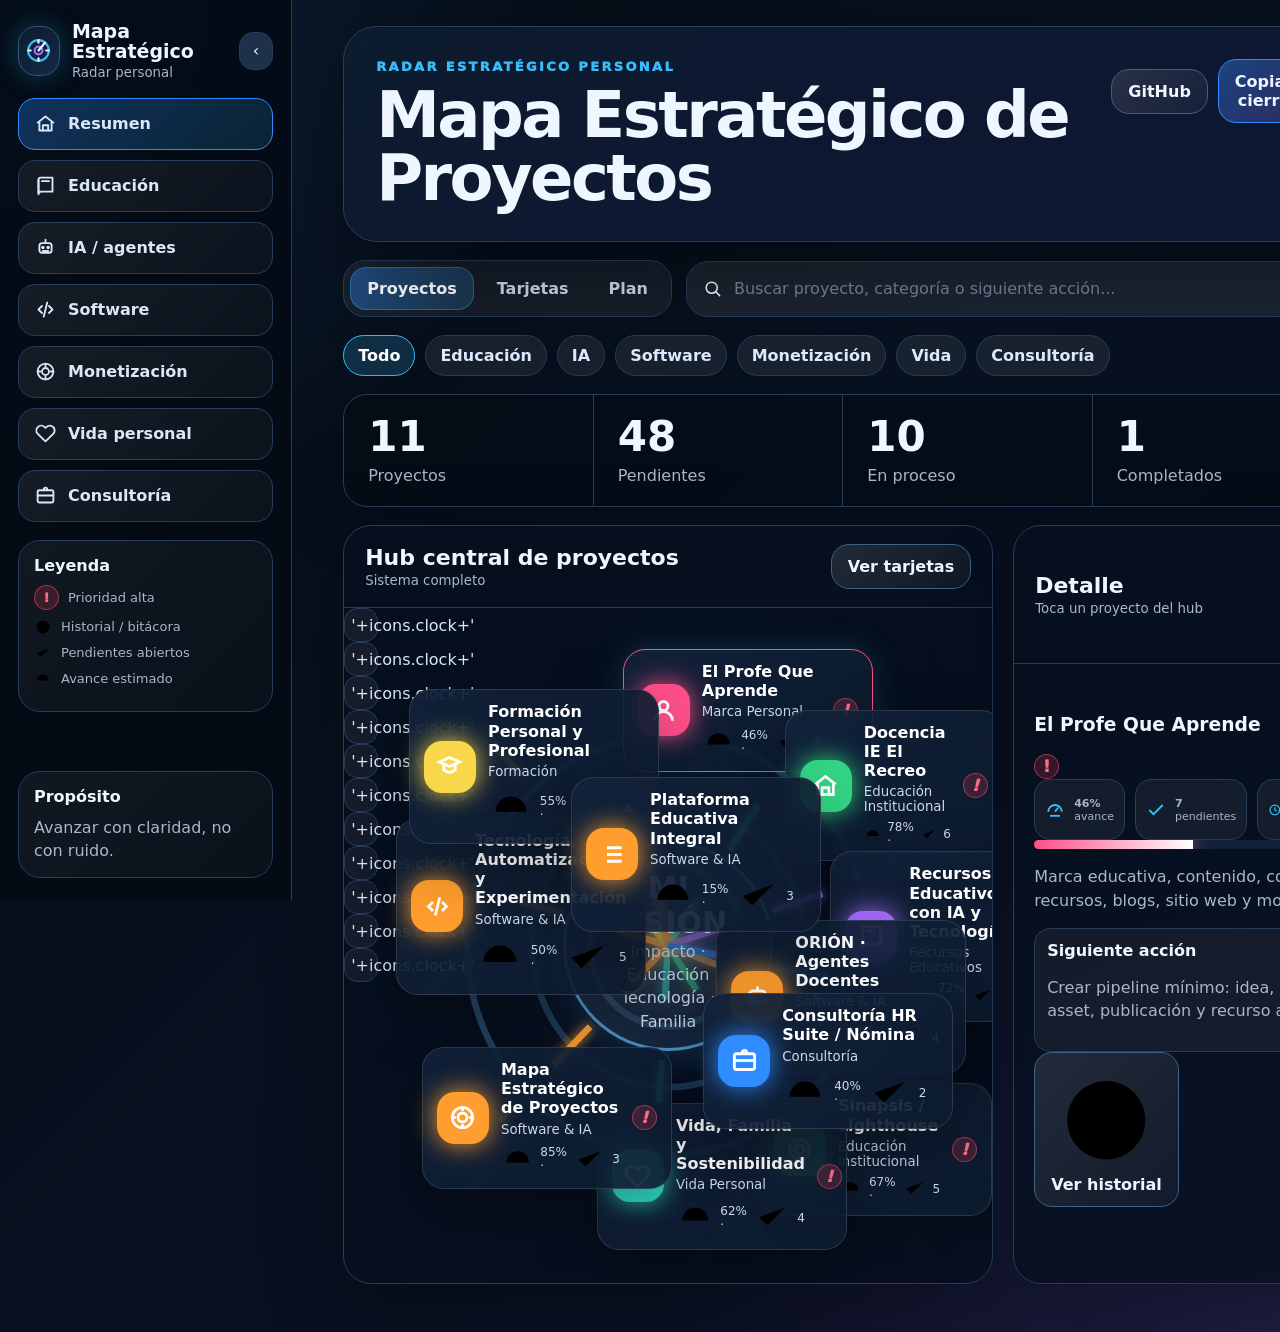
==== docs/index.html @ 9b1c73f7 "Sincronizar vista tablet con modal de proyecto" ====
<!doctype html>
<html lang="es">
<head>
<meta charset="utf-8" />
<meta name="viewport" content="width=device-width, initial-scale=1" />
<meta name="theme-color" content="#07111f" />
<title>Mapa Estratégico de Proyectos</title>
<style>
:root{--bg:#07111f;--panel:#0b1628;--card:#12223a;--card2:#17283f;--line:#263d5c;--line2:#3f6188;--txt:#eef6ff;--muted:#a8b7c9;--soft:#1d314b;--blue:#2f8cff;--cyan:#38bdf8;--green:#32d583;--purple:#a66cff;--pink:#ff4f8b;--orange:#ff9d2e;--yellow:#f8d84a;--teal:#2dd4bf;--red:#ff435f;--shadow:0 24px 80px rgba(0,0,0,.38)}
*{box-sizing:border-box}html{scroll-behavior:smooth}body{margin:0;min-height:100vh;color:var(--txt);font-family:Inter,system-ui,-apple-system,"Segoe UI",Roboto,Arial,sans-serif;background:radial-gradient(circle at top left,rgba(47,140,255,.18),transparent 30%),radial-gradient(circle at bottom right,rgba(166,108,255,.14),transparent 34%),linear-gradient(135deg,#050b13,#07111f 48%,#0a1024)}button,input,a{font:inherit}button{cursor:pointer}svg{display:block}.shell{display:grid;grid-template-columns:292px 1fr;min-height:100vh}.side{position:sticky;top:0;height:100vh;padding:22px 18px;background:rgba(4,12,22,.94);border-right:1px solid var(--line);display:flex;flex-direction:column;gap:18px;transition:.25s;z-index:40}.side.collapsed{width:90px}.brand{display:flex;align-items:center;gap:12px;min-height:56px;text-decoration:none;color:var(--txt)}.logo{width:50px;height:50px;border-radius:18px;display:grid;place-items:center;background:linear-gradient(145deg,#0d1b2f,#152a46);border:1px solid #315677;box-shadow:0 0 26px rgba(56,189,248,.28)}.logo svg{width:31px;height:31px}.brand b{display:block;font-size:19px;line-height:1.05}.brand small{display:block;color:var(--muted);margin-top:3px}.collapse{margin-left:auto;width:38px;height:38px;border:1px solid var(--line);border-radius:14px;background:var(--soft);color:var(--txt)}.side.collapsed .brandText,.side.collapsed .nav span,.side.collapsed .legend,.side.collapsed .purpose{display:none}.side.collapsed .brand{justify-content:center}.side.collapsed .collapse{position:absolute;right:-18px;top:28px}.nav{display:grid;gap:10px}.nav button{height:52px;border:1px solid var(--line);border-radius:17px;background:linear-gradient(135deg,rgba(255,255,255,.07),rgba(255,255,255,.03));color:#d9e7f7;display:flex;align-items:center;gap:12px;padding:0 16px;text-align:left;font-weight:780;transition:.2s}.nav button:hover,.nav button.active{background:linear-gradient(135deg,rgba(47,140,255,.30),rgba(56,189,248,.13));border-color:#2f8cff}.nav svg{width:21px;height:21px;stroke:currentColor;fill:none;stroke-width:2.1;stroke-linecap:round;stroke-linejoin:round}.legend,.purpose{border:1px solid var(--line);border-radius:22px;padding:15px;background:linear-gradient(135deg,rgba(255,255,255,.055),rgba(255,255,255,.025))}.legend h4,.purpose h4{margin:0 0 10px}.legendRow{display:flex;align-items:center;gap:9px;color:var(--muted);font-size:13px;margin:8px 0}.legendRow svg{width:18px;height:18px}.purpose{margin-top:auto}.purpose p{margin:0;color:var(--muted);line-height:1.45}.main{min-width:0;padding:26px clamp(18px,4vw,58px) 48px;display:grid;gap:18px}.topbar{display:none}.hero{display:flex;justify-content:space-between;gap:18px;align-items:flex-start;border:1px solid var(--line);border-radius:34px;padding:32px;background:linear-gradient(135deg,rgba(13,27,47,.96),rgba(14,23,52,.9));box-shadow:var(--shadow);position:relative;overflow:hidden}.hero:before{content:"";position:absolute;inset:0;background-image:radial-gradient(circle,rgba(56,189,248,.18) 1px,transparent 1.5px);background-size:42px 42px;opacity:.16}.hero>*{position:relative}.eyebrow{margin:0 0 10px;color:var(--cyan);letter-spacing:.18em;text-transform:uppercase;font-weight:950;font-size:13px}.hero h1{margin:0;font-size:clamp(34px,5vw,70px);line-height:.98;letter-spacing:-.04em}.heroActions{display:flex;gap:10px;align-items:center}.btn{border:1px solid var(--line2);border-radius:18px;padding:12px 16px;color:var(--txt);background:linear-gradient(135deg,rgba(255,255,255,.11),rgba(255,255,255,.04));text-decoration:none;font-weight:850;transition:.18s}.btn:hover,.chip:hover,.tab:hover{transform:translateY(-1px);filter:brightness(1.08)}.btn.primary{background:linear-gradient(135deg,rgba(47,140,255,.38),rgba(166,108,255,.22));border-color:#2f8cff}.tabs{display:grid;grid-template-columns:auto 1fr;gap:14px;align-items:center}.tabbox{display:flex;gap:6px;padding:6px;background:rgba(255,255,255,.06);border:1px solid var(--line);border-radius:22px;overflow:auto}.tab{white-space:nowrap;border:0;border-radius:16px;padding:12px 17px;color:#c8d7eb;background:transparent;font-weight:850}.tab.active{color:#fff;background:linear-gradient(135deg,rgba(47,140,255,.42),rgba(56,189,248,.15));box-shadow:inset 0 0 0 1px rgba(56,189,248,.35)}.search{display:flex;align-items:center;gap:10px;min-height:56px;padding:0 16px;border:1px solid var(--line);border-radius:22px;background:rgba(255,255,255,.08);min-width:0}.search input{border:0;outline:0;background:transparent;color:var(--txt);width:100%;min-width:0}.search input::placeholder{color:#74849b}.filters{display:flex;flex-wrap:wrap;gap:10px}.chip{border:1px solid var(--line);border-radius:999px;padding:10px 14px;color:#dbeafe;background:rgba(255,255,255,.07);font-weight:820}.chip.active{background:rgba(56,189,248,.18);border-color:#38bdf8;color:#fff}.stats{display:grid;grid-template-columns:repeat(4,minmax(0,1fr));border:1px solid var(--line);border-radius:24px;overflow:hidden;background:rgba(4,12,22,.72);box-shadow:0 20px 60px rgba(0,0,0,.23)}.stat{padding:21px 24px;border-right:1px solid var(--line)}.stat:last-child{border-right:0}.stat b{display:block;font-size:42px;line-height:1;margin-bottom:8px}.stat span{color:var(--muted)}.view{display:none;animation:fadeUp .28s ease both}.view.active{display:block}@keyframes fadeUp{from{opacity:0;transform:translateY(10px)}to{opacity:1;transform:none}}.panel{border:1px solid var(--line);border-radius:28px;background:rgba(7,17,31,.82);box-shadow:0 24px 80px rgba(0,0,0,.28);overflow:hidden}.panelHead{padding:18px 21px;border-bottom:1px solid var(--line);display:flex;align-items:center;justify-content:space-between;gap:12px}.panelHead h2{margin:0;font-size:22px}.panelHead small{color:var(--muted)}.desktopHub{display:grid;grid-template-columns:minmax(650px,1.55fr) minmax(330px,.75fr);gap:20px}.radar{position:relative;min-height:675px;overflow:hidden;background:radial-gradient(circle at 50% 50%,rgba(56,189,248,.13),transparent 20%),radial-gradient(circle at 50% 50%,rgba(166,108,255,.08),transparent 38%)}.orbits{position:absolute;inset:0;width:100%;height:100%;z-index:0}.pulseLine{stroke-dasharray:8 9;animation:lineFlow 7s linear infinite}@keyframes lineFlow{to{stroke-dashoffset:-160}}.centerNode{position:absolute;z-index:2;left:50%;top:50%;transform:translate(-50%,-50%);width:210px;height:210px;border-radius:50%;display:grid;place-items:center;text-align:center;padding:26px;border:3px solid rgba(91,177,234,.8);background:radial-gradient(circle at 35% 24%,rgba(255,255,255,.12),rgba(18,34,58,.96));box-shadow:0 0 40px rgba(56,189,248,.22),inset 0 0 35px rgba(56,189,248,.08);animation:corePulse 3.2s ease-in-out infinite}@keyframes corePulse{50%{box-shadow:0 0 54px rgba(56,189,248,.34),inset 0 0 40px rgba(56,189,248,.13)}}.centerNode b{font-size:30px}.centerNode span{color:#cbd9eb;line-height:1.45}.floatNode{position:absolute;z-index:3;min-width:218px;max-width:250px;border:1px solid rgba(255,255,255,.12);border-radius:22px;padding:12px 14px;background:linear-gradient(135deg,rgba(18,34,58,.95),rgba(13,27,47,.90));box-shadow:0 22px 60px rgba(0,0,0,.26);display:grid;grid-template-columns:52px 1fr auto;align-items:center;gap:12px;color:var(--txt);text-align:left;transition:.22s;animation:floatIn .45s ease both, hoverFloat 5s ease-in-out infinite;animation-delay:var(--d,0s)}@keyframes floatIn{from{opacity:0;transform:translateY(18px) scale(.96)}to{opacity:1;transform:none}}@keyframes hoverFloat{50%{translate:0 -5px}}.floatNode:hover,.floatNode.selected{border-color:var(--c);box-shadow:0 0 34px rgba(56,189,248,.18),0 20px 70px rgba(0,0,0,.34);transform:translateY(-3px)}.nodeIcon{width:52px;height:52px;border-radius:18px;background:var(--c);display:grid;place-items:center;box-shadow:0 0 26px var(--c)}.nodeIcon svg{width:27px;height:27px;stroke:#fff;fill:none;stroke-width:2.5}.floatNode b{font-size:16px;line-height:1.14;color:#fff}.floatNode small{display:block;color:#cbd9eb;margin-top:4px}.nodeStats{display:flex;align-items:center;gap:6px;margin-top:6px;color:#cbd9eb;font-size:12px}.warn{display:inline-grid;place-items:center;width:25px;height:25px;border-radius:999px;background:rgba(255,67,95,.18);border:1px solid rgba(255,67,95,.58);color:#ff6b80;font-weight:950;animation:warnPulse 1.9s ease-in-out infinite}@keyframes warnPulse{50%{box-shadow:0 0 18px rgba(255,67,95,.35)}}.histBtn{width:34px;height:34px;border-radius:13px;border:1px solid var(--line);background:rgba(255,255,255,.06);color:#d9e7f7;display:grid;place-items:center;transition:.18s}.histBtn:hover{border-color:var(--cyan);background:rgba(56,189,248,.14)}.histBtn svg{width:19px;height:19px;stroke:currentColor;fill:none;stroke-width:2.2}.p0{left:43%;top:6%}.p1{left:68%;top:15%}.p2{left:75%;top:36%}.p3{left:64%;bottom:10%}.p4{left:39%;bottom:5%}.p5{left:12%;bottom:14%}.p6{left:8%;top:31%}.p7{left:10%;top:12%}.p8{right:4%;bottom:31%}.p9{left:35%;top:25%}.p10{right:6%;top:57%}.sidePanel{display:grid;gap:12px}.sidePanel .detail{padding:20px}.iconStats{display:grid;grid-template-columns:repeat(3,1fr);gap:10px}.miniStat{border:1px solid var(--line);border-radius:16px;padding:10px;background:rgba(255,255,255,.055);display:flex;align-items:center;gap:9px}.miniStat svg{width:20px;height:20px;stroke:var(--cyan);fill:none;stroke-width:2.2}.miniStat b{display:block}.miniStat span{display:block;color:var(--muted);font-size:11px}.progress{height:9px;background:#102137;border-radius:999px;overflow:hidden}.progress i{display:block;height:100%;background:linear-gradient(90deg,var(--c),#fff);box-shadow:0 0 18px var(--c)}.detail p{color:var(--muted);line-height:1.46}.miniBox{border:1px solid var(--line);border-radius:16px;padding:12px;background:rgba(255,255,255,.05)}.cardsGrid{display:grid;grid-template-columns:repeat(3,minmax(260px,1fr));gap:16px}.projectCard{border:1px solid var(--line);border-radius:24px;background:linear-gradient(145deg,rgba(18,34,58,.96),rgba(11,22,40,.98));box-shadow:0 20px 70px rgba(0,0,0,.25);padding:18px;display:grid;gap:13px;position:relative;overflow:hidden;color:var(--txt);text-align:left;transition:.2s}.projectCard:hover{transform:translateY(-3px)}.projectCard:before{content:"";position:absolute;left:0;top:0;right:0;height:4px;background:var(--c)}.projectCardTop{display:grid;grid-template-columns:48px 1fr auto;align-items:center;gap:12px}.projectCard h3{margin:0;font-size:18px}.projectCard p{margin:0;color:var(--muted);line-height:1.45}.tags{display:flex;flex-wrap:wrap;gap:6px}.tag{font-size:11px;padding:5px 8px;border-radius:999px;background:rgba(255,255,255,.08);border:1px solid var(--line);color:#c8d7eb}.planList{display:grid;gap:12px}.planItem{display:grid;grid-template-columns:auto 1fr auto;gap:12px;align-items:start;border:1px solid var(--line);border-left:5px solid var(--c);border-radius:18px;padding:15px;background:rgba(255,255,255,.05)}.planItem p{margin:4px 0 0;color:var(--muted)}.mobileList{display:none}.modal{position:fixed;inset:0;z-index:90;display:none;align-items:center;justify-content:center;padding:18px;background:rgba(1,6,13,.66);backdrop-filter:blur(10px)}.modal.open{display:flex;animation:fadeUp .18s ease both}.modalCard{width:min(640px,100%);max-height:min(86vh,780px);overflow:auto;border:1px solid var(--line2);border-radius:28px;background:linear-gradient(145deg,#0b1628,#111f35);box-shadow:0 30px 100px rgba(0,0,0,.55);animation:modalIn .22s ease both}@keyframes modalIn{from{opacity:0;transform:translateY(16px) scale(.97)}to{opacity:1;transform:none}}.modalHead{display:grid;grid-template-columns:58px 1fr auto;gap:13px;align-items:center;padding:20px;border-bottom:1px solid var(--line)}.modalIcon{width:58px;height:58px;border-radius:20px;display:grid;place-items:center;background:var(--c);box-shadow:0 0 24px var(--c)}.modalIcon svg{width:31px;height:31px;stroke:#fff;fill:none;stroke-width:2.5}.modalHead h3{margin:0}.close{width:38px;height:38px;border-radius:14px;border:1px solid var(--line);background:rgba(255,255,255,.07);color:#fff}.modalBody{padding:18px 20px;display:grid;gap:14px}.historyList{display:grid;gap:9px}.historyItem{display:grid;grid-template-columns:auto 1fr;gap:10px;align-items:start}.historyDot{width:11px;height:11px;border-radius:99px;background:var(--c);margin-top:6px;box-shadow:0 0 14px var(--c)}.toast{position:fixed;right:18px;bottom:18px;border:1px solid var(--line);border-radius:16px;padding:13px 16px;background:#081525;color:#fff;box-shadow:var(--shadow);opacity:0;transform:translateY(12px);transition:.2s;z-index:100}.toast.show{opacity:1;transform:translateY(0)}
@media(max-width:1180px){.shell{grid-template-columns:1fr}.side{position:fixed;left:0;top:0;bottom:0;width:292px;height:auto;transform:translateX(-104%);box-shadow:var(--shadow)}.side.open{transform:translateX(0)}.side.collapsed{width:292px}.side.collapsed .brandText,.side.collapsed .nav span,.side.collapsed .legend,.side.collapsed .purpose{display:block}.collapse{display:none}.topbar{display:flex;position:sticky;top:0;z-index:35;align-items:center;justify-content:space-between;padding:11px 14px;border-bottom:1px solid var(--line);background:rgba(4,12,22,.95);backdrop-filter:blur(12px)}.menuBtn{width:42px;height:42px;border-radius:14px;border:1px solid var(--line);background:var(--soft);color:#fff}.topbarTitle{display:flex;align-items:center;gap:10px;font-weight:900}.topbar .logo{width:36px;height:36px;border-radius:14px}.topbar .logo svg{width:23px;height:23px}.main{padding:16px}.desktopHub{grid-template-columns:1fr}.radar{min-height:690px}.sidePanel{display:none}.cardsGrid{grid-template-columns:repeat(2,minmax(240px,1fr))}.floatNode{min-width:190px;max-width:218px;padding:11px;grid-template-columns:48px 1fr auto}.nodeIcon{width:48px;height:48px}.p0{left:36%;top:6%}.p1{left:66%;top:11%}.p2{left:70%;top:34%}.p3{left:66%;bottom:12%}.p4{left:40%;bottom:5%}.p5{left:10%;bottom:15%}.p6{left:7%;top:34%}.p7{left:9%;top:13%}.p8{right:4%;bottom:31%}.p9{left:36%;top:24%}.p10{right:6%;top:54%}}
@media(max-width:720px){body{background:#07111f}.main{padding:12px;gap:13px}.hero{padding:16px 17px;border-radius:22px}.hero h1{font-size:31px;line-height:1.02}.eyebrow{font-size:10px}.heroActions .btn:first-child{display:none}.btn{padding:10px 12px;border-radius:14px}.tabs{grid-template-columns:1fr}.tabbox{width:100%;display:grid;grid-template-columns:repeat(3,1fr);gap:5px}.tab{padding:10px 8px;font-size:12px}.tab[data-view="cards"]{display:none}.search{min-height:48px;border-radius:18px}.filters{display:flex;overflow:auto;flex-wrap:nowrap;padding-bottom:2px}.chip{white-space:nowrap;padding:9px 12px;font-size:12px}.stats{grid-template-columns:repeat(4,1fr);border-radius:18px}.stat{padding:13px 9px;text-align:center}.stat b{font-size:27px}.stat span{font-size:10px}.desktopHub{display:block}.radar{display:none}.sidePanel{display:none}.mobileList{display:grid;gap:10px;padding:12px}.panelHead h2{font-size:18px}.panelHead .btn{display:none}.cardsGrid{grid-template-columns:1fr}.projectCard{padding:13px;border-radius:18px}.projectCard.compact{grid-template-columns:42px 1fr auto;display:grid;align-items:center;gap:10px}.projectCard.compact .projectCardTop{display:contents}.projectCard.compact .nodeIcon{width:42px;height:42px;border-radius:15px}.projectCard.compact h3{font-size:14px;line-height:1.15}.projectCard.compact p,.projectCard.compact .tags,.projectCard.compact .progress,.projectCard.compact .extra{display:none}.mobileStats{display:flex;align-items:center;gap:7px;justify-content:flex-end}.mStat{display:inline-flex;align-items:center;gap:3px;border:1px solid var(--line);background:rgba(255,255,255,.06);border-radius:999px;padding:5px 7px;color:#dce9f8;font-size:11px;font-weight:900}.mStat svg{width:14px;height:14px;stroke:currentColor;fill:none;stroke-width:2.4}.projectCard.open{display:block}.projectCard.open .projectCardTop{display:grid;grid-template-columns:42px 1fr auto}.projectCard.open p,.projectCard.open .tags,.projectCard.open .progress,.projectCard.open .extra{display:block}.projectCard.open .tags{display:flex}.projectCard.open .progress{margin:10px 0}.projectCard.open .extra{animation:drop .22s ease both}@keyframes drop{from{opacity:0;transform:translateY(-6px)}to{opacity:1;transform:none}}.modal{align-items:end;padding:0}.modalCard{border-radius:26px 26px 0 0;max-height:86vh}.modalHead{grid-template-columns:48px 1fr auto}.modalIcon{width:48px;height:48px}.iconStats{grid-template-columns:repeat(2,1fr)}}
</style>
</head>
<body>
<div class="shell">
  <aside id="side" class="side">
    <a class="brand" href="./" aria-label="Mapa Estratégico"><span class="logo" id="logo"></span><span class="brandText"><b>Mapa Estratégico</b><small>Radar personal</small></span><button class="collapse" id="collapse" type="button" aria-label="Colapsar menú">‹</button></a>
    <nav class="nav" id="nav"></nav>
    <section class="legend"><h4>Leyenda</h4><div class="legendRow"><span class="warn">!</span><span>Prioridad alta</span></div><div class="legendRow"><span id="lgClock"></span><span>Historial / bitácora</span></div><div class="legendRow"><span id="lgCheck"></span><span>Pendientes abiertos</span></div><div class="legendRow"><span id="lgGauge"></span><span>Avance estimado</span></div></section>
    <section class="purpose"><h4>Propósito</h4><p>Avanzar con claridad, no con ruido.</p></section>
  </aside>
  <div>
    <header class="topbar"><button id="menu" class="menuBtn" type="button">☰</button><div class="topbarTitle"><span class="logo" id="topLogo"></span><span>Mapa Estratégico</span></div><button class="btn" id="copyTop" type="button">Copiar</button></header>
    <main class="main">
      <section class="hero"><div><p class="eyebrow">Radar estratégico personal</p><h1>Mapa Estratégico de Proyectos</h1></div><div class="heroActions"><a class="btn" href="https://github.com/Anfaliz1703/Mapa-Estrategico-de-Proyectos" target="_blank" rel="noopener">GitHub</a><button class="btn primary" id="copy" type="button">Copiar cierre</button></div></section>
      <section class="tabs"><div class="tabbox" id="tabs"><button class="tab active" data-view="hub">Proyectos</button><button class="tab" data-view="cards">Tarjetas</button><button class="tab" data-view="plan">Plan</button></div><label class="search"><span id="searchIcon"></span><input id="q" placeholder="Buscar proyecto, categoría o siguiente acción..." /></label></section>
      <section class="filters" id="filters"></section>
      <section class="stats"><article class="stat"><b id="sTotal">0</b><span>Proyectos</span></article><article class="stat"><b id="sPend">0</b><span>Pendientes</span></article><article class="stat"><b id="sProg">0</b><span>En proceso</span></article><article class="stat"><b id="sDone">1</b><span>Completados</span></article></section>
      <section id="hub" class="view active"><div class="desktopHub"><article class="panel"><div class="panelHead"><div><h2 id="hubTitle">Hub central de proyectos</h2><small>Sistema completo</small></div><button class="btn" data-view="cards" type="button">Ver tarjetas</button></div><div class="radar"><svg class="orbits" viewBox="0 0 100 100" preserveAspectRatio="none" id="lines"></svg><div class="centerNode"><div><b>MI VISIÓN</b><br><span>Impacto · Educación<br>Tecnología · Familia</span></div></div><div id="nodes"></div></div><div class="mobileList" id="mobileList"></div></article><aside class="panel sidePanel"><div class="panelHead"><div><h2>Detalle</h2><small>Toca un proyecto del hub</small></div></div><div class="detail" id="detail"></div></aside></div></section>
      <section id="cards" class="view"><article class="panel"><div class="panelHead"><div><h2 id="cardsTitle">Tarjetas con porcentajes</h2><small>Vista completa de proyectos</small></div></div><div class="mobileList cardsGrid" id="cardsGrid"></div></article></section>
      <section id="plan" class="view"><article class="panel"><div class="panelHead"><div><h2>Plan operativo</h2><small>Siguientes acciones ordenadas por urgencia</small></div><button class="btn" id="copyPlan" type="button">Copiar plan</button></div><div class="detail planList" id="planList"></div></article></section>
    </main>
  </div>
</div>
<div class="modal" id="modal" aria-hidden="true"><article class="modalCard" role="dialog" aria-modal="true"><div class="modalHead"><span class="modalIcon" id="modalIcon"></span><div><h3 id="modalTitle">Proyecto</h3><small id="modalSub" style="color:var(--muted)"></small></div><button class="close" id="closeModal" type="button">×</button></div><div class="modalBody" id="modalBody"></div></article></div>
<div class="toast" id="toast"></div>
<script>
(()=>{"use strict";
const colors={educacion:'#32d583',recursos:'#a66cff',marca:'#ff4f8b',software:'#ff9d2e',formacion:'#f8d84a',vida:'#2dd4bf',consultoria:'#2f8cff'};
const icons={radar:'<svg viewBox="0 0 24 24"><circle cx="12" cy="12" r="8" fill="none" stroke="#38bdf8" stroke-width="1.7"/><circle cx="12" cy="12" r="3" fill="none" stroke="#a66cff" stroke-width="1.7"/><path d="M12 12l5-6M4 12h2m12 0h2M12 4v2m0 12v2" fill="none" stroke="#eef6ff" stroke-width="1.7" stroke-linecap="round"/></svg>',search:'<svg viewBox="0 0 24 24" width="19" height="19"><circle cx="11" cy="11" r="7" fill="none" stroke="currentColor" stroke-width="2"/><path d="M16.5 16.5L21 21" fill="none" stroke="currentColor" stroke-width="2" stroke-linecap="round"/></svg>',clock:'<svg viewBox="0 0 24 24"><circle cx="12" cy="12" r="8.5"/><path d="M12 7v5l3.5 2"/></svg>',check:'<svg viewBox="0 0 24 24"><path d="M20 6L9 17l-5-5"/></svg>',gauge:'<svg viewBox="0 0 24 24"><path d="M4 14a8 8 0 0 1 16 0"/><path d="M12 14l4-5"/><path d="M6 19h12"/></svg>',home:'<svg viewBox="0 0 24 24"><path d="M3 11l9-7 9 7"/><path d="M5 10v10h14V10"/><path d="M9 20v-6h6v6"/></svg>',book:'<svg viewBox="0 0 24 24"><path d="M4 5.5A2.5 2.5 0 0 1 6.5 3H20v16H7a3 3 0 0 0-3 3z"/><path d="M4 5.5v15"/><path d="M8 7h8"/></svg>',user:'<svg viewBox="0 0 24 24"><circle cx="12" cy="8" r="4"/><path d="M4 21a8 8 0 0 1 16 0"/></svg>',code:'<svg viewBox="0 0 24 24"><path d="M8 8l-4 4 4 4"/><path d="M16 8l4 4-4 4"/><path d="M14 4l-4 16"/></svg>',cap:'<svg viewBox="0 0 24 24"><path d="M3 8l9-4 9 4-9 4-9-4z"/><path d="M7 10v5c3 3 7 3 10 0v-5"/></svg>',heart:'<svg viewBox="0 0 24 24"><path d="M20.8 4.6a5.5 5.5 0 0 0-7.8 0L12 5.6l-1-1a5.5 5.5 0 0 0-7.8 7.8L12 21l8.8-8.6a5.5 5.5 0 0 0 0-7.8z"/></svg>',brief:'<svg viewBox="0 0 24 24"><path d="M10 6V5a2 2 0 0 1 2-2h0a2 2 0 0 1 2 2v1"/><rect x="3" y="6" width="18" height="14" rx="2"/><path d="M3 12h18"/></svg>',bot:'<svg viewBox="0 0 24 24"><rect x="5" y="7" width="14" height="11" rx="3"/><path d="M12 7V3"/><circle cx="9" cy="12" r="1"/><circle cx="15" cy="12" r="1"/><path d="M9 16h6"/></svg>',target:'<svg viewBox="0 0 24 24"><circle cx="12" cy="12" r="9"/><circle cx="12" cy="12" r="4"/><path d="M12 3v3m0 12v3m9-9h-3M6 12H3"/></svg>',list:'<svg viewBox="0 0 24 24"><path d="M8 6h13M8 12h13M8 18h13"/><path d="M3 6h.01M3 12h.01M3 18h.01"/></svg>',alert:'<svg viewBox="0 0 24 24"><path d="M12 9v4"/><path d="M12 17h.01"/><path d="M10.3 3.9L2.5 18a2 2 0 0 0 1.7 3h15.6a2 2 0 0 0 1.7-3L13.7 3.9a2 2 0 0 0-3.4 0z"/></svg>'};
const areas={educacion:['Educación Institucional','home','educacion'],recursos:['Recursos Educativos','book','recursos'],marca:['Marca Personal','user','marca'],software:['Software & IA','code','software'],formacion:['Formación','cap','formacion'],vida:['Vida Personal','heart','vida'],consultoria:['Consultoría','brief','consultoria']};
const projects=[
{id:'epqa',n:'El Profe Que Aprende',a:'marca',st:'Activo estratégico',pr:'Alta',pg:46,pe:7,ic:'user',cat:['monetizacion','educacion','contenido'],obj:'Marca educativa, contenido, comunidad, recursos, blogs, sitio web y monetización.',next:'Crear pipeline mínimo: idea, guion, asset, publicación y recurso asociado.',hist:['Se definió como frente rentable a mediano plazo.','Se contempló agente para generar recursos desde formulario.','Quedó enlazado con recursos educativos y ORIÓN.']},
{id:'docencia',n:'Docencia IE El Recreo',a:'educacion',st:'Activo permanente',pr:'Alta',pg:78,pe:6,ic:'home',cat:['educacion','planeacion','feria'],obj:'Planeaciones, notas, asistencias, controles diarios, desempeños, ESTEMBRANDO, CafeTech, CafeSec, feria, malla y actas.',next:'Crear tablero por grado, materia, evidencia pendiente y notas mínimas.',hist:['Se consolidaron obligaciones docentes principales.','Se ubicó ESTEMBRANDO con CafeTech y CafeSec.','Se identificó el cierre de notas como dolor crítico.']},
{id:'recursos',n:'Recursos Educativos con IA y Tecnología',a:'recursos',st:'Activo',pr:'Alta',pg:72,pe:5,ic:'book',cat:['educacion','ia','guias'],obj:'Guías PDF, HTML offline, Cornell, laboratorios virtuales, plantillas, rúbricas y apps de clase.',next:'Separar plantillas maestras, recursos de prueba y recursos listos para publicar.',hist:['Se fusionaron guías y apps de clase en un solo frente.','Se retiraron juegos estudiantiles de este proyecto.','Quedó conectado con Docencia, EPQA y ORIÓN.']},
{id:'sinapsis',n:'Sinapsis / Lighthouse',a:'educacion',st:'En operación',pr:'Alta',pg:67,pe:5,ic:'target',cat:['educacion','programacion','estudiantes'],obj:'Clases infantiles y juveniles, convenio Lighthouse, Scratch, Micro:bit, construcción y juegos estudiantiles.',next:'Formalizar ruta por niveles y separar infantil, juvenil y Lighthouse dentro del tablero.',hist:['Se aclaró que los juegos de Martín, Samantha y Emanuel pertenecen a Sinapsis.','Se ubicó Lighthouse como convenio dentro de Sinapsis.','Se definió necesidad de ruta por niveles.']},
{id:'vida',n:'Vida, Familia y Sostenibilidad',a:'vida',st:'Activo permanente',pr:'Alta',pg:62,pe:4,ic:'heart',cat:['vida-personal','bienestar','familia'],obj:'Sueño, salud, pareja, Matteo, rutinas familiares, entrenamientos, finanzas y límites de carga.',next:'Crear semáforo de sobrecarga que cruce sueño, pendientes y proyectos activos.',hist:['Se reconoció que la sobrecarga afecta sueño y familia.','Se decidió visibilizar vida personal dentro del mapa.']},
{id:'mapa',n:'Mapa Estratégico de Proyectos',a:'software',st:'En construcción',pr:'Alta',pg:85,pe:3,ic:'target',cat:['software','automatizacion','visualizacion'],obj:'Repositorio, dashboard, bitácora diaria, pendientes, decisiones, bloqueos e historial por proyecto.',next:'Conectar porcentajes e historial con los archivos de bitácora reales.',hist:['Se creó repositorio en GitHub.','Se activó GitHub Pages.','Se aprobó vista base con hub y móvil compacto.']},
{id:'orion',n:'ORIÓN · Agentes Docentes',a:'software',st:'Diseño',pr:'Media',pg:28,pe:4,ic:'bot',cat:['ia','agentes','github'],obj:'Sistema de agentes: ORIÓN recibe intención, MERLIN genera recursos y SÉNECA valida calidad y coherencia.',next:'Definir MVP: generar una guía desde formulario y dejarla lista para revisión.',hist:['Se aclaró que ORIÓN apoya Docencia y Recursos.','Se propuso flujo ORIÓN, MERLIN y SÉNECA.']},
{id:'formacion',n:'Formación Personal y Profesional',a:'formacion',st:'Activo',pr:'Media',pg:55,pe:4,ic:'cap',cat:['doctorado','ingles','ia'],obj:'Doctorado, inglés, IA, eventos, convocatorias, portafolio, ingreso, ascenso y certificaciones.',next:'Crear portafolio cronológico de logros, certificados y participaciones.',hist:['Se identificó sobrecarga por estudio nocturno.','Se integró ingreso y ascenso docente.']},
{id:'tecnologia',n:'Tecnología, Automatización y Experimentación',a:'software',st:'Activo',pr:'Media',pg:50,pe:5,ic:'code',cat:['software','ia','pwa'],obj:'GitHub, Vercel, MongoDB, PWA, ChatGPT, agentes, MCP, apps, automatizaciones y hardware personal.',next:'Priorizar la PWA Radar Estratégico como interfaz visual del mapa.',hist:['Se propuso una PWA para notificaciones visuales.','Se ubicó GitHub Pages como vitrina inicial.']},
{id:'plataforma',n:'Plataforma Educativa Integral',a:'software',st:'Idea avanzada',pr:'Media',pg:15,pe:3,ic:'list',cat:['software','educacion','notas'],obj:'Plataforma simple para notas, asistencia, observaciones, convivencia, comités y consulta de familias.',next:'Definir MVP: notas + asistencia + observaciones básicas.',hist:['Se separó como proyecto nuevo.','Se identificó ORIENTA como módulo convivencial.']},
{id:'hr',n:'Consultoría HR Suite / Nómina',a:'consultoria',st:'Ocasional',pr:'Media',pg:40,pe:2,ic:'brief',cat:['consultoria','software'],obj:'Revisión técnica, roadmaps, casos puntuales, validación de archivos, reuniones con Víctor y documentación.',next:'Mantenerlo como frente ocasional con límites estrictos.',hist:['Se definieron límites: reunión máximo 2 horas y tareas de 90 minutos.','Se mantiene como consultoría ocasional.']}
];
let filter='todos',view='hub',query='',selected=projects[0];
const $=s=>document.querySelector(s),$$=s=>[...document.querySelectorAll(s)],byUrg=(a,b)=>(b.pr==='Alta')-(a.pr==='Alta')||b.pe-a.pe||b.pg-a.pg,visible=()=>projects.filter(p=>(filter==='todos'||filter===p.a||p.cat.includes(filter)||(filter==='ia'&&p.cat.includes('ia')))&&JSON.stringify(p).toLowerCase().includes(query));
function icon(name){return icons[name]||icons.target}function areaName(a){return areas[a][0]}function color(p){return colors[p.a]||colors.blue}function toast(t){const el=$('#toast');el.textContent=t;el.classList.add('show');setTimeout(()=>el.classList.remove('show'),1800)}
function init(){['logo','topLogo'].forEach(id=>$('#'+id).innerHTML=icons.radar);$('#searchIcon').innerHTML=icons.search;$('#lgClock').innerHTML=icons.clock;$('#lgCheck').innerHTML=icons.check;$('#lgGauge').innerHTML=icons.gauge;renderNav();renderFilters();bind();render()}
function renderNav(){const items=[['todos','Resumen','home'],['educacion','Educación','book'],['ia','IA / agentes','bot'],['software','Software','code'],['monetizacion','Monetización','target'],['vida','Vida personal','heart'],['consultoria','Consultoría','brief']];$('#nav').innerHTML=items.map(i=>`<button data-filter="${i[0]}" class="${filter===i[0]?'active':''}">${icon(i[2])}<span>${i[1]}</span></button>`).join('')}
function renderFilters(){const items=[['todos','Todo'],['educacion','Educación'],['ia','IA'],['software','Software'],['monetizacion','Monetización'],['vida','Vida'],['consultoria','Consultoría']];$('#filters').innerHTML=items.map(i=>`<button class="chip ${filter===i[0]?'active':''}" data-filter="${i[0]}">${i[1]}</button>`).join('')}
function bind(){document.addEventListener('click',e=>{const f=e.target.closest('[data-filter]');if(f){filter=f.dataset.filter;renderNav();renderFilters();render();$('#side').classList.remove('open')}const v=e.target.closest('[data-view]');if(v){view=v.dataset.view;render()}const n=e.target.closest('[data-open]');if(n){const card=n.closest('.projectCard');if(card&&innerWidth<721){card.classList.toggle('open');return}openProject(projects.find(p=>p.id===n.dataset.open),false)}const h=e.target.closest('[data-history]');if(h){e.stopPropagation();openProject(projects.find(p=>p.id===h.dataset.history),true)}if(e.target.id==='collapse')$('#side').classList.toggle('collapsed');if(e.target.id==='menu')$('#side').classList.add('open');if(e.target.id==='copy'||e.target.id==='copyTop')copyClose();if(e.target.id==='copyPlan')copyPlan();if(e.target.id==='closeModal'||e.target.id==='modal')closeModal();if(e.target.id==='hubTitle'||e.target.id==='cardsTitle'){$$('.projectCard.open').forEach(c=>c.classList.remove('open'))}});$('#q').addEventListener('input',e=>{query=e.target.value.toLowerCase().trim();render()});document.addEventListener('keydown',e=>{if(e.key==='Escape')closeModal()})}
function render(){view=innerWidth<721&&view==='cards'?'hub':view;$$('.tab').forEach(t=>{t.classList.toggle('active',t.dataset.view===view); if(innerWidth<721&&t.dataset.view==='cards')t.style.display='none'});$$('.view').forEach(x=>x.classList.toggle('active',x.id===view));const list=visible().sort(byUrg);stats(list);renderNodes(list);renderCards(list);renderMobile(list);renderPlan(list);renderDetail(selected&&list.includes(selected)?selected:list[0])}
function stats(list){$('#sTotal').textContent=list.length;$('#sPend').textContent=list.reduce((s,p)=>s+p.pe,0);$('#sProg').textContent=list.filter(p=>!['Completado','Ocasional'].includes(p.st)).length;$('#sDone').textContent=1}
function renderNodes(list){const top=list.slice(0,11);const pos=['p0','p1','p2','p3','p4','p5','p6','p7','p8','p9','p10'];$('#nodes').innerHTML=top.map((p,i)=>`<button class="floatNode ${pos[i]} ${selected&&selected.id===p.id?'selected':''}" data-open="${p.id}" style="--c:${color(p)};--d:${i*.04}s"><span class="nodeIcon">${icon(p.ic)}</span><span><b>${p.n}</b><small>${areaName(p.a)}</small><span class="nodeStats">${icons.gauge}${p.pg}% · ${icons.check}${p.pe}</span></span><span>${p.pr==='Alta'?'<i class="warn">!</i>':''}<button class="histBtn" data-history="'+p.id+'" type="button" aria-label="Ver historial">'+icons.clock+'</button></span></button>`).join('');$('#lines').innerHTML='<defs><filter id="glow"><feGaussianBlur stdDeviation=".9" result="b"/><feMerge><feMergeNode in="b"/><feMergeNode in="SourceGraphic"/></feMerge></filter></defs><circle cx="50" cy="50" r="31" fill="none" stroke="#24415f"/><circle cx="50" cy="50" r="21" fill="none" stroke="#203955"/><circle cx="50" cy="50" r="12" fill="none" stroke="#315b81"/>'+top.map((p,i)=>{const pts=[[45,13],[70,20],[78,41],[68,77],[48,84],[24,76],[19,41],[23,20],[79,61],[45,31],[82,56]][i]||[50,50];return `<line class="pulseLine" x1="50" y1="50" x2="${pts[0]}" y2="${pts[1]}" stroke="${color(p)}" filter="url(#glow)"/>`}).join('')}
function renderDetail(p){if(!p)return;selected=p;$('#detail').innerHTML=`<div class="detailTitle"><h3>${p.n}</h3>${p.pr==='Alta'?'<span class="warn">!</span>':''}</div><div class="iconStats"><div class="miniStat">${icons.gauge}<span><b>${p.pg}%</b><span>avance</span></span></div><div class="miniStat">${icons.check}<span><b>${p.pe}</b><span>pendientes</span></span></div><div class="miniStat">${icons.clock}<span><b>${p.st}</b><span>estado</span></span></div></div><div class="progress" style="--c:${color(p)}"><i style="width:${p.pg}%"></i></div><p>${p.obj}</p><div class="miniBox"><b>Siguiente acción</b><p>${p.next}</p></div><button class="btn" data-history="${p.id}" type="button">${icons.clock} Ver historial</button>`}
function card(p,compact=false){return `<article class="projectCard ${compact?'compact':''}" data-open="${p.id}" style="--c:${color(p)}"><div class="projectCardTop"><span class="nodeIcon">${icon(p.ic)}</span><div><h3>${p.n}</h3><p>${p.st}</p></div><div class="mobileStats"><span class="mStat">${icons.gauge}${p.pg}%</span><span class="mStat">${icons.check}${p.pe}</span>${p.pr==='Alta'?'<span class="warn">!</span>':''}<button class="histBtn" data-history="${p.id}" type="button" aria-label="Ver historial">${icons.clock}</button></div></div><div class="progress" style="--c:${color(p)}"><i style="width:${p.pg}%"></i></div><p>${p.obj}</p><div class="extra"><div class="miniBox"><b>Siguiente acción</b><p>${p.next}</p></div></div><div class="tags">${p.cat.slice(0,4).map(t=>`<span class="tag">${t}</span>`).join('')}</div></article>`}
function renderCards(list){$('#cardsGrid').innerHTML=list.length?list.map(p=>card(p,false)).join(''):'<div class="empty">Sin proyectos para este filtro.</div>'}
function renderMobile(list){$('#mobileList').innerHTML=list.length?list.map(p=>card(p,true)).join(''):'<div class="empty">Sin proyectos para este filtro.</div>'}
function renderPlan(list){$('#planList').innerHTML=list.sort(byUrg).map(p=>`<article class="planItem" style="--c:${color(p)}"><span class="nodeIcon">${icon(p.ic)}</span><div><b>${p.n}</b><p>${p.next}</p></div><span class="mStat">${icons.check}${p.pe}</span></article>`).join('')}
function openProject(p,history=false){if(!p)return;selected=p;renderDetail(p);$('#modalIcon').style.setProperty('--c',color(p));$('#modalIcon').innerHTML=icon(p.ic);$('#modalTitle').textContent=p.n;$('#modalSub').textContent=`${areaName(p.a)} · ${p.st}`;$('#modalBody').innerHTML=`<div class="iconStats"><div class="miniStat">${icons.gauge}<span><b>${p.pg}%</b><span>avance</span></span></div><div class="miniStat">${icons.check}<span><b>${p.pe}</b><span>pendientes</span></span></div><div class="miniStat">${p.pr==='Alta'?icons.alert:icons.clock}<span><b>${p.pr}</b><span>prioridad</span></span></div></div><div class="progress" style="--c:${color(p)}"><i style="width:${p.pg}%"></i></div><div class="miniBox"><b>Siguiente acción</b><p>${p.next}</p></div><div class="miniBox"><b>Resumen</b><p>${p.obj}</p></div><div class="miniBox"><b>${icons.clock} Historial</b><div class="historyList">${p.hist.map(x=>`<div class="historyItem"><span class="historyDot" style="--c:${color(p)}"></span><span>${x}</span></div>`).join('')}</div></div>`;$('#modal').classList.add('open');$('#modal').setAttribute('aria-hidden','false')}
function closeModal(){$('#modal').classList.remove('open');$('#modal').setAttribute('aria-hidden','true')}
function copyClose(){navigator.clipboard?.writeText('Jarvis, registra avance del día en el Mapa Estratégico de Proyectos: avances, pendientes, decisiones, bloqueos, siguiente acción e historial por proyecto.');toast('Cierre copiado')}
function copyPlan(){const t=visible().sort(byUrg).map(p=>`- ${p.n}: ${p.next}`).join('\n');navigator.clipboard?.writeText(t);toast('Plan copiado')}
init();})();
</script>
</body>
</html>
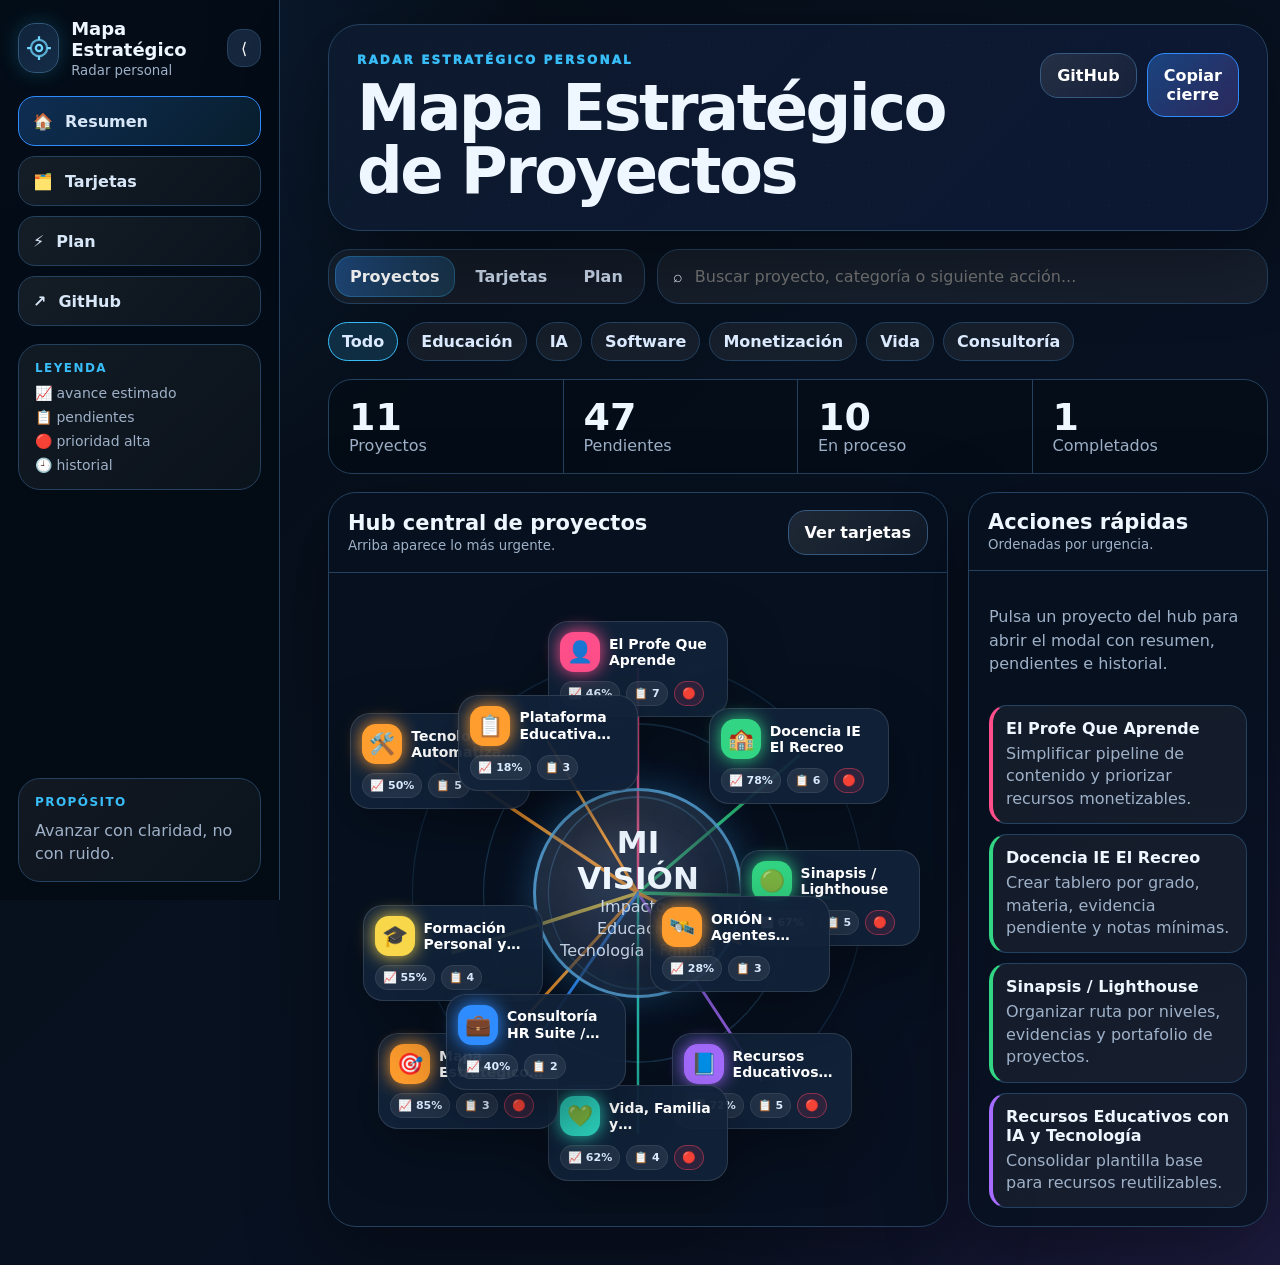
==== commit 649bde0f: "Sync docs tablet hub compact version" ====
--- a/docs/index.html
+++ b/docs/index.html
@@ -1,78 +1,73 @@
 <!doctype html>
-<html lang="es">
+<html lang='es'>
 <head>
-<meta charset="utf-8" />
-<meta name="viewport" content="width=device-width, initial-scale=1" />
-<meta name="theme-color" content="#07111f" />
+<meta charset='utf-8'>
+<meta name='viewport' content='width=device-width,initial-scale=1'>
+<meta name='theme-color' content='#07111f'>
 <title>Mapa Estratégico de Proyectos</title>
 <style>
-:root{--bg:#07111f;--panel:#0b1628;--card:#12223a;--card2:#17283f;--line:#263d5c;--line2:#3f6188;--txt:#eef6ff;--muted:#a8b7c9;--soft:#1d314b;--blue:#2f8cff;--cyan:#38bdf8;--green:#32d583;--purple:#a66cff;--pink:#ff4f8b;--orange:#ff9d2e;--yellow:#f8d84a;--teal:#2dd4bf;--red:#ff435f;--shadow:0 24px 80px rgba(0,0,0,.38)}
-*{box-sizing:border-box}html{scroll-behavior:smooth}body{margin:0;min-height:100vh;color:var(--txt);font-family:Inter,system-ui,-apple-system,"Segoe UI",Roboto,Arial,sans-serif;background:radial-gradient(circle at top left,rgba(47,140,255,.18),transparent 30%),radial-gradient(circle at bottom right,rgba(166,108,255,.14),transparent 34%),linear-gradient(135deg,#050b13,#07111f 48%,#0a1024)}button,input,a{font:inherit}button{cursor:pointer}svg{display:block}.shell{display:grid;grid-template-columns:292px 1fr;min-height:100vh}.side{position:sticky;top:0;height:100vh;padding:22px 18px;background:rgba(4,12,22,.94);border-right:1px solid var(--line);display:flex;flex-direction:column;gap:18px;transition:.25s;z-index:40}.side.collapsed{width:90px}.brand{display:flex;align-items:center;gap:12px;min-height:56px;text-decoration:none;color:var(--txt)}.logo{width:50px;height:50px;border-radius:18px;display:grid;place-items:center;background:linear-gradient(145deg,#0d1b2f,#152a46);border:1px solid #315677;box-shadow:0 0 26px rgba(56,189,248,.28)}.logo svg{width:31px;height:31px}.brand b{display:block;font-size:19px;line-height:1.05}.brand small{display:block;color:var(--muted);margin-top:3px}.collapse{margin-left:auto;width:38px;height:38px;border:1px solid var(--line);border-radius:14px;background:var(--soft);color:var(--txt)}.side.collapsed .brandText,.side.collapsed .nav span,.side.collapsed .legend,.side.collapsed .purpose{display:none}.side.collapsed .brand{justify-content:center}.side.collapsed .collapse{position:absolute;right:-18px;top:28px}.nav{display:grid;gap:10px}.nav button{height:52px;border:1px solid var(--line);border-radius:17px;background:linear-gradient(135deg,rgba(255,255,255,.07),rgba(255,255,255,.03));color:#d9e7f7;display:flex;align-items:center;gap:12px;padding:0 16px;text-align:left;font-weight:780;transition:.2s}.nav button:hover,.nav button.active{background:linear-gradient(135deg,rgba(47,140,255,.30),rgba(56,189,248,.13));border-color:#2f8cff}.nav svg{width:21px;height:21px;stroke:currentColor;fill:none;stroke-width:2.1;stroke-linecap:round;stroke-linejoin:round}.legend,.purpose{border:1px solid var(--line);border-radius:22px;padding:15px;background:linear-gradient(135deg,rgba(255,255,255,.055),rgba(255,255,255,.025))}.legend h4,.purpose h4{margin:0 0 10px}.legendRow{display:flex;align-items:center;gap:9px;color:var(--muted);font-size:13px;margin:8px 0}.legendRow svg{width:18px;height:18px}.purpose{margin-top:auto}.purpose p{margin:0;color:var(--muted);line-height:1.45}.main{min-width:0;padding:26px clamp(18px,4vw,58px) 48px;display:grid;gap:18px}.topbar{display:none}.hero{display:flex;justify-content:space-between;gap:18px;align-items:flex-start;border:1px solid var(--line);border-radius:34px;padding:32px;background:linear-gradient(135deg,rgba(13,27,47,.96),rgba(14,23,52,.9));box-shadow:var(--shadow);position:relative;overflow:hidden}.hero:before{content:"";position:absolute;inset:0;background-image:radial-gradient(circle,rgba(56,189,248,.18) 1px,transparent 1.5px);background-size:42px 42px;opacity:.16}.hero>*{position:relative}.eyebrow{margin:0 0 10px;color:var(--cyan);letter-spacing:.18em;text-transform:uppercase;font-weight:950;font-size:13px}.hero h1{margin:0;font-size:clamp(34px,5vw,70px);line-height:.98;letter-spacing:-.04em}.heroActions{display:flex;gap:10px;align-items:center}.btn{border:1px solid var(--line2);border-radius:18px;padding:12px 16px;color:var(--txt);background:linear-gradient(135deg,rgba(255,255,255,.11),rgba(255,255,255,.04));text-decoration:none;font-weight:850;transition:.18s}.btn:hover,.chip:hover,.tab:hover{transform:translateY(-1px);filter:brightness(1.08)}.btn.primary{background:linear-gradient(135deg,rgba(47,140,255,.38),rgba(166,108,255,.22));border-color:#2f8cff}.tabs{display:grid;grid-template-columns:auto 1fr;gap:14px;align-items:center}.tabbox{display:flex;gap:6px;padding:6px;background:rgba(255,255,255,.06);border:1px solid var(--line);border-radius:22px;overflow:auto}.tab{white-space:nowrap;border:0;border-radius:16px;padding:12px 17px;color:#c8d7eb;background:transparent;font-weight:850}.tab.active{color:#fff;background:linear-gradient(135deg,rgba(47,140,255,.42),rgba(56,189,248,.15));box-shadow:inset 0 0 0 1px rgba(56,189,248,.35)}.search{display:flex;align-items:center;gap:10px;min-height:56px;padding:0 16px;border:1px solid var(--line);border-radius:22px;background:rgba(255,255,255,.08);min-width:0}.search input{border:0;outline:0;background:transparent;color:var(--txt);width:100%;min-width:0}.search input::placeholder{color:#74849b}.filters{display:flex;flex-wrap:wrap;gap:10px}.chip{border:1px solid var(--line);border-radius:999px;padding:10px 14px;color:#dbeafe;background:rgba(255,255,255,.07);font-weight:820}.chip.active{background:rgba(56,189,248,.18);border-color:#38bdf8;color:#fff}.stats{display:grid;grid-template-columns:repeat(4,minmax(0,1fr));border:1px solid var(--line);border-radius:24px;overflow:hidden;background:rgba(4,12,22,.72);box-shadow:0 20px 60px rgba(0,0,0,.23)}.stat{padding:21px 24px;border-right:1px solid var(--line)}.stat:last-child{border-right:0}.stat b{display:block;font-size:42px;line-height:1;margin-bottom:8px}.stat span{color:var(--muted)}.view{display:none;animation:fadeUp .28s ease both}.view.active{display:block}@keyframes fadeUp{from{opacity:0;transform:translateY(10px)}to{opacity:1;transform:none}}.panel{border:1px solid var(--line);border-radius:28px;background:rgba(7,17,31,.82);box-shadow:0 24px 80px rgba(0,0,0,.28);overflow:hidden}.panelHead{padding:18px 21px;border-bottom:1px solid var(--line);display:flex;align-items:center;justify-content:space-between;gap:12px}.panelHead h2{margin:0;font-size:22px}.panelHead small{color:var(--muted)}.desktopHub{display:grid;grid-template-columns:minmax(650px,1.55fr) minmax(330px,.75fr);gap:20px}.radar{position:relative;min-height:675px;overflow:hidden;background:radial-gradient(circle at 50% 50%,rgba(56,189,248,.13),transparent 20%),radial-gradient(circle at 50% 50%,rgba(166,108,255,.08),transparent 38%)}.orbits{position:absolute;inset:0;width:100%;height:100%;z-index:0}.pulseLine{stroke-dasharray:8 9;animation:lineFlow 7s linear infinite}@keyframes lineFlow{to{stroke-dashoffset:-160}}.centerNode{position:absolute;z-index:2;left:50%;top:50%;transform:translate(-50%,-50%);width:210px;height:210px;border-radius:50%;display:grid;place-items:center;text-align:center;padding:26px;border:3px solid rgba(91,177,234,.8);background:radial-gradient(circle at 35% 24%,rgba(255,255,255,.12),rgba(18,34,58,.96));box-shadow:0 0 40px rgba(56,189,248,.22),inset 0 0 35px rgba(56,189,248,.08);animation:corePulse 3.2s ease-in-out infinite}@keyframes corePulse{50%{box-shadow:0 0 54px rgba(56,189,248,.34),inset 0 0 40px rgba(56,189,248,.13)}}.centerNode b{font-size:30px}.centerNode span{color:#cbd9eb;line-height:1.45}.floatNode{position:absolute;z-index:3;min-width:218px;max-width:250px;border:1px solid rgba(255,255,255,.12);border-radius:22px;padding:12px 14px;background:linear-gradient(135deg,rgba(18,34,58,.95),rgba(13,27,47,.90));box-shadow:0 22px 60px rgba(0,0,0,.26);display:grid;grid-template-columns:52px 1fr auto;align-items:center;gap:12px;color:var(--txt);text-align:left;transition:.22s;animation:floatIn .45s ease both, hoverFloat 5s ease-in-out infinite;animation-delay:var(--d,0s)}@keyframes floatIn{from{opacity:0;transform:translateY(18px) scale(.96)}to{opacity:1;transform:none}}@keyframes hoverFloat{50%{translate:0 -5px}}.floatNode:hover,.floatNode.selected{border-color:var(--c);box-shadow:0 0 34px rgba(56,189,248,.18),0 20px 70px rgba(0,0,0,.34);transform:translateY(-3px)}.nodeIcon{width:52px;height:52px;border-radius:18px;background:var(--c);display:grid;place-items:center;box-shadow:0 0 26px var(--c)}.nodeIcon svg{width:27px;height:27px;stroke:#fff;fill:none;stroke-width:2.5}.floatNode b{font-size:16px;line-height:1.14;color:#fff}.floatNode small{display:block;color:#cbd9eb;margin-top:4px}.nodeStats{display:flex;align-items:center;gap:6px;margin-top:6px;color:#cbd9eb;font-size:12px}.warn{display:inline-grid;place-items:center;width:25px;height:25px;border-radius:999px;background:rgba(255,67,95,.18);border:1px solid rgba(255,67,95,.58);color:#ff6b80;font-weight:950;animation:warnPulse 1.9s ease-in-out infinite}@keyframes warnPulse{50%{box-shadow:0 0 18px rgba(255,67,95,.35)}}.histBtn{width:34px;height:34px;border-radius:13px;border:1px solid var(--line);background:rgba(255,255,255,.06);color:#d9e7f7;display:grid;place-items:center;transition:.18s}.histBtn:hover{border-color:var(--cyan);background:rgba(56,189,248,.14)}.histBtn svg{width:19px;height:19px;stroke:currentColor;fill:none;stroke-width:2.2}.p0{left:43%;top:6%}.p1{left:68%;top:15%}.p2{left:75%;top:36%}.p3{left:64%;bottom:10%}.p4{left:39%;bottom:5%}.p5{left:12%;bottom:14%}.p6{left:8%;top:31%}.p7{left:10%;top:12%}.p8{right:4%;bottom:31%}.p9{left:35%;top:25%}.p10{right:6%;top:57%}.sidePanel{display:grid;gap:12px}.sidePanel .detail{padding:20px}.iconStats{display:grid;grid-template-columns:repeat(3,1fr);gap:10px}.miniStat{border:1px solid var(--line);border-radius:16px;padding:10px;background:rgba(255,255,255,.055);display:flex;align-items:center;gap:9px}.miniStat svg{width:20px;height:20px;stroke:var(--cyan);fill:none;stroke-width:2.2}.miniStat b{display:block}.miniStat span{display:block;color:var(--muted);font-size:11px}.progress{height:9px;background:#102137;border-radius:999px;overflow:hidden}.progress i{display:block;height:100%;background:linear-gradient(90deg,var(--c),#fff);box-shadow:0 0 18px var(--c)}.detail p{color:var(--muted);line-height:1.46}.miniBox{border:1px solid var(--line);border-radius:16px;padding:12px;background:rgba(255,255,255,.05)}.cardsGrid{display:grid;grid-template-columns:repeat(3,minmax(260px,1fr));gap:16px}.projectCard{border:1px solid var(--line);border-radius:24px;background:linear-gradient(145deg,rgba(18,34,58,.96),rgba(11,22,40,.98));box-shadow:0 20px 70px rgba(0,0,0,.25);padding:18px;display:grid;gap:13px;position:relative;overflow:hidden;color:var(--txt);text-align:left;transition:.2s}.projectCard:hover{transform:translateY(-3px)}.projectCard:before{content:"";position:absolute;left:0;top:0;right:0;height:4px;background:var(--c)}.projectCardTop{display:grid;grid-template-columns:48px 1fr auto;align-items:center;gap:12px}.projectCard h3{margin:0;font-size:18px}.projectCard p{margin:0;color:var(--muted);line-height:1.45}.tags{display:flex;flex-wrap:wrap;gap:6px}.tag{font-size:11px;padding:5px 8px;border-radius:999px;background:rgba(255,255,255,.08);border:1px solid var(--line);color:#c8d7eb}.planList{display:grid;gap:12px}.planItem{display:grid;grid-template-columns:auto 1fr auto;gap:12px;align-items:start;border:1px solid var(--line);border-left:5px solid var(--c);border-radius:18px;padding:15px;background:rgba(255,255,255,.05)}.planItem p{margin:4px 0 0;color:var(--muted)}.mobileList{display:none}.modal{position:fixed;inset:0;z-index:90;display:none;align-items:center;justify-content:center;padding:18px;background:rgba(1,6,13,.66);backdrop-filter:blur(10px)}.modal.open{display:flex;animation:fadeUp .18s ease both}.modalCard{width:min(640px,100%);max-height:min(86vh,780px);overflow:auto;border:1px solid var(--line2);border-radius:28px;background:linear-gradient(145deg,#0b1628,#111f35);box-shadow:0 30px 100px rgba(0,0,0,.55);animation:modalIn .22s ease both}@keyframes modalIn{from{opacity:0;transform:translateY(16px) scale(.97)}to{opacity:1;transform:none}}.modalHead{display:grid;grid-template-columns:58px 1fr auto;gap:13px;align-items:center;padding:20px;border-bottom:1px solid var(--line)}.modalIcon{width:58px;height:58px;border-radius:20px;display:grid;place-items:center;background:var(--c);box-shadow:0 0 24px var(--c)}.modalIcon svg{width:31px;height:31px;stroke:#fff;fill:none;stroke-width:2.5}.modalHead h3{margin:0}.close{width:38px;height:38px;border-radius:14px;border:1px solid var(--line);background:rgba(255,255,255,.07);color:#fff}.modalBody{padding:18px 20px;display:grid;gap:14px}.historyList{display:grid;gap:9px}.historyItem{display:grid;grid-template-columns:auto 1fr;gap:10px;align-items:start}.historyDot{width:11px;height:11px;border-radius:99px;background:var(--c);margin-top:6px;box-shadow:0 0 14px var(--c)}.toast{position:fixed;right:18px;bottom:18px;border:1px solid var(--line);border-radius:16px;padding:13px 16px;background:#081525;color:#fff;box-shadow:var(--shadow);opacity:0;transform:translateY(12px);transition:.2s;z-index:100}.toast.show{opacity:1;transform:translateY(0)}
-@media(max-width:1180px){.shell{grid-template-columns:1fr}.side{position:fixed;left:0;top:0;bottom:0;width:292px;height:auto;transform:translateX(-104%);box-shadow:var(--shadow)}.side.open{transform:translateX(0)}.side.collapsed{width:292px}.side.collapsed .brandText,.side.collapsed .nav span,.side.collapsed .legend,.side.collapsed .purpose{display:block}.collapse{display:none}.topbar{display:flex;position:sticky;top:0;z-index:35;align-items:center;justify-content:space-between;padding:11px 14px;border-bottom:1px solid var(--line);background:rgba(4,12,22,.95);backdrop-filter:blur(12px)}.menuBtn{width:42px;height:42px;border-radius:14px;border:1px solid var(--line);background:var(--soft);color:#fff}.topbarTitle{display:flex;align-items:center;gap:10px;font-weight:900}.topbar .logo{width:36px;height:36px;border-radius:14px}.topbar .logo svg{width:23px;height:23px}.main{padding:16px}.desktopHub{grid-template-columns:1fr}.radar{min-height:690px}.sidePanel{display:none}.cardsGrid{grid-template-columns:repeat(2,minmax(240px,1fr))}.floatNode{min-width:190px;max-width:218px;padding:11px;grid-template-columns:48px 1fr auto}.nodeIcon{width:48px;height:48px}.p0{left:36%;top:6%}.p1{left:66%;top:11%}.p2{left:70%;top:34%}.p3{left:66%;bottom:12%}.p4{left:40%;bottom:5%}.p5{left:10%;bottom:15%}.p6{left:7%;top:34%}.p7{left:9%;top:13%}.p8{right:4%;bottom:31%}.p9{left:36%;top:24%}.p10{right:6%;top:54%}}
-@media(max-width:720px){body{background:#07111f}.main{padding:12px;gap:13px}.hero{padding:16px 17px;border-radius:22px}.hero h1{font-size:31px;line-height:1.02}.eyebrow{font-size:10px}.heroActions .btn:first-child{display:none}.btn{padding:10px 12px;border-radius:14px}.tabs{grid-template-columns:1fr}.tabbox{width:100%;display:grid;grid-template-columns:repeat(3,1fr);gap:5px}.tab{padding:10px 8px;font-size:12px}.tab[data-view="cards"]{display:none}.search{min-height:48px;border-radius:18px}.filters{display:flex;overflow:auto;flex-wrap:nowrap;padding-bottom:2px}.chip{white-space:nowrap;padding:9px 12px;font-size:12px}.stats{grid-template-columns:repeat(4,1fr);border-radius:18px}.stat{padding:13px 9px;text-align:center}.stat b{font-size:27px}.stat span{font-size:10px}.desktopHub{display:block}.radar{display:none}.sidePanel{display:none}.mobileList{display:grid;gap:10px;padding:12px}.panelHead h2{font-size:18px}.panelHead .btn{display:none}.cardsGrid{grid-template-columns:1fr}.projectCard{padding:13px;border-radius:18px}.projectCard.compact{grid-template-columns:42px 1fr auto;display:grid;align-items:center;gap:10px}.projectCard.compact .projectCardTop{display:contents}.projectCard.compact .nodeIcon{width:42px;height:42px;border-radius:15px}.projectCard.compact h3{font-size:14px;line-height:1.15}.projectCard.compact p,.projectCard.compact .tags,.projectCard.compact .progress,.projectCard.compact .extra{display:none}.mobileStats{display:flex;align-items:center;gap:7px;justify-content:flex-end}.mStat{display:inline-flex;align-items:center;gap:3px;border:1px solid var(--line);background:rgba(255,255,255,.06);border-radius:999px;padding:5px 7px;color:#dce9f8;font-size:11px;font-weight:900}.mStat svg{width:14px;height:14px;stroke:currentColor;fill:none;stroke-width:2.4}.projectCard.open{display:block}.projectCard.open .projectCardTop{display:grid;grid-template-columns:42px 1fr auto}.projectCard.open p,.projectCard.open .tags,.projectCard.open .progress,.projectCard.open .extra{display:block}.projectCard.open .tags{display:flex}.projectCard.open .progress{margin:10px 0}.projectCard.open .extra{animation:drop .22s ease both}@keyframes drop{from{opacity:0;transform:translateY(-6px)}to{opacity:1;transform:none}}.modal{align-items:end;padding:0}.modalCard{border-radius:26px 26px 0 0;max-height:86vh}.modalHead{grid-template-columns:48px 1fr auto}.modalIcon{width:48px;height:48px}.iconStats{grid-template-columns:repeat(2,1fr)}}
+:root{--bg:#07111f;--panel:#0d1b2f;--panel2:#12233b;--line:#24415f;--txt:#eef6ff;--muted:#9fb1c8;--blue:#2f8cff;--cyan:#38bdf8;--green:#32d583;--purple:#a66cff;--pink:#ff4f8b;--orange:#ff9d2e;--yellow:#f8d84a;--teal:#2dd4bf;--red:#ff435f;--shadow:0 24px 80px rgba(0,0,0,.36)}
+*{box-sizing:border-box}body{margin:0;min-height:100vh;background:radial-gradient(circle at top left,rgba(47,140,255,.18),transparent 30%),radial-gradient(circle at bottom right,rgba(166,108,255,.12),transparent 34%),linear-gradient(135deg,#050b13,#07111f 45%,#0a1024);font-family:Inter,system-ui,-apple-system,Segoe UI,Roboto,Arial,sans-serif;color:var(--txt)}button,input,a{font:inherit}button{cursor:pointer}.shell{display:grid;grid-template-columns:280px 1fr;min-height:100vh}.side{position:sticky;top:0;height:100vh;padding:18px;background:rgba(4,12,22,.94);border-right:1px solid var(--line);display:flex;flex-direction:column;gap:18px;transition:.25s}.side.collapsed{width:88px}.side.collapsed .label,.side.collapsed .brandText,.side.collapsed .legend,.side.collapsed .purpose{display:none}.brand{display:flex;align-items:center;gap:12px;color:var(--txt);text-decoration:none;min-height:56px}.logo{width:50px;height:50px;border-radius:17px;display:grid;place-items:center;background:linear-gradient(145deg,#10233a,#152d48);border:1px solid #315677;box-shadow:0 0 20px rgba(56,189,248,.22)}.logo svg{width:30px;height:30px}.brand b{display:block;font-size:18px}.brand small{display:block;color:var(--muted);margin-top:3px}.collapseBtn{margin-left:auto;width:38px;height:38px;border-radius:14px;border:1px solid var(--line);background:#16263c;color:#fff}.nav{display:grid;gap:10px}.nav button{height:50px;border:1px solid var(--line);border-radius:17px;background:linear-gradient(135deg,rgba(255,255,255,.07),rgba(255,255,255,.03));color:#d8e7f8;display:flex;align-items:center;gap:12px;padding:0 14px;font-weight:800;text-align:left}.nav button.active,.nav button:hover{border-color:var(--blue);background:linear-gradient(135deg,rgba(47,140,255,.26),rgba(56,189,248,.1))}.legend,.purpose{border:1px solid var(--line);border-radius:22px;padding:16px;background:linear-gradient(135deg,rgba(255,255,255,.06),rgba(255,255,255,.03))}.legend h4,.purpose h4{margin:0 0 10px;color:var(--cyan);font-size:12px;letter-spacing:.12em;text-transform:uppercase}.legend ul{list-style:none;margin:0;padding:0;display:grid;gap:8px;color:var(--muted);font-size:14px}.purpose{margin-top:auto}.purpose p{margin:0;color:var(--muted);line-height:1.45}.main{padding:24px clamp(16px,4vw,48px) 38px;display:grid;gap:18px;min-width:0}.topbar{display:none}.hero{border:1px solid var(--line);border-radius:32px;padding:28px;background:linear-gradient(135deg,rgba(13,27,47,.96),rgba(13,24,52,.92));box-shadow:var(--shadow);display:flex;justify-content:space-between;gap:20px;position:relative;overflow:hidden}.hero:before{content:'';position:absolute;inset:0;background-image:radial-gradient(circle,rgba(56,189,248,.16) 1px,transparent 1.4px);background-size:40px 40px;opacity:.18}.hero>*{position:relative}.eyebrow{margin:0 0 10px;color:var(--cyan);font-size:12px;font-weight:950;letter-spacing:.18em;text-transform:uppercase}.hero h1{margin:0;font-size:clamp(34px,5vw,66px);line-height:.98;letter-spacing:-.04em}.btn{border:1px solid #35597f;border-radius:18px;padding:12px 16px;background:linear-gradient(135deg,rgba(255,255,255,.1),rgba(255,255,255,.04));color:#fff;text-decoration:none;font-weight:850}.btn.primary{border-color:var(--blue);background:linear-gradient(135deg,rgba(47,140,255,.38),rgba(166,108,255,.2))}.heroActions{display:flex;gap:10px;align-items:flex-start}.tabs{display:grid;grid-template-columns:auto 1fr;gap:12px}.tabbox{display:flex;gap:6px;padding:6px;border:1px solid var(--line);border-radius:22px;background:rgba(255,255,255,.05);overflow:auto}.tab{border:0;border-radius:16px;padding:11px 15px;background:transparent;color:#c8d7eb;font-weight:850;white-space:nowrap}.tab.active{color:#fff;background:linear-gradient(135deg,rgba(47,140,255,.38),rgba(56,189,248,.14));box-shadow:inset 0 0 0 1px rgba(56,189,248,.28)}.search{display:flex;align-items:center;gap:10px;min-height:52px;padding:0 15px;border:1px solid var(--line);border-radius:22px;background:rgba(255,255,255,.06)}.search input{border:0;background:transparent;outline:0;color:#fff;width:100%;min-width:0}.filters{display:flex;flex-wrap:wrap;gap:9px}.chip{border:1px solid var(--line);border-radius:999px;padding:9px 13px;color:#dbeafe;background:rgba(255,255,255,.06);font-weight:820}.chip.active{background:rgba(56,189,248,.17);border-color:var(--cyan)}.stats{display:grid;grid-template-columns:repeat(4,minmax(0,1fr));border:1px solid var(--line);border-radius:24px;overflow:hidden;background:rgba(4,12,22,.72)}.stat{padding:18px 20px;border-right:1px solid var(--line)}.stat:last-child{border-right:0}.stat b{display:block;font-size:38px;line-height:1}.stat span{color:var(--muted)}.view{display:none}.view.active{display:block}.panel{border:1px solid var(--line);border-radius:28px;background:rgba(7,17,31,.82);box-shadow:var(--shadow);overflow:hidden}.panelHead{padding:17px 19px;border-bottom:1px solid var(--line);display:flex;justify-content:space-between;gap:12px;align-items:center}.panelHead h2{margin:0;font-size:21px}.panelHead small{color:var(--muted)}.desktopHub{display:grid;grid-template-columns:minmax(620px,1.55fr) minmax(300px,.7fr);gap:20px}.radar{position:relative;min-height:640px;overflow:hidden;background:radial-gradient(circle at 50% 50%,rgba(56,189,248,.13),transparent 20%),radial-gradient(circle at 50% 50%,rgba(166,108,255,.08),transparent 36%)}.orbits{position:absolute;inset:0;width:100%;height:100%}.centerNode{position:absolute;left:50%;top:50%;transform:translate(-50%,-50%);width:210px;height:210px;border-radius:50%;display:grid;place-items:center;text-align:center;padding:24px;background:radial-gradient(circle at 35% 25%,rgba(255,255,255,.13),rgba(18,34,58,.95));border:3px solid rgba(91,177,234,.78);box-shadow:0 0 42px rgba(56,189,248,.25),inset 0 0 34px rgba(56,189,248,.08);z-index:2;animation:pulse 4s ease-in-out infinite}.centerNode b{font-size:31px}.centerNode span{display:block;color:#cbd9eb;line-height:1.38}.node{position:absolute;z-index:3;width:180px;min-height:92px;border:1px solid rgba(255,255,255,.12);border-radius:20px;padding:10px 11px;background:rgba(18,34,58,.94);box-shadow:0 18px 60px rgba(0,0,0,.3);transition:.2s;cursor:pointer;text-align:left;color:#fff}.node:hover{transform:translate(-50%,-50%) translateY(-4px) scale(1.025)!important;box-shadow:0 0 34px color-mix(in srgb,var(--c),transparent 35%)}.nodeHead{display:flex;align-items:center;gap:9px}.nodeIcon{width:40px;height:40px;flex:0 0 40px;border-radius:14px;display:grid;place-items:center;background:var(--c);box-shadow:0 0 18px var(--c);font-size:21px}.nodeName{font-size:14px;font-weight:900;line-height:1.15;color:#fff;display:-webkit-box;-webkit-line-clamp:2;-webkit-box-orient:vertical;overflow:hidden}.miniStats{display:flex;gap:6px;flex-wrap:wrap;margin-top:9px}.miniStat{font-size:11px;font-weight:900;padding:5px 7px;border-radius:999px;background:rgba(255,255,255,.08);border:1px solid rgba(255,255,255,.08);color:#dcecff}.miniStat.alert{background:rgba(255,67,95,.13);border-color:rgba(255,67,95,.45);color:#ffd9df;animation:blink 2.3s ease-in-out infinite}.sidePanel{padding:18px 20px;display:grid;gap:14px}.hint{color:var(--muted);line-height:1.45}.quickAction,.planList{display:grid;gap:10px}.qa,.planItem{border:1px solid var(--line);border-left:4px solid var(--c);border-radius:18px;padding:13px;background:rgba(255,255,255,.05)}.qa b,.planItem b{display:block}.qa p,.planItem p{margin:5px 0 0;color:var(--muted);line-height:1.4}.cardsGrid{display:grid;grid-template-columns:repeat(2,minmax(280px,1fr));gap:16px;padding:16px}.projectCard{border:1px solid var(--line);border-radius:24px;background:linear-gradient(145deg,rgba(18,34,58,.96),rgba(11,22,40,.98));padding:15px;display:grid;gap:11px;position:relative;overflow:hidden}.projectCard:before{content:'';position:absolute;left:0;right:0;top:0;height:4px;background:var(--c)}.cardTop{display:flex;justify-content:space-between;gap:10px;align-items:flex-start}.cardMain{display:flex;gap:11px;align-items:center;min-width:0}.cardIcon{width:44px;height:44px;flex:0 0 44px;border-radius:14px;display:grid;place-items:center;background:var(--c);box-shadow:0 0 18px var(--c);font-size:22px}.cardTitle{font-weight:900;line-height:1.16;display:-webkit-box;-webkit-line-clamp:2;-webkit-box-orient:vertical;overflow:hidden}.tiny{color:var(--muted);font-size:13px}.cardBtns{display:flex;gap:8px;align-items:center}.historyBtn,.mHistory{width:36px;height:36px;flex:0 0 36px;border-radius:12px;border:1px solid var(--line);background:rgba(255,255,255,.08);display:grid;place-items:center;color:#fff;font-size:18px}.historyBtn:hover,.mHistory:hover{border-color:var(--cyan);background:rgba(56,189,248,.16)}.bad,.sbadge,.mPill{border:1px solid var(--line);background:rgba(255,255,255,.07);border-radius:999px;padding:6px 8px;font-size:12px;font-weight:900}.bad{border-color:rgba(255,67,95,.45);background:rgba(255,67,95,.12);color:#ffd9df}.cardStats{display:flex;flex-wrap:wrap;gap:8px}.progress{height:9px;border-radius:999px;background:#102137;overflow:hidden}.progress i{display:block;height:100%;background:linear-gradient(90deg,var(--c),#fff);box-shadow:0 0 18px var(--c)}.cardDesc,.cardMore{display:none;color:var(--muted);line-height:1.45}.projectCard.open .cardDesc,.projectCard.open .cardMore{display:block}.tag{font-size:11px;padding:5px 8px;border-radius:999px;background:rgba(255,255,255,.08);border:1px solid var(--line);color:#d7e7fb}.cardTags{display:flex;flex-wrap:wrap;gap:6px}.mobileList{display:none}.mCard{border:1px solid var(--line);border-radius:21px;background:linear-gradient(145deg,rgba(18,34,58,.96),rgba(11,22,40,.98));overflow:hidden}.mHead{display:flex;align-items:center;gap:10px;padding:12px;cursor:pointer}.mIcon{width:43px;height:43px;border-radius:14px;display:grid;place-items:center;background:var(--c);box-shadow:0 0 18px var(--c);font-size:21px}.mHeadText{flex:1;min-width:0}.mHeadText b{display:block;white-space:nowrap;overflow:hidden;text-overflow:ellipsis}.mHeadText small{display:block;color:var(--muted);font-size:12px}.mStats{display:flex;gap:5px;flex-wrap:wrap;justify-content:flex-end}.mBody{max-height:0;overflow:hidden;transition:max-height .28s ease,padding .28s ease;background:rgba(255,255,255,.03)}.mCard.open .mBody{max-height:360px;padding:0 12px 12px}.mRow{display:flex;flex-wrap:wrap;gap:7px;margin-bottom:10px}.mPill.red{background:rgba(255,67,95,.13);border-color:rgba(255,67,95,.45);color:#ffd9df}.modalWrap{position:fixed;inset:0;display:none;align-items:center;justify-content:center;padding:18px;background:rgba(3,8,15,.62);backdrop-filter:blur(6px);z-index:90}.modalWrap.open{display:flex;animation:fade .18s ease}.modal{width:min(760px,100%);border:1px solid var(--line);border-radius:28px;background:linear-gradient(145deg,rgba(11,22,40,.98),rgba(18,34,58,.96));box-shadow:var(--shadow);overflow:hidden}.modalHead{padding:18px 20px;border-bottom:1px solid var(--line);display:flex;justify-content:space-between;gap:12px;align-items:center}.modalTitle{display:flex;gap:12px;align-items:center}.bigIcon{width:52px;height:52px;border-radius:16px;display:grid;place-items:center;background:var(--c);box-shadow:0 0 18px var(--c);font-size:24px}.modal h3{margin:0}.closeBtn{width:40px;height:40px;border:1px solid var(--line);border-radius:14px;background:rgba(255,255,255,.08);color:#fff}.modalBody{padding:20px;display:grid;gap:15px}.modalStats{display:flex;flex-wrap:wrap;gap:9px}.p{border:1px solid var(--line);border-radius:999px;background:rgba(255,255,255,.07);padding:8px 10px;font-weight:850}.p.red{background:rgba(255,67,95,.12);border-color:rgba(255,67,95,.42)}.split{display:grid;grid-template-columns:1fr 1fr;gap:14px}.box{border:1px solid var(--line);border-radius:18px;padding:14px;background:rgba(255,255,255,.04)}.box h4{margin:0 0 10px}.box p{margin:0;color:var(--muted);line-height:1.5}.timeline{display:grid;gap:10px}.tItem{border-left:3px solid var(--c);padding-left:12px}.tItem p{margin:3px 0 0;color:var(--muted)}.toast{position:fixed;right:18px;bottom:18px;border:1px solid var(--line);border-radius:16px;padding:13px 16px;background:#081525;color:#fff;box-shadow:var(--shadow);opacity:0;transform:translateY(12px);transition:.2s;z-index:100}.toast.show{opacity:1;transform:translateY(0)}
+@keyframes pulse{50%{box-shadow:0 0 54px rgba(56,189,248,.36),inset 0 0 42px rgba(56,189,248,.1)}}@keyframes blink{50%{box-shadow:0 0 18px rgba(255,67,95,.55)}}@keyframes fade{from{opacity:0}to{opacity:1}}
+@media(max-width:1180px){.shell{grid-template-columns:1fr}.side{position:fixed;left:0;top:0;bottom:0;z-index:80;width:280px;height:auto;transform:translateX(-102%);box-shadow:var(--shadow)}.side.open{transform:translateX(0)}.collapseBtn{display:none}.topbar{display:flex;position:sticky;top:0;z-index:70;align-items:center;justify-content:space-between;padding:10px 12px;border-bottom:1px solid var(--line);background:rgba(4,12,22,.94);backdrop-filter:blur(10px)}.topbar .logo{width:38px;height:38px;border-radius:14px}.topbar .logo svg{width:22px;height:22px}.menuBtn{width:42px;height:42px;border:1px solid var(--line);border-radius:14px;background:#16263c;color:#fff}.main{padding:14px}.desktopHub{grid-template-columns:1fr}.sidePanel{display:none}.radar{min-height:620px}.node{width:150px;min-height:82px;padding:9px}.nodeIcon{width:34px;height:34px;flex-basis:34px;border-radius:12px;font-size:18px}.nodeName{font-size:12px}.miniStats{gap:4px;margin-top:7px}.miniStat{font-size:10px;padding:4px 5px}.centerNode{width:165px;height:165px;padding:18px}.centerNode b{font-size:24px}.centerNode span{font-size:13px}.cardsGrid{grid-template-columns:repeat(2,minmax(250px,1fr))}.split{grid-template-columns:1fr}}
+@media(max-width:720px){.hero{padding:17px;border-radius:22px}.heroActions{display:none}.hero h1{font-size:33px}.tabs{grid-template-columns:1fr}.stats{grid-template-columns:repeat(2,minmax(0,1fr))}.stat{border-bottom:1px solid var(--line)}.stat:nth-child(2){border-right:0}.desktopHub{display:none}.mobileList{display:grid;gap:14px}.cardsGrid{grid-template-columns:1fr}.tab[data-view=cards]{display:none}.projectCard{padding:13px}.filters{overflow:auto;flex-wrap:nowrap;padding-bottom:2px}.chip{white-space:nowrap}.main{padding:12px}.search{min-height:48px}.modalBody{padding:15px}.modalHead{padding:15px}}
 </style>
 </head>
 <body>
-<div class="shell">
-  <aside id="side" class="side">
-    <a class="brand" href="./" aria-label="Mapa Estratégico"><span class="logo" id="logo"></span><span class="brandText"><b>Mapa Estratégico</b><small>Radar personal</small></span><button class="collapse" id="collapse" type="button" aria-label="Colapsar menú">‹</button></a>
-    <nav class="nav" id="nav"></nav>
-    <section class="legend"><h4>Leyenda</h4><div class="legendRow"><span class="warn">!</span><span>Prioridad alta</span></div><div class="legendRow"><span id="lgClock"></span><span>Historial / bitácora</span></div><div class="legendRow"><span id="lgCheck"></span><span>Pendientes abiertos</span></div><div class="legendRow"><span id="lgGauge"></span><span>Avance estimado</span></div></section>
-    <section class="purpose"><h4>Propósito</h4><p>Avanzar con claridad, no con ruido.</p></section>
+<div class='shell'>
+  <aside class='side' id='side'>
+    <a class='brand' href='#'><span class='logo'><svg viewBox='0 0 24 24' fill='none' stroke='#72d7ff' stroke-width='1.8'><circle cx='12' cy='12' r='2.5'/><circle cx='12' cy='12' r='6.5' opacity='.75'/><path d='M2.5 12h3M18.5 12h3M12 2.5v3M12 18.5v3'/></svg></span><span class='brandText'><b>Mapa Estratégico</b><small>Radar personal</small></span><button class='collapseBtn' id='collapseBtn'>⟨</button></a>
+    <nav class='nav' id='nav'></nav>
+    <section class='legend'><h4>Leyenda</h4><ul><li><b>📈</b> avance estimado</li><li><b>📋</b> pendientes</li><li><b>🔴</b> prioridad alta</li><li><b>🕘</b> historial</li></ul></section>
+    <section class='purpose'><h4>Propósito</h4><p>Avanzar con claridad, no con ruido.</p></section>
   </aside>
-  <div>
-    <header class="topbar"><button id="menu" class="menuBtn" type="button">☰</button><div class="topbarTitle"><span class="logo" id="topLogo"></span><span>Mapa Estratégico</span></div><button class="btn" id="copyTop" type="button">Copiar</button></header>
-    <main class="main">
-      <section class="hero"><div><p class="eyebrow">Radar estratégico personal</p><h1>Mapa Estratégico de Proyectos</h1></div><div class="heroActions"><a class="btn" href="https://github.com/Anfaliz1703/Mapa-Estrategico-de-Proyectos" target="_blank" rel="noopener">GitHub</a><button class="btn primary" id="copy" type="button">Copiar cierre</button></div></section>
-      <section class="tabs"><div class="tabbox" id="tabs"><button class="tab active" data-view="hub">Proyectos</button><button class="tab" data-view="cards">Tarjetas</button><button class="tab" data-view="plan">Plan</button></div><label class="search"><span id="searchIcon"></span><input id="q" placeholder="Buscar proyecto, categoría o siguiente acción..." /></label></section>
-      <section class="filters" id="filters"></section>
-      <section class="stats"><article class="stat"><b id="sTotal">0</b><span>Proyectos</span></article><article class="stat"><b id="sPend">0</b><span>Pendientes</span></article><article class="stat"><b id="sProg">0</b><span>En proceso</span></article><article class="stat"><b id="sDone">1</b><span>Completados</span></article></section>
-      <section id="hub" class="view active"><div class="desktopHub"><article class="panel"><div class="panelHead"><div><h2 id="hubTitle">Hub central de proyectos</h2><small>Sistema completo</small></div><button class="btn" data-view="cards" type="button">Ver tarjetas</button></div><div class="radar"><svg class="orbits" viewBox="0 0 100 100" preserveAspectRatio="none" id="lines"></svg><div class="centerNode"><div><b>MI VISIÓN</b><br><span>Impacto · Educación<br>Tecnología · Familia</span></div></div><div id="nodes"></div></div><div class="mobileList" id="mobileList"></div></article><aside class="panel sidePanel"><div class="panelHead"><div><h2>Detalle</h2><small>Toca un proyecto del hub</small></div></div><div class="detail" id="detail"></div></aside></div></section>
-      <section id="cards" class="view"><article class="panel"><div class="panelHead"><div><h2 id="cardsTitle">Tarjetas con porcentajes</h2><small>Vista completa de proyectos</small></div></div><div class="mobileList cardsGrid" id="cardsGrid"></div></article></section>
-      <section id="plan" class="view"><article class="panel"><div class="panelHead"><div><h2>Plan operativo</h2><small>Siguientes acciones ordenadas por urgencia</small></div><button class="btn" id="copyPlan" type="button">Copiar plan</button></div><div class="detail planList" id="planList"></div></article></section>
-    </main>
-  </div>
+  <main class='main'>
+    <header class='topbar'><button class='menuBtn' id='menuBtn'>☰</button><div class='brand'><span class='logo'><svg viewBox='0 0 24 24' fill='none' stroke='#72d7ff' stroke-width='1.8'><circle cx='12' cy='12' r='2.5'/><circle cx='12' cy='12' r='6.5' opacity='.75'/><path d='M2.5 12h3M18.5 12h3M12 2.5v3M12 18.5v3'/></svg></span><span class='brandText'><b>Mapa Estratégico</b></span></div><button class='btn' id='copyTop'>Copiar</button></header>
+    <section class='hero'><div><p class='eyebrow'>Radar estratégico personal</p><h1>Mapa Estratégico de Proyectos</h1></div><div class='heroActions'><a class='btn' href='https://github.com/Anfaliz1703/Mapa-Estrategico-de-Proyectos' target='_blank'>GitHub</a><button class='btn primary' id='copyClose'>Copiar cierre</button></div></section>
+    <section class='tabs'><div class='tabbox'><button class='tab active' data-view='hub'>Proyectos</button><button class='tab' data-view='cards'>Tarjetas</button><button class='tab' data-view='plan'>Plan</button></div><label class='search'>⌕ <input id='q' placeholder='Buscar proyecto, categoría o siguiente acción...'></label></section>
+    <section class='filters' id='filters'></section>
+    <section class='stats'><article class='stat'><b id='stProjects'>0</b><span>Proyectos</span></article><article class='stat'><b id='stPend'>0</b><span>Pendientes</span></article><article class='stat'><b id='stDoing'>0</b><span>En proceso</span></article><article class='stat'><b id='stDone'>0</b><span>Completados</span></article></section>
+    <section class='view active' id='view-hub'><div class='desktopHub'><article class='panel'><div class='panelHead'><div><h2>Hub central de proyectos</h2><small>Arriba aparece lo más urgente.</small></div><button class='btn' data-switch='cards'>Ver tarjetas</button></div><div class='radar'><svg class='orbits' viewBox='0 0 1000 700' preserveAspectRatio='none'><ellipse cx='500' cy='350' rx='145' ry='105' fill='none' stroke='rgba(91,177,234,.35)' stroke-width='2'/><ellipse cx='500' cy='350' rx='250' ry='185' fill='none' stroke='rgba(91,177,234,.22)' stroke-width='2'/><ellipse cx='500' cy='350' rx='365' ry='255' fill='none' stroke='rgba(91,177,234,.15)' stroke-width='2'/><g id='lines'></g></svg><div class='centerNode'><div><b>MI VISIÓN</b><span>Impacto · Educación<br>Tecnología · Familia</span></div></div><div id='hubNodes'></div></div></article><aside class='panel'><div class='panelHead'><div><h2>Acciones rápidas</h2><small>Ordenadas por urgencia.</small></div></div><div class='sidePanel'><p class='hint'>Pulsa un proyecto del hub para abrir el modal con resumen, pendientes e historial.</p><div id='quickActions' class='quickAction'></div></div></aside></div><div class='mobileList'><div class='panel'><div class='panelHead' id='mobileReset'><div><h2>Proyectos</h2><small>Toca el título para recoger todos.</small></div><span class='btn'>Reset</span></div><div id='mobileProjects' style='padding:14px;display:grid;gap:12px'></div></div></div></section>
+    <section class='view' id='view-cards'><div class='panel'><div class='panelHead'><div><h2 id='cardsTitle'>Tarjetas con porcentajes</h2><small>Toca una tarjeta para ver más.</small></div></div><div id='cardsGrid' class='cardsGrid'></div></div></section>
+    <section class='view' id='view-plan'><div class='panel'><div class='panelHead'><div><h2>Plan operativo</h2><small>Próximos movimientos recomendados.</small></div></div><div id='planList' class='planList' style='padding:16px'></div></div></section>
+  </main>
 </div>
-<div class="modal" id="modal" aria-hidden="true"><article class="modalCard" role="dialog" aria-modal="true"><div class="modalHead"><span class="modalIcon" id="modalIcon"></span><div><h3 id="modalTitle">Proyecto</h3><small id="modalSub" style="color:var(--muted)"></small></div><button class="close" id="closeModal" type="button">×</button></div><div class="modalBody" id="modalBody"></div></article></div>
-<div class="toast" id="toast"></div>
+<div class='modalWrap' id='modalWrap'><div class='modal'><div class='modalHead'><div class='modalTitle'><div class='bigIcon' id='mBigIcon'>📁</div><div><h3 id='mTitle'>Proyecto</h3><small id='mSub' style='color:var(--muted)'></small></div></div><button class='closeBtn' id='closeModal'>✕</button></div><div class='modalBody'><div class='modalStats' id='mStats'></div><div class='split'><div class='box'><h4>Resumen</h4><p id='mSummary'></p></div><div class='box'><h4>Siguiente acción</h4><p id='mNext'></p></div></div><div class='split'><div class='box'><h4>Etiquetas</h4><div id='mTags' class='cardTags'></div></div><div class='box'><h4>Historial</h4><div id='mTimeline' class='timeline'></div></div></div></div></div></div>
+<div class='toast' id='toast'></div>
 <script>
-(()=>{"use strict";
-const colors={educacion:'#32d583',recursos:'#a66cff',marca:'#ff4f8b',software:'#ff9d2e',formacion:'#f8d84a',vida:'#2dd4bf',consultoria:'#2f8cff'};
-const icons={radar:'<svg viewBox="0 0 24 24"><circle cx="12" cy="12" r="8" fill="none" stroke="#38bdf8" stroke-width="1.7"/><circle cx="12" cy="12" r="3" fill="none" stroke="#a66cff" stroke-width="1.7"/><path d="M12 12l5-6M4 12h2m12 0h2M12 4v2m0 12v2" fill="none" stroke="#eef6ff" stroke-width="1.7" stroke-linecap="round"/></svg>',search:'<svg viewBox="0 0 24 24" width="19" height="19"><circle cx="11" cy="11" r="7" fill="none" stroke="currentColor" stroke-width="2"/><path d="M16.5 16.5L21 21" fill="none" stroke="currentColor" stroke-width="2" stroke-linecap="round"/></svg>',clock:'<svg viewBox="0 0 24 24"><circle cx="12" cy="12" r="8.5"/><path d="M12 7v5l3.5 2"/></svg>',check:'<svg viewBox="0 0 24 24"><path d="M20 6L9 17l-5-5"/></svg>',gauge:'<svg viewBox="0 0 24 24"><path d="M4 14a8 8 0 0 1 16 0"/><path d="M12 14l4-5"/><path d="M6 19h12"/></svg>',home:'<svg viewBox="0 0 24 24"><path d="M3 11l9-7 9 7"/><path d="M5 10v10h14V10"/><path d="M9 20v-6h6v6"/></svg>',book:'<svg viewBox="0 0 24 24"><path d="M4 5.5A2.5 2.5 0 0 1 6.5 3H20v16H7a3 3 0 0 0-3 3z"/><path d="M4 5.5v15"/><path d="M8 7h8"/></svg>',user:'<svg viewBox="0 0 24 24"><circle cx="12" cy="8" r="4"/><path d="M4 21a8 8 0 0 1 16 0"/></svg>',code:'<svg viewBox="0 0 24 24"><path d="M8 8l-4 4 4 4"/><path d="M16 8l4 4-4 4"/><path d="M14 4l-4 16"/></svg>',cap:'<svg viewBox="0 0 24 24"><path d="M3 8l9-4 9 4-9 4-9-4z"/><path d="M7 10v5c3 3 7 3 10 0v-5"/></svg>',heart:'<svg viewBox="0 0 24 24"><path d="M20.8 4.6a5.5 5.5 0 0 0-7.8 0L12 5.6l-1-1a5.5 5.5 0 0 0-7.8 7.8L12 21l8.8-8.6a5.5 5.5 0 0 0 0-7.8z"/></svg>',brief:'<svg viewBox="0 0 24 24"><path d="M10 6V5a2 2 0 0 1 2-2h0a2 2 0 0 1 2 2v1"/><rect x="3" y="6" width="18" height="14" rx="2"/><path d="M3 12h18"/></svg>',bot:'<svg viewBox="0 0 24 24"><rect x="5" y="7" width="14" height="11" rx="3"/><path d="M12 7V3"/><circle cx="9" cy="12" r="1"/><circle cx="15" cy="12" r="1"/><path d="M9 16h6"/></svg>',target:'<svg viewBox="0 0 24 24"><circle cx="12" cy="12" r="9"/><circle cx="12" cy="12" r="4"/><path d="M12 3v3m0 12v3m9-9h-3M6 12H3"/></svg>',list:'<svg viewBox="0 0 24 24"><path d="M8 6h13M8 12h13M8 18h13"/><path d="M3 6h.01M3 12h.01M3 18h.01"/></svg>',alert:'<svg viewBox="0 0 24 24"><path d="M12 9v4"/><path d="M12 17h.01"/><path d="M10.3 3.9L2.5 18a2 2 0 0 0 1.7 3h15.6a2 2 0 0 0 1.7-3L13.7 3.9a2 2 0 0 0-3.4 0z"/></svg>'};
-const areas={educacion:['Educación Institucional','home','educacion'],recursos:['Recursos Educativos','book','recursos'],marca:['Marca Personal','user','marca'],software:['Software & IA','code','software'],formacion:['Formación','cap','formacion'],vida:['Vida Personal','heart','vida'],consultoria:['Consultoría','brief','consultoria']};
-const projects=[
-{id:'epqa',n:'El Profe Que Aprende',a:'marca',st:'Activo estratégico',pr:'Alta',pg:46,pe:7,ic:'user',cat:['monetizacion','educacion','contenido'],obj:'Marca educativa, contenido, comunidad, recursos, blogs, sitio web y monetización.',next:'Crear pipeline mínimo: idea, guion, asset, publicación y recurso asociado.',hist:['Se definió como frente rentable a mediano plazo.','Se contempló agente para generar recursos desde formulario.','Quedó enlazado con recursos educativos y ORIÓN.']},
-{id:'docencia',n:'Docencia IE El Recreo',a:'educacion',st:'Activo permanente',pr:'Alta',pg:78,pe:6,ic:'home',cat:['educacion','planeacion','feria'],obj:'Planeaciones, notas, asistencias, controles diarios, desempeños, ESTEMBRANDO, CafeTech, CafeSec, feria, malla y actas.',next:'Crear tablero por grado, materia, evidencia pendiente y notas mínimas.',hist:['Se consolidaron obligaciones docentes principales.','Se ubicó ESTEMBRANDO con CafeTech y CafeSec.','Se identificó el cierre de notas como dolor crítico.']},
-{id:'recursos',n:'Recursos Educativos con IA y Tecnología',a:'recursos',st:'Activo',pr:'Alta',pg:72,pe:5,ic:'book',cat:['educacion','ia','guias'],obj:'Guías PDF, HTML offline, Cornell, laboratorios virtuales, plantillas, rúbricas y apps de clase.',next:'Separar plantillas maestras, recursos de prueba y recursos listos para publicar.',hist:['Se fusionaron guías y apps de clase en un solo frente.','Se retiraron juegos estudiantiles de este proyecto.','Quedó conectado con Docencia, EPQA y ORIÓN.']},
-{id:'sinapsis',n:'Sinapsis / Lighthouse',a:'educacion',st:'En operación',pr:'Alta',pg:67,pe:5,ic:'target',cat:['educacion','programacion','estudiantes'],obj:'Clases infantiles y juveniles, convenio Lighthouse, Scratch, Micro:bit, construcción y juegos estudiantiles.',next:'Formalizar ruta por niveles y separar infantil, juvenil y Lighthouse dentro del tablero.',hist:['Se aclaró que los juegos de Martín, Samantha y Emanuel pertenecen a Sinapsis.','Se ubicó Lighthouse como convenio dentro de Sinapsis.','Se definió necesidad de ruta por niveles.']},
-{id:'vida',n:'Vida, Familia y Sostenibilidad',a:'vida',st:'Activo permanente',pr:'Alta',pg:62,pe:4,ic:'heart',cat:['vida-personal','bienestar','familia'],obj:'Sueño, salud, pareja, Matteo, rutinas familiares, entrenamientos, finanzas y límites de carga.',next:'Crear semáforo de sobrecarga que cruce sueño, pendientes y proyectos activos.',hist:['Se reconoció que la sobrecarga afecta sueño y familia.','Se decidió visibilizar vida personal dentro del mapa.']},
-{id:'mapa',n:'Mapa Estratégico de Proyectos',a:'software',st:'En construcción',pr:'Alta',pg:85,pe:3,ic:'target',cat:['software','automatizacion','visualizacion'],obj:'Repositorio, dashboard, bitácora diaria, pendientes, decisiones, bloqueos e historial por proyecto.',next:'Conectar porcentajes e historial con los archivos de bitácora reales.',hist:['Se creó repositorio en GitHub.','Se activó GitHub Pages.','Se aprobó vista base con hub y móvil compacto.']},
-{id:'orion',n:'ORIÓN · Agentes Docentes',a:'software',st:'Diseño',pr:'Media',pg:28,pe:4,ic:'bot',cat:['ia','agentes','github'],obj:'Sistema de agentes: ORIÓN recibe intención, MERLIN genera recursos y SÉNECA valida calidad y coherencia.',next:'Definir MVP: generar una guía desde formulario y dejarla lista para revisión.',hist:['Se aclaró que ORIÓN apoya Docencia y Recursos.','Se propuso flujo ORIÓN, MERLIN y SÉNECA.']},
-{id:'formacion',n:'Formación Personal y Profesional',a:'formacion',st:'Activo',pr:'Media',pg:55,pe:4,ic:'cap',cat:['doctorado','ingles','ia'],obj:'Doctorado, inglés, IA, eventos, convocatorias, portafolio, ingreso, ascenso y certificaciones.',next:'Crear portafolio cronológico de logros, certificados y participaciones.',hist:['Se identificó sobrecarga por estudio nocturno.','Se integró ingreso y ascenso docente.']},
-{id:'tecnologia',n:'Tecnología, Automatización y Experimentación',a:'software',st:'Activo',pr:'Media',pg:50,pe:5,ic:'code',cat:['software','ia','pwa'],obj:'GitHub, Vercel, MongoDB, PWA, ChatGPT, agentes, MCP, apps, automatizaciones y hardware personal.',next:'Priorizar la PWA Radar Estratégico como interfaz visual del mapa.',hist:['Se propuso una PWA para notificaciones visuales.','Se ubicó GitHub Pages como vitrina inicial.']},
-{id:'plataforma',n:'Plataforma Educativa Integral',a:'software',st:'Idea avanzada',pr:'Media',pg:15,pe:3,ic:'list',cat:['software','educacion','notas'],obj:'Plataforma simple para notas, asistencia, observaciones, convivencia, comités y consulta de familias.',next:'Definir MVP: notas + asistencia + observaciones básicas.',hist:['Se separó como proyecto nuevo.','Se identificó ORIENTA como módulo convivencial.']},
-{id:'hr',n:'Consultoría HR Suite / Nómina',a:'consultoria',st:'Ocasional',pr:'Media',pg:40,pe:2,ic:'brief',cat:['consultoria','software'],obj:'Revisión técnica, roadmaps, casos puntuales, validación de archivos, reuniones con Víctor y documentación.',next:'Mantenerlo como frente ocasional con límites estrictos.',hist:['Se definieron límites: reunión máximo 2 horas y tareas de 90 minutos.','Se mantiene como consultoría ocasional.']}
+(()=>{'use strict';
+const root=getComputedStyle(document.documentElement);const c=n=>root.getPropertyValue(n).trim();
+const P=[
+{id:'doc',name:'Docencia IE El Recreo',area:'Educación institucional',cat:['educacion','institucional','planeacion','feria'],priority:'alta',progress:78,pending:6,status:'Activo permanente',summary:'Planeaciones, notas, asistencias, controles diarios, desempeños, ESTEMBRANDO, CafeTech, CafeSec, feria, malla y actas.',next:'Crear tablero por grado, materia, evidencia pendiente y notas mínimas.',color:c('--green'),emoji:'🏫',history:[['02 Sep','Se refinó la estructura del proyecto docente.'],['03 Sep','Se priorizó tablero de notas y evidencias.']]},
+{id:'rec',name:'Recursos Educativos con IA y Tecnología',area:'Recursos educativos',cat:['educacion','ia','recursos','guias'],priority:'alta',progress:72,pending:5,status:'Activo',summary:'Guías PDF, HTML offline, Cornell, laboratorios virtuales, plantillas, rúbricas y apps de clase.',next:'Consolidar plantilla base para recursos reutilizables.',color:c('--purple'),emoji:'📘',history:[['29 Ago','Se unificaron guías y apps.'],['03 Sep','Se conectó con marca personal.']]},
+{id:'orion',name:'ORIÓN · Agentes Docentes',area:'Software & IA',cat:['ia','software'],priority:'media',progress:28,pending:3,status:'Diseño',summary:'Sistema de agentes donde ORIÓN recibe intención, MERLIN genera recursos y SÉNECA valida calidad.',next:'Definir flujo exacto de agentes y archivos implicados.',color:c('--orange'),emoji:'🛰️',history:[['20 Ago','Se pausó hasta definir malla.'],['03 Sep','Se reubicó como soporte a recursos/colegio.']]},
+{id:'epqa',name:'El Profe Que Aprende',area:'Marca personal',cat:['monetizacion','educacion'],priority:'alta',progress:46,pending:7,status:'Activo estratégico',summary:'Marca educativa, contenido, comunidad, recursos, blogs, sitio web y monetización.',next:'Simplificar pipeline de contenido y priorizar recursos monetizables.',color:c('--pink'),emoji:'👤',history:[['28 Ago','Se definió paquete de guion, cover, post y assets.'],['03 Sep','Se confirmó como frente rentable a mediano plazo.']]},
+{id:'sin',name:'Sinapsis / Lighthouse',area:'Educación institucional',cat:['educacion','emprendimiento'],priority:'alta',progress:67,pending:5,status:'En operación',summary:'Clases infantiles y juveniles de programación; convenio Lighthouse; juegos de estudiantes.',next:'Organizar ruta por niveles, evidencias y portafolio de proyectos.',color:c('--green'),emoji:'🟢',history:[['26 Ago','Iteraciones de juegos de estudiantes.'],['03 Sep','Se confirmó que juegos estudiantiles pertenecen aquí.']]},
+{id:'plat',name:'Plataforma Educativa Integral',area:'Software & IA',cat:['software','educacion'],priority:'media',progress:18,pending:3,status:'Idea avanzada',summary:'Plataforma de notas, observaciones, convivencia, comités y consulta para familias.',next:'Definir arquitectura por módulos y experiencia de usuario simple.',color:c('--orange'),emoji:'📋',history:[['01 Sep','Se planteó como proyecto aparte.'],['03 Sep','Se vinculó con ORIENTA y gestión institucional.']]},
+{id:'form',name:'Formación Personal y Profesional',area:'Formación',cat:['formacion'],priority:'media',progress:55,pending:4,status:'Formación',summary:'Doctorado, inglés, IA, eventos, convocatorias, ingreso y ascenso.',next:'Establecer tablero de evidencias y plan semanal realista.',color:c('--yellow'),emoji:'🎓',history:[['01 Sep','Se consolidó inglés, doctorado y eventos.'],['03 Sep','Se reconoció riesgo de sobrecarga.']]},
+{id:'vida',name:'Vida, Familia y Sostenibilidad',area:'Vida personal',cat:['vida-personal'],priority:'alta',progress:62,pending:4,status:'Vida personal',summary:'Sueño, salud, pareja, Matteo, rutinas familiares y límites de carga.',next:'Definir indicadores simples de bienestar y descanso.',color:c('--teal'),emoji:'💚',history:[['28 Ago','Se registró afectación del sueño.'],['03 Sep','Se puso como eje transversal.']]},
+{id:'tec',name:'Tecnología, Automatización y Experimentación',area:'Software & IA',cat:['software','ia'],priority:'media',progress:50,pending:5,status:'Software & IA',summary:'GitHub, Vercel, PWA, hardware personal, automatizaciones y prototipos.',next:'Priorizar herramientas útiles y compras/configuraciones claves.',color:c('--orange'),emoji:'🛠️',history:[['31 Ago','Consultas de RAM, iPhone y accesorios.'],['03 Sep','Se ligó a la PWA del radar.']]},
+{id:'hr',name:'Consultoría HR Suite / Nómina',area:'Consultoría',cat:['consultoria','software'],priority:'media',progress:40,pending:2,status:'Consultoría',summary:'Revisión técnica, roadmaps, archivos críticos y tareas acotadas.',next:'Mantener límite de reuniones y tareas derivadas.',color:c('--blue'),emoji:'💼',history:[['07 Jul','Se documentó roadmap técnico de nómina.'],['03 Sep','Se mantuvo como frente externo con límites.']]},
+{id:'mapa',name:'Mapa Estratégico de Proyectos',area:'Software & IA',cat:['software','ia'],priority:'alta',progress:85,pending:3,status:'En construcción',summary:'Radar visual, dashboard, GitHub Pages, bitácoras, cierres diarios y relaciones entre proyectos.',next:'Alimentar el historial real y vincular porcentajes a datos vivos.',color:c('--orange'),emoji:'🎯',history:[['02 Sep','Repositorio creado y primera vista funcional.'],['03 Sep','Se iteró diseño desktop, tablet y móvil.']]}
 ];
-let filter='todos',view='hub',query='',selected=projects[0];
-const $=s=>document.querySelector(s),$$=s=>[...document.querySelectorAll(s)],byUrg=(a,b)=>(b.pr==='Alta')-(a.pr==='Alta')||b.pe-a.pe||b.pg-a.pg,visible=()=>projects.filter(p=>(filter==='todos'||filter===p.a||p.cat.includes(filter)||(filter==='ia'&&p.cat.includes('ia')))&&JSON.stringify(p).toLowerCase().includes(query));
-function icon(name){return icons[name]||icons.target}function areaName(a){return areas[a][0]}function color(p){return colors[p.a]||colors.blue}function toast(t){const el=$('#toast');el.textContent=t;el.classList.add('show');setTimeout(()=>el.classList.remove('show'),1800)}
-function init(){['logo','topLogo'].forEach(id=>$('#'+id).innerHTML=icons.radar);$('#searchIcon').innerHTML=icons.search;$('#lgClock').innerHTML=icons.clock;$('#lgCheck').innerHTML=icons.check;$('#lgGauge').innerHTML=icons.gauge;renderNav();renderFilters();bind();render()}
-function renderNav(){const items=[['todos','Resumen','home'],['educacion','Educación','book'],['ia','IA / agentes','bot'],['software','Software','code'],['monetizacion','Monetización','target'],['vida','Vida personal','heart'],['consultoria','Consultoría','brief']];$('#nav').innerHTML=items.map(i=>`<button data-filter="${i[0]}" class="${filter===i[0]?'active':''}">${icon(i[2])}<span>${i[1]}</span></button>`).join('')}
-function renderFilters(){const items=[['todos','Todo'],['educacion','Educación'],['ia','IA'],['software','Software'],['monetizacion','Monetización'],['vida','Vida'],['consultoria','Consultoría']];$('#filters').innerHTML=items.map(i=>`<button class="chip ${filter===i[0]?'active':''}" data-filter="${i[0]}">${i[1]}</button>`).join('')}
-function bind(){document.addEventListener('click',e=>{const f=e.target.closest('[data-filter]');if(f){filter=f.dataset.filter;renderNav();renderFilters();render();$('#side').classList.remove('open')}const v=e.target.closest('[data-view]');if(v){view=v.dataset.view;render()}const n=e.target.closest('[data-open]');if(n){const card=n.closest('.projectCard');if(card&&innerWidth<721){card.classList.toggle('open');return}openProject(projects.find(p=>p.id===n.dataset.open),false)}const h=e.target.closest('[data-history]');if(h){e.stopPropagation();openProject(projects.find(p=>p.id===h.dataset.history),true)}if(e.target.id==='collapse')$('#side').classList.toggle('collapsed');if(e.target.id==='menu')$('#side').classList.add('open');if(e.target.id==='copy'||e.target.id==='copyTop')copyClose();if(e.target.id==='copyPlan')copyPlan();if(e.target.id==='closeModal'||e.target.id==='modal')closeModal();if(e.target.id==='hubTitle'||e.target.id==='cardsTitle'){$$('.projectCard.open').forEach(c=>c.classList.remove('open'))}});$('#q').addEventListener('input',e=>{query=e.target.value.toLowerCase().trim();render()});document.addEventListener('keydown',e=>{if(e.key==='Escape')closeModal()})}
-function render(){view=innerWidth<721&&view==='cards'?'hub':view;$$('.tab').forEach(t=>{t.classList.toggle('active',t.dataset.view===view); if(innerWidth<721&&t.dataset.view==='cards')t.style.display='none'});$$('.view').forEach(x=>x.classList.toggle('active',x.id===view));const list=visible().sort(byUrg);stats(list);renderNodes(list);renderCards(list);renderMobile(list);renderPlan(list);renderDetail(selected&&list.includes(selected)?selected:list[0])}
-function stats(list){$('#sTotal').textContent=list.length;$('#sPend').textContent=list.reduce((s,p)=>s+p.pe,0);$('#sProg').textContent=list.filter(p=>!['Completado','Ocasional'].includes(p.st)).length;$('#sDone').textContent=1}
-function renderNodes(list){const top=list.slice(0,11);const pos=['p0','p1','p2','p3','p4','p5','p6','p7','p8','p9','p10'];$('#nodes').innerHTML=top.map((p,i)=>`<button class="floatNode ${pos[i]} ${selected&&selected.id===p.id?'selected':''}" data-open="${p.id}" style="--c:${color(p)};--d:${i*.04}s"><span class="nodeIcon">${icon(p.ic)}</span><span><b>${p.n}</b><small>${areaName(p.a)}</small><span class="nodeStats">${icons.gauge}${p.pg}% · ${icons.check}${p.pe}</span></span><span>${p.pr==='Alta'?'<i class="warn">!</i>':''}<button class="histBtn" data-history="'+p.id+'" type="button" aria-label="Ver historial">'+icons.clock+'</button></span></button>`).join('');$('#lines').innerHTML='<defs><filter id="glow"><feGaussianBlur stdDeviation=".9" result="b"/><feMerge><feMergeNode in="b"/><feMergeNode in="SourceGraphic"/></feMerge></filter></defs><circle cx="50" cy="50" r="31" fill="none" stroke="#24415f"/><circle cx="50" cy="50" r="21" fill="none" stroke="#203955"/><circle cx="50" cy="50" r="12" fill="none" stroke="#315b81"/>'+top.map((p,i)=>{const pts=[[45,13],[70,20],[78,41],[68,77],[48,84],[24,76],[19,41],[23,20],[79,61],[45,31],[82,56]][i]||[50,50];return `<line class="pulseLine" x1="50" y1="50" x2="${pts[0]}" y2="${pts[1]}" stroke="${color(p)}" filter="url(#glow)"/>`}).join('')}
-function renderDetail(p){if(!p)return;selected=p;$('#detail').innerHTML=`<div class="detailTitle"><h3>${p.n}</h3>${p.pr==='Alta'?'<span class="warn">!</span>':''}</div><div class="iconStats"><div class="miniStat">${icons.gauge}<span><b>${p.pg}%</b><span>avance</span></span></div><div class="miniStat">${icons.check}<span><b>${p.pe}</b><span>pendientes</span></span></div><div class="miniStat">${icons.clock}<span><b>${p.st}</b><span>estado</span></span></div></div><div class="progress" style="--c:${color(p)}"><i style="width:${p.pg}%"></i></div><p>${p.obj}</p><div class="miniBox"><b>Siguiente acción</b><p>${p.next}</p></div><button class="btn" data-history="${p.id}" type="button">${icons.clock} Ver historial</button>`}
-function card(p,compact=false){return `<article class="projectCard ${compact?'compact':''}" data-open="${p.id}" style="--c:${color(p)}"><div class="projectCardTop"><span class="nodeIcon">${icon(p.ic)}</span><div><h3>${p.n}</h3><p>${p.st}</p></div><div class="mobileStats"><span class="mStat">${icons.gauge}${p.pg}%</span><span class="mStat">${icons.check}${p.pe}</span>${p.pr==='Alta'?'<span class="warn">!</span>':''}<button class="histBtn" data-history="${p.id}" type="button" aria-label="Ver historial">${icons.clock}</button></div></div><div class="progress" style="--c:${color(p)}"><i style="width:${p.pg}%"></i></div><p>${p.obj}</p><div class="extra"><div class="miniBox"><b>Siguiente acción</b><p>${p.next}</p></div></div><div class="tags">${p.cat.slice(0,4).map(t=>`<span class="tag">${t}</span>`).join('')}</div></article>`}
-function renderCards(list){$('#cardsGrid').innerHTML=list.length?list.map(p=>card(p,false)).join(''):'<div class="empty">Sin proyectos para este filtro.</div>'}
-function renderMobile(list){$('#mobileList').innerHTML=list.length?list.map(p=>card(p,true)).join(''):'<div class="empty">Sin proyectos para este filtro.</div>'}
-function renderPlan(list){$('#planList').innerHTML=list.sort(byUrg).map(p=>`<article class="planItem" style="--c:${color(p)}"><span class="nodeIcon">${icon(p.ic)}</span><div><b>${p.n}</b><p>${p.next}</p></div><span class="mStat">${icons.check}${p.pe}</span></article>`).join('')}
-function openProject(p,history=false){if(!p)return;selected=p;renderDetail(p);$('#modalIcon').style.setProperty('--c',color(p));$('#modalIcon').innerHTML=icon(p.ic);$('#modalTitle').textContent=p.n;$('#modalSub').textContent=`${areaName(p.a)} · ${p.st}`;$('#modalBody').innerHTML=`<div class="iconStats"><div class="miniStat">${icons.gauge}<span><b>${p.pg}%</b><span>avance</span></span></div><div class="miniStat">${icons.check}<span><b>${p.pe}</b><span>pendientes</span></span></div><div class="miniStat">${p.pr==='Alta'?icons.alert:icons.clock}<span><b>${p.pr}</b><span>prioridad</span></span></div></div><div class="progress" style="--c:${color(p)}"><i style="width:${p.pg}%"></i></div><div class="miniBox"><b>Siguiente acción</b><p>${p.next}</p></div><div class="miniBox"><b>Resumen</b><p>${p.obj}</p></div><div class="miniBox"><b>${icons.clock} Historial</b><div class="historyList">${p.hist.map(x=>`<div class="historyItem"><span class="historyDot" style="--c:${color(p)}"></span><span>${x}</span></div>`).join('')}</div></div>`;$('#modal').classList.add('open');$('#modal').setAttribute('aria-hidden','false')}
-function closeModal(){$('#modal').classList.remove('open');$('#modal').setAttribute('aria-hidden','true')}
-function copyClose(){navigator.clipboard?.writeText('Jarvis, registra avance del día en el Mapa Estratégico de Proyectos: avances, pendientes, decisiones, bloqueos, siguiente acción e historial por proyecto.');toast('Cierre copiado')}
-function copyPlan(){const t=visible().sort(byUrg).map(p=>`- ${p.n}: ${p.next}`).join('\n');navigator.clipboard?.writeText(t);toast('Plan copiado')}
-init();})();
+P.sort((a,b)=>((b.priority==='alta')-(a.priority==='alta'))||b.pending-a.pending||a.progress-b.progress);
+const cats=[['todos','Todo'],['educacion','Educación'],['ia','IA'],['software','Software'],['monetizacion','Monetización'],['vida-personal','Vida'],['consultoria','Consultoría']];const navs=[['hub','🏠','Resumen'],['cards','🗂️','Tarjetas'],['plan','⚡','Plan'],['github','↗','GitHub']];const state={view:'hub',filter:'todos',query:'',selected:null};const $=s=>document.querySelector(s),$$=s=>document.querySelectorAll(s);
+function current(){const q=state.query.toLowerCase().trim();return P.filter(p=>(state.filter==='todos'||p.cat.includes(state.filter))&&(!q||[p.name,p.area,p.summary,p.next,...p.cat].join(' ').toLowerCase().includes(q)))}
+function nav(){let n=$('#nav');n.innerHTML='';navs.forEach(([v,e,l])=>{let b=document.createElement('button');b.className=state.view===v?'active':'';b.innerHTML=`<span class='ic'>${e}</span><span class='label'>${l}</span>`;b.onclick=()=>v==='github'?window.open('https://github.com/Anfaliz1703/Mapa-Estrategico-de-Proyectos','_blank'):switchView(v);n.appendChild(b)})}
+function filters(){let f=$('#filters');f.innerHTML='';cats.forEach(([v,l])=>{let b=document.createElement('button');b.className='chip'+(state.filter===v?' active':'');b.textContent=l;b.onclick=()=>{state.filter=v;render()};f.appendChild(b)})}
+function stats(){let a=current();$('#stProjects').textContent=a.length;$('#stPend').textContent=a.reduce((s,p)=>s+p.pending,0);$('#stDoing').textContent=Math.max(0,a.filter(p=>p.progress<90).length-1);$('#stDone').textContent=a.filter(p=>p.progress>=90).length+1}
+function hub(){let wrap=$('#hubNodes'),lines=$('#lines');wrap.innerHTML='';lines.innerHTML='';let pos=[[500,105],[760,200],[810,355],[700,555],[500,612],[225,555],[180,205],[200,415],[355,185],[665,405],[335,512]];current().slice(0,11).forEach((p,i)=>{let [x,y]=pos[i];let ln=document.createElementNS('http://www.w3.org/2000/svg','line');ln.setAttribute('x1','500');ln.setAttribute('y1','350');ln.setAttribute('x2',x);ln.setAttribute('y2',y);ln.setAttribute('stroke',p.color);ln.setAttribute('stroke-width','4');ln.setAttribute('stroke-linecap','round');ln.setAttribute('opacity','.9');lines.appendChild(ln);let d=document.createElement('button');d.className='node';d.style.cssText=`--c:${p.color};left:${x/10}%;top:${y/7}%;transform:translate(-50%,-50%)`;d.innerHTML=`<div class='nodeHead'><div class='nodeIcon'>${p.emoji}</div><div class='nodeName'>${p.name}</div></div><div class='miniStats'><span class='miniStat'>📈 ${p.progress}%</span><span class='miniStat'>📋 ${p.pending}</span>${p.priority==='alta'?`<span class='miniStat alert'>🔴</span>`:''}</div>`;d.onclick=()=>openProject(p.id);wrap.appendChild(d)})}
+function quick(){let q=$('#quickActions');q.innerHTML='';current().slice(0,4).forEach(p=>{let d=document.createElement('div');d.className='qa';d.style.setProperty('--c',p.color);d.innerHTML=`<b>${p.name}</b><p>${p.next}</p>`;q.appendChild(d)})}
+function cards(){let g=$('#cardsGrid');g.innerHTML='';current().forEach(p=>{let a=document.createElement('article');a.className='projectCard';a.style.setProperty('--c',p.color);a.innerHTML=`<div class='cardTop'><div class='cardMain'><div class='cardIcon'>${p.emoji}</div><div><div class='cardTitle'>${p.name}</div><div class='tiny'>${p.status}</div></div></div><div class='cardBtns'><button class='historyBtn' title='Historial'>🕘</button>${p.priority==='alta'?`<span class='bad'>🔴</span>`:''}</div></div><div class='cardStats'><span class='sbadge'>📈 ${p.progress}%</span><span class='sbadge'>📋 ${p.pending}</span></div><div class='progress'><i style='width:${p.progress}%'></i></div><div class='cardDesc'>${p.summary}</div><div class='cardMore'><p style='color:var(--muted);margin:0 0 10px'>➡️ ${p.next}</p><div class='cardTags'>${p.cat.map(t=>`<span class='tag'>${t}</span>`).join('')}</div></div>`;a.querySelector('.historyBtn').onclick=e=>{e.stopPropagation();openHistory(p.id)};a.onclick=()=>a.classList.toggle('open');g.appendChild(a)})}
+function mobile(){let m=$('#mobileProjects');m.innerHTML='';current().forEach(p=>{let el=document.createElement('article');el.className='mCard';el.style.setProperty('--c',p.color);el.innerHTML=`<div class='mHead'><div class='mIcon'>${p.emoji}</div><div class='mHeadText'><b>${p.name}</b><small>${p.status}</small></div><div class='mStats'><span class='mPill'>📈 ${p.progress}%</span><span class='mPill'>📋 ${p.pending}</span>${p.priority==='alta'?`<span class='mPill red'>🔴</span>`:''}</div><button class='mHistory'>🕘</button></div><div class='mBody'><div class='mRow'><span class='mPill'>${p.area}</span><span class='mPill'>➡️ Acción</span></div><div style='color:var(--muted);line-height:1.45'>${p.next}</div></div>`;el.querySelector('.mHistory').onclick=e=>{e.stopPropagation();openHistory(p.id)};el.querySelector('.mHead').onclick=()=>el.classList.toggle('open');m.appendChild(el)})}
+function plan(){let l=$('#planList');l.innerHTML='';current().slice(0,6).forEach((p,i)=>{let d=document.createElement('div');d.className='planItem';d.style.setProperty('--c',p.color);d.innerHTML=`<b>${i+1}. ${p.name}</b><p>${p.next}</p>`;l.appendChild(d)})}
+function modal(p,hist){$('#mBigIcon').textContent=p.emoji;$('#mBigIcon').style.setProperty('--c',p.color);$('#mTitle').textContent=p.name;$('#mSub').textContent=`${p.area} · ${p.status}`;$('#mStats').innerHTML=`<span class='p'>📈 ${p.progress}%</span><span class='p'>📋 ${p.pending}</span>${p.priority==='alta'?`<span class='p red'>🔴 Prioridad alta</span>`:''}<span class='p'>🕘 ${p.history.length} hitos</span>`;$('#mSummary').textContent=hist?'Historial del proyecto seleccionado.':p.summary;$('#mNext').textContent=p.next;$('#mTags').innerHTML=p.cat.map(t=>`<span class='tag'>${t}</span>`).join('');$('#mTimeline').innerHTML=p.history.map(([f,t])=>`<div class='tItem'><b>${f}</b><p>${t}</p></div>`).join('');$('#mTimeline').style.setProperty('--c',p.color);$('#modalWrap').classList.add('open')}
+function openProject(id){modal(P.find(p=>p.id===id),false)}function openHistory(id){modal(P.find(p=>p.id===id),true)}
+function switchView(v){state.view=v;$$('.tab').forEach(t=>t.classList.toggle('active',t.dataset.view===v));['hub','cards','plan'].forEach(k=>$('#view-'+k).classList.toggle('active',k===v));nav()}
+function copyClose(){navigator.clipboard.writeText(current().slice(0,5).map(p=>`• ${p.name}: ${p.progress}% · ${p.pending} pendientes · ${p.next}`).join('\n')).then(()=>toast('Cierre copiado'))}
+function toast(t){let el=$('#toast');el.textContent=t;el.classList.add('show');setTimeout(()=>el.classList.remove('show'),1700)}function render(){filters();stats();hub();quick();cards();mobile();plan();nav()}
+$('#q').oninput=e=>{state.query=e.target.value;render()};$$('.tab').forEach(t=>t.onclick=()=>switchView(t.dataset.view));document.body.onclick=e=>{let s=e.target.closest('[data-switch]');if(s)switchView(s.dataset.switch)};$('#mobileReset').onclick=()=>$$('.mCard').forEach(c=>c.classList.remove('open'));$('#copyClose').onclick=copyClose;$('#copyTop').onclick=copyClose;$('#closeModal').onclick=()=>$('#modalWrap').classList.remove('open');$('#modalWrap').onclick=e=>{if(e.target.id==='modalWrap')$('#modalWrap').classList.remove('open')};$('#menuBtn').onclick=()=>$('#side').classList.toggle('open');$('#collapseBtn').onclick=()=>$('#side').classList.toggle('collapsed');render();
+})();
 </script>
 </body>
 </html>
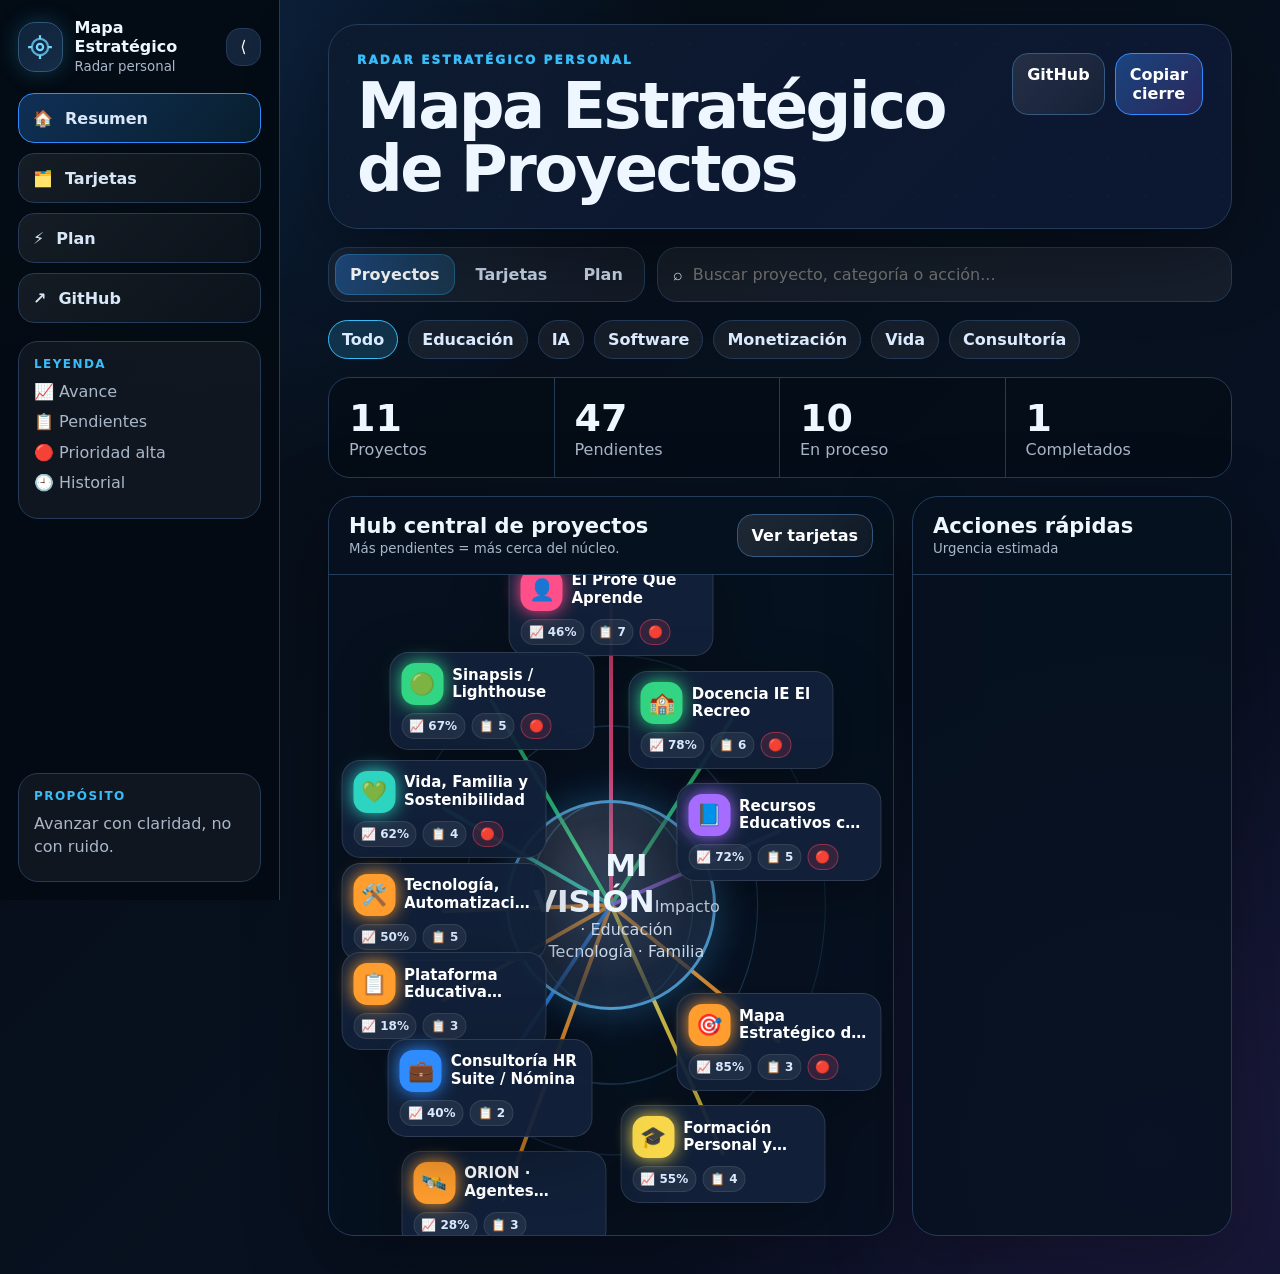
==== commit a55d032e: "Sincroniza layout hub sin solapamientos en docs" ====
--- a/docs/index.html
+++ b/docs/index.html
@@ -1,73 +1,42 @@
 <!doctype html>
-<html lang='es'>
+<html lang="es">
 <head>
-<meta charset='utf-8'>
-<meta name='viewport' content='width=device-width,initial-scale=1'>
-<meta name='theme-color' content='#07111f'>
+<meta charset="utf-8"><meta name="viewport" content="width=device-width,initial-scale=1"><meta name="theme-color" content="#06111f">
 <title>Mapa Estratégico de Proyectos</title>
 <style>
-:root{--bg:#07111f;--panel:#0d1b2f;--panel2:#12233b;--line:#24415f;--txt:#eef6ff;--muted:#9fb1c8;--blue:#2f8cff;--cyan:#38bdf8;--green:#32d583;--purple:#a66cff;--pink:#ff4f8b;--orange:#ff9d2e;--yellow:#f8d84a;--teal:#2dd4bf;--red:#ff435f;--shadow:0 24px 80px rgba(0,0,0,.36)}
-*{box-sizing:border-box}body{margin:0;min-height:100vh;background:radial-gradient(circle at top left,rgba(47,140,255,.18),transparent 30%),radial-gradient(circle at bottom right,rgba(166,108,255,.12),transparent 34%),linear-gradient(135deg,#050b13,#07111f 45%,#0a1024);font-family:Inter,system-ui,-apple-system,Segoe UI,Roboto,Arial,sans-serif;color:var(--txt)}button,input,a{font:inherit}button{cursor:pointer}.shell{display:grid;grid-template-columns:280px 1fr;min-height:100vh}.side{position:sticky;top:0;height:100vh;padding:18px;background:rgba(4,12,22,.94);border-right:1px solid var(--line);display:flex;flex-direction:column;gap:18px;transition:.25s}.side.collapsed{width:88px}.side.collapsed .label,.side.collapsed .brandText,.side.collapsed .legend,.side.collapsed .purpose{display:none}.brand{display:flex;align-items:center;gap:12px;color:var(--txt);text-decoration:none;min-height:56px}.logo{width:50px;height:50px;border-radius:17px;display:grid;place-items:center;background:linear-gradient(145deg,#10233a,#152d48);border:1px solid #315677;box-shadow:0 0 20px rgba(56,189,248,.22)}.logo svg{width:30px;height:30px}.brand b{display:block;font-size:18px}.brand small{display:block;color:var(--muted);margin-top:3px}.collapseBtn{margin-left:auto;width:38px;height:38px;border-radius:14px;border:1px solid var(--line);background:#16263c;color:#fff}.nav{display:grid;gap:10px}.nav button{height:50px;border:1px solid var(--line);border-radius:17px;background:linear-gradient(135deg,rgba(255,255,255,.07),rgba(255,255,255,.03));color:#d8e7f8;display:flex;align-items:center;gap:12px;padding:0 14px;font-weight:800;text-align:left}.nav button.active,.nav button:hover{border-color:var(--blue);background:linear-gradient(135deg,rgba(47,140,255,.26),rgba(56,189,248,.1))}.legend,.purpose{border:1px solid var(--line);border-radius:22px;padding:16px;background:linear-gradient(135deg,rgba(255,255,255,.06),rgba(255,255,255,.03))}.legend h4,.purpose h4{margin:0 0 10px;color:var(--cyan);font-size:12px;letter-spacing:.12em;text-transform:uppercase}.legend ul{list-style:none;margin:0;padding:0;display:grid;gap:8px;color:var(--muted);font-size:14px}.purpose{margin-top:auto}.purpose p{margin:0;color:var(--muted);line-height:1.45}.main{padding:24px clamp(16px,4vw,48px) 38px;display:grid;gap:18px;min-width:0}.topbar{display:none}.hero{border:1px solid var(--line);border-radius:32px;padding:28px;background:linear-gradient(135deg,rgba(13,27,47,.96),rgba(13,24,52,.92));box-shadow:var(--shadow);display:flex;justify-content:space-between;gap:20px;position:relative;overflow:hidden}.hero:before{content:'';position:absolute;inset:0;background-image:radial-gradient(circle,rgba(56,189,248,.16) 1px,transparent 1.4px);background-size:40px 40px;opacity:.18}.hero>*{position:relative}.eyebrow{margin:0 0 10px;color:var(--cyan);font-size:12px;font-weight:950;letter-spacing:.18em;text-transform:uppercase}.hero h1{margin:0;font-size:clamp(34px,5vw,66px);line-height:.98;letter-spacing:-.04em}.btn{border:1px solid #35597f;border-radius:18px;padding:12px 16px;background:linear-gradient(135deg,rgba(255,255,255,.1),rgba(255,255,255,.04));color:#fff;text-decoration:none;font-weight:850}.btn.primary{border-color:var(--blue);background:linear-gradient(135deg,rgba(47,140,255,.38),rgba(166,108,255,.2))}.heroActions{display:flex;gap:10px;align-items:flex-start}.tabs{display:grid;grid-template-columns:auto 1fr;gap:12px}.tabbox{display:flex;gap:6px;padding:6px;border:1px solid var(--line);border-radius:22px;background:rgba(255,255,255,.05);overflow:auto}.tab{border:0;border-radius:16px;padding:11px 15px;background:transparent;color:#c8d7eb;font-weight:850;white-space:nowrap}.tab.active{color:#fff;background:linear-gradient(135deg,rgba(47,140,255,.38),rgba(56,189,248,.14));box-shadow:inset 0 0 0 1px rgba(56,189,248,.28)}.search{display:flex;align-items:center;gap:10px;min-height:52px;padding:0 15px;border:1px solid var(--line);border-radius:22px;background:rgba(255,255,255,.06)}.search input{border:0;background:transparent;outline:0;color:#fff;width:100%;min-width:0}.filters{display:flex;flex-wrap:wrap;gap:9px}.chip{border:1px solid var(--line);border-radius:999px;padding:9px 13px;color:#dbeafe;background:rgba(255,255,255,.06);font-weight:820}.chip.active{background:rgba(56,189,248,.17);border-color:var(--cyan)}.stats{display:grid;grid-template-columns:repeat(4,minmax(0,1fr));border:1px solid var(--line);border-radius:24px;overflow:hidden;background:rgba(4,12,22,.72)}.stat{padding:18px 20px;border-right:1px solid var(--line)}.stat:last-child{border-right:0}.stat b{display:block;font-size:38px;line-height:1}.stat span{color:var(--muted)}.view{display:none}.view.active{display:block}.panel{border:1px solid var(--line);border-radius:28px;background:rgba(7,17,31,.82);box-shadow:var(--shadow);overflow:hidden}.panelHead{padding:17px 19px;border-bottom:1px solid var(--line);display:flex;justify-content:space-between;gap:12px;align-items:center}.panelHead h2{margin:0;font-size:21px}.panelHead small{color:var(--muted)}.desktopHub{display:grid;grid-template-columns:minmax(620px,1.55fr) minmax(300px,.7fr);gap:20px}.radar{position:relative;min-height:640px;overflow:hidden;background:radial-gradient(circle at 50% 50%,rgba(56,189,248,.13),transparent 20%),radial-gradient(circle at 50% 50%,rgba(166,108,255,.08),transparent 36%)}.orbits{position:absolute;inset:0;width:100%;height:100%}.centerNode{position:absolute;left:50%;top:50%;transform:translate(-50%,-50%);width:210px;height:210px;border-radius:50%;display:grid;place-items:center;text-align:center;padding:24px;background:radial-gradient(circle at 35% 25%,rgba(255,255,255,.13),rgba(18,34,58,.95));border:3px solid rgba(91,177,234,.78);box-shadow:0 0 42px rgba(56,189,248,.25),inset 0 0 34px rgba(56,189,248,.08);z-index:2;animation:pulse 4s ease-in-out infinite}.centerNode b{font-size:31px}.centerNode span{display:block;color:#cbd9eb;line-height:1.38}.node{position:absolute;z-index:3;width:180px;min-height:92px;border:1px solid rgba(255,255,255,.12);border-radius:20px;padding:10px 11px;background:rgba(18,34,58,.94);box-shadow:0 18px 60px rgba(0,0,0,.3);transition:.2s;cursor:pointer;text-align:left;color:#fff}.node:hover{transform:translate(-50%,-50%) translateY(-4px) scale(1.025)!important;box-shadow:0 0 34px color-mix(in srgb,var(--c),transparent 35%)}.nodeHead{display:flex;align-items:center;gap:9px}.nodeIcon{width:40px;height:40px;flex:0 0 40px;border-radius:14px;display:grid;place-items:center;background:var(--c);box-shadow:0 0 18px var(--c);font-size:21px}.nodeName{font-size:14px;font-weight:900;line-height:1.15;color:#fff;display:-webkit-box;-webkit-line-clamp:2;-webkit-box-orient:vertical;overflow:hidden}.miniStats{display:flex;gap:6px;flex-wrap:wrap;margin-top:9px}.miniStat{font-size:11px;font-weight:900;padding:5px 7px;border-radius:999px;background:rgba(255,255,255,.08);border:1px solid rgba(255,255,255,.08);color:#dcecff}.miniStat.alert{background:rgba(255,67,95,.13);border-color:rgba(255,67,95,.45);color:#ffd9df;animation:blink 2.3s ease-in-out infinite}.sidePanel{padding:18px 20px;display:grid;gap:14px}.hint{color:var(--muted);line-height:1.45}.quickAction,.planList{display:grid;gap:10px}.qa,.planItem{border:1px solid var(--line);border-left:4px solid var(--c);border-radius:18px;padding:13px;background:rgba(255,255,255,.05)}.qa b,.planItem b{display:block}.qa p,.planItem p{margin:5px 0 0;color:var(--muted);line-height:1.4}.cardsGrid{display:grid;grid-template-columns:repeat(2,minmax(280px,1fr));gap:16px;padding:16px}.projectCard{border:1px solid var(--line);border-radius:24px;background:linear-gradient(145deg,rgba(18,34,58,.96),rgba(11,22,40,.98));padding:15px;display:grid;gap:11px;position:relative;overflow:hidden}.projectCard:before{content:'';position:absolute;left:0;right:0;top:0;height:4px;background:var(--c)}.cardTop{display:flex;justify-content:space-between;gap:10px;align-items:flex-start}.cardMain{display:flex;gap:11px;align-items:center;min-width:0}.cardIcon{width:44px;height:44px;flex:0 0 44px;border-radius:14px;display:grid;place-items:center;background:var(--c);box-shadow:0 0 18px var(--c);font-size:22px}.cardTitle{font-weight:900;line-height:1.16;display:-webkit-box;-webkit-line-clamp:2;-webkit-box-orient:vertical;overflow:hidden}.tiny{color:var(--muted);font-size:13px}.cardBtns{display:flex;gap:8px;align-items:center}.historyBtn,.mHistory{width:36px;height:36px;flex:0 0 36px;border-radius:12px;border:1px solid var(--line);background:rgba(255,255,255,.08);display:grid;place-items:center;color:#fff;font-size:18px}.historyBtn:hover,.mHistory:hover{border-color:var(--cyan);background:rgba(56,189,248,.16)}.bad,.sbadge,.mPill{border:1px solid var(--line);background:rgba(255,255,255,.07);border-radius:999px;padding:6px 8px;font-size:12px;font-weight:900}.bad{border-color:rgba(255,67,95,.45);background:rgba(255,67,95,.12);color:#ffd9df}.cardStats{display:flex;flex-wrap:wrap;gap:8px}.progress{height:9px;border-radius:999px;background:#102137;overflow:hidden}.progress i{display:block;height:100%;background:linear-gradient(90deg,var(--c),#fff);box-shadow:0 0 18px var(--c)}.cardDesc,.cardMore{display:none;color:var(--muted);line-height:1.45}.projectCard.open .cardDesc,.projectCard.open .cardMore{display:block}.tag{font-size:11px;padding:5px 8px;border-radius:999px;background:rgba(255,255,255,.08);border:1px solid var(--line);color:#d7e7fb}.cardTags{display:flex;flex-wrap:wrap;gap:6px}.mobileList{display:none}.mCard{border:1px solid var(--line);border-radius:21px;background:linear-gradient(145deg,rgba(18,34,58,.96),rgba(11,22,40,.98));overflow:hidden}.mHead{display:flex;align-items:center;gap:10px;padding:12px;cursor:pointer}.mIcon{width:43px;height:43px;border-radius:14px;display:grid;place-items:center;background:var(--c);box-shadow:0 0 18px var(--c);font-size:21px}.mHeadText{flex:1;min-width:0}.mHeadText b{display:block;white-space:nowrap;overflow:hidden;text-overflow:ellipsis}.mHeadText small{display:block;color:var(--muted);font-size:12px}.mStats{display:flex;gap:5px;flex-wrap:wrap;justify-content:flex-end}.mBody{max-height:0;overflow:hidden;transition:max-height .28s ease,padding .28s ease;background:rgba(255,255,255,.03)}.mCard.open .mBody{max-height:360px;padding:0 12px 12px}.mRow{display:flex;flex-wrap:wrap;gap:7px;margin-bottom:10px}.mPill.red{background:rgba(255,67,95,.13);border-color:rgba(255,67,95,.45);color:#ffd9df}.modalWrap{position:fixed;inset:0;display:none;align-items:center;justify-content:center;padding:18px;background:rgba(3,8,15,.62);backdrop-filter:blur(6px);z-index:90}.modalWrap.open{display:flex;animation:fade .18s ease}.modal{width:min(760px,100%);border:1px solid var(--line);border-radius:28px;background:linear-gradient(145deg,rgba(11,22,40,.98),rgba(18,34,58,.96));box-shadow:var(--shadow);overflow:hidden}.modalHead{padding:18px 20px;border-bottom:1px solid var(--line);display:flex;justify-content:space-between;gap:12px;align-items:center}.modalTitle{display:flex;gap:12px;align-items:center}.bigIcon{width:52px;height:52px;border-radius:16px;display:grid;place-items:center;background:var(--c);box-shadow:0 0 18px var(--c);font-size:24px}.modal h3{margin:0}.closeBtn{width:40px;height:40px;border:1px solid var(--line);border-radius:14px;background:rgba(255,255,255,.08);color:#fff}.modalBody{padding:20px;display:grid;gap:15px}.modalStats{display:flex;flex-wrap:wrap;gap:9px}.p{border:1px solid var(--line);border-radius:999px;background:rgba(255,255,255,.07);padding:8px 10px;font-weight:850}.p.red{background:rgba(255,67,95,.12);border-color:rgba(255,67,95,.42)}.split{display:grid;grid-template-columns:1fr 1fr;gap:14px}.box{border:1px solid var(--line);border-radius:18px;padding:14px;background:rgba(255,255,255,.04)}.box h4{margin:0 0 10px}.box p{margin:0;color:var(--muted);line-height:1.5}.timeline{display:grid;gap:10px}.tItem{border-left:3px solid var(--c);padding-left:12px}.tItem p{margin:3px 0 0;color:var(--muted)}.toast{position:fixed;right:18px;bottom:18px;border:1px solid var(--line);border-radius:16px;padding:13px 16px;background:#081525;color:#fff;box-shadow:var(--shadow);opacity:0;transform:translateY(12px);transition:.2s;z-index:100}.toast.show{opacity:1;transform:translateY(0)}
-@keyframes pulse{50%{box-shadow:0 0 54px rgba(56,189,248,.36),inset 0 0 42px rgba(56,189,248,.1)}}@keyframes blink{50%{box-shadow:0 0 18px rgba(255,67,95,.55)}}@keyframes fade{from{opacity:0}to{opacity:1}}
-@media(max-width:1180px){.shell{grid-template-columns:1fr}.side{position:fixed;left:0;top:0;bottom:0;z-index:80;width:280px;height:auto;transform:translateX(-102%);box-shadow:var(--shadow)}.side.open{transform:translateX(0)}.collapseBtn{display:none}.topbar{display:flex;position:sticky;top:0;z-index:70;align-items:center;justify-content:space-between;padding:10px 12px;border-bottom:1px solid var(--line);background:rgba(4,12,22,.94);backdrop-filter:blur(10px)}.topbar .logo{width:38px;height:38px;border-radius:14px}.topbar .logo svg{width:22px;height:22px}.menuBtn{width:42px;height:42px;border:1px solid var(--line);border-radius:14px;background:#16263c;color:#fff}.main{padding:14px}.desktopHub{grid-template-columns:1fr}.sidePanel{display:none}.radar{min-height:620px}.node{width:150px;min-height:82px;padding:9px}.nodeIcon{width:34px;height:34px;flex-basis:34px;border-radius:12px;font-size:18px}.nodeName{font-size:12px}.miniStats{gap:4px;margin-top:7px}.miniStat{font-size:10px;padding:4px 5px}.centerNode{width:165px;height:165px;padding:18px}.centerNode b{font-size:24px}.centerNode span{font-size:13px}.cardsGrid{grid-template-columns:repeat(2,minmax(250px,1fr))}.split{grid-template-columns:1fr}}
-@media(max-width:720px){.hero{padding:17px;border-radius:22px}.heroActions{display:none}.hero h1{font-size:33px}.tabs{grid-template-columns:1fr}.stats{grid-template-columns:repeat(2,minmax(0,1fr))}.stat{border-bottom:1px solid var(--line)}.stat:nth-child(2){border-right:0}.desktopHub{display:none}.mobileList{display:grid;gap:14px}.cardsGrid{grid-template-columns:1fr}.tab[data-view=cards]{display:none}.projectCard{padding:13px}.filters{overflow:auto;flex-wrap:nowrap;padding-bottom:2px}.chip{white-space:nowrap}.main{padding:12px}.search{min-height:48px}.modalBody{padding:15px}.modalHead{padding:15px}}
+:root{--bg:#06111f;--panel:#0b182a;--card:#12233b;--line:#243b59;--txt:#eef6ff;--muted:#a9b7c9;--blue:#2f8cff;--cyan:#38bdf8;--green:#32d583;--purple:#a66cff;--pink:#ff4f8b;--orange:#ff9d2e;--yellow:#f8d84a;--teal:#2dd4bf;--red:#ff435f;--shadow:0 24px 80px rgba(0,0,0,.35)}*{box-sizing:border-box}body{margin:0;font-family:Inter,system-ui,-apple-system,"Segoe UI",Roboto,Arial,sans-serif;background:radial-gradient(circle at 15% 0,rgba(47,140,255,.18),transparent 30%),radial-gradient(circle at 90% 90%,rgba(166,108,255,.13),transparent 32%),linear-gradient(135deg,#050b13,#07111f 55%,#090e24);color:var(--txt)}button,input,a{font:inherit}button{cursor:pointer}.shell{display:grid;grid-template-columns:280px minmax(0,1fr);min-height:100vh}.side{position:sticky;top:0;height:100vh;padding:18px;background:rgba(4,11,20,.95);border-right:1px solid var(--line);display:flex;flex-direction:column;gap:18px;transition:.24s}.side.collapsed{width:88px}.side.collapsed .txt,.side.collapsed .legend,.side.collapsed .purpose{display:none}.brand{display:flex;align-items:center;gap:12px;color:var(--txt);text-decoration:none}.logo{width:50px;height:50px;border-radius:17px;display:grid;place-items:center;background:linear-gradient(145deg,#10233a,#152d48);border:1px solid #315677;box-shadow:0 0 22px rgba(56,189,248,.25)}.logo svg{width:30px;height:30px}.brand b{display:block}.brand small{color:var(--muted)}.collapse{margin-left:auto;width:38px;height:38px;border-radius:14px;border:1px solid var(--line);background:#14243a;color:#fff}.nav{display:grid;gap:10px}.nav button{height:50px;border:1px solid var(--line);border-radius:16px;background:linear-gradient(135deg,rgba(255,255,255,.07),rgba(255,255,255,.03));color:#d8e7f8;display:flex;align-items:center;gap:12px;padding:0 14px;font-weight:800}.nav button.active,.nav button:hover{border-color:#2f8cff;background:linear-gradient(135deg,rgba(47,140,255,.28),rgba(56,189,248,.11))}.legend,.purpose{border:1px solid var(--line);border-radius:20px;padding:15px;background:rgba(255,255,255,.05)}.legend h4,.purpose h4{margin:0 0 10px;color:var(--cyan);font-size:12px;text-transform:uppercase;letter-spacing:.12em}.legend p,.purpose p{margin:0 0 8px;color:var(--muted);line-height:1.4}.purpose{margin-top:auto}.main{padding:24px clamp(14px,4vw,48px) 38px;display:grid;gap:18px;min-width:0}.top{display:none}.hero{display:flex;align-items:flex-start;justify-content:space-between;gap:18px;border:1px solid var(--line);border-radius:30px;padding:28px;background:linear-gradient(135deg,rgba(13,27,47,.97),rgba(13,24,52,.92));box-shadow:var(--shadow);position:relative;overflow:hidden}.hero:before{content:"";position:absolute;inset:0;background-image:radial-gradient(circle,rgba(56,189,248,.18) 1px,transparent 1.5px);background-size:38px 38px;opacity:.16}.hero>*{position:relative}.eyebrow{margin:0 0 8px;color:var(--cyan);font-size:12px;font-weight:950;letter-spacing:.18em;text-transform:uppercase}.hero h1{margin:0;font-size:clamp(34px,5vw,64px);line-height:.98;letter-spacing:-.04em}.actions{display:flex;gap:10px}.btn{border:1px solid #35597f;border-radius:16px;padding:11px 14px;background:linear-gradient(135deg,rgba(255,255,255,.1),rgba(255,255,255,.04));color:#fff;text-decoration:none;font-weight:850}.btn.primary{background:linear-gradient(135deg,rgba(47,140,255,.38),rgba(166,108,255,.2));border-color:#2f8cff}.tabs{display:grid;grid-template-columns:auto 1fr;gap:12px}.tabbox{display:flex;gap:6px;padding:6px;border:1px solid var(--line);border-radius:20px;background:rgba(255,255,255,.05);overflow:auto}.tab{border:0;border-radius:14px;padding:11px 15px;background:transparent;color:#c8d7eb;font-weight:850;white-space:nowrap}.tab.active{color:#fff;background:linear-gradient(135deg,rgba(47,140,255,.38),rgba(56,189,248,.14));box-shadow:inset 0 0 0 1px rgba(56,189,248,.3)}.search{display:flex;align-items:center;gap:8px;padding:0 15px;border:1px solid var(--line);border-radius:20px;background:rgba(255,255,255,.06)}.search input{border:0;outline:0;background:transparent;color:#fff;width:100%;min-height:50px}.filters{display:flex;flex-wrap:wrap;gap:10px}.chip{border:1px solid var(--line);border-radius:999px;padding:9px 13px;background:rgba(255,255,255,.06);color:#dbeafe;font-weight:820}.chip.active{border-color:#38bdf8;background:rgba(56,189,248,.18)}.stats{display:grid;grid-template-columns:repeat(4,1fr);border:1px solid var(--line);border-radius:22px;overflow:hidden;background:rgba(4,12,22,.72)}.stat{padding:18px 20px;border-right:1px solid var(--line)}.stat:last-child{border-right:0}.stat b{display:block;font-size:38px}.stat span{color:var(--muted)}.view{display:none}.view.active{display:block}.hubWrap{display:grid;grid-template-columns:minmax(0,1fr) 320px;gap:18px}.panel{border:1px solid var(--line);border-radius:26px;background:rgba(7,17,31,.84);box-shadow:var(--shadow);overflow:hidden}.head{padding:17px 20px;border-bottom:1px solid var(--line);display:flex;align-items:center;justify-content:space-between;gap:12px}.head h2{margin:0;font-size:21px}.head small{color:var(--muted)}.radar{position:relative;height:660px;min-height:620px;overflow:hidden;background:radial-gradient(circle at 50% 50%,rgba(56,189,248,.13),transparent 20%),radial-gradient(circle at 50% 50%,rgba(166,108,255,.08),transparent 37%)}.orbits,.wires{position:absolute;inset:0;width:100%;height:100%;pointer-events:none}.centerNode{position:absolute;left:50%;top:50%;transform:translate(-50%,-50%);width:210px;height:210px;border-radius:50%;display:grid;place-items:center;text-align:center;padding:24px;background:radial-gradient(circle at 35% 24%,rgba(255,255,255,.14),rgba(18,34,58,.96));border:3px solid rgba(91,177,234,.8);box-shadow:0 0 42px rgba(56,189,248,.28),inset 0 0 35px rgba(56,189,248,.08);animation:pulse 4s ease-in-out infinite;z-index:2}.centerNode b{font-size:31px}.centerNode span{color:#cbd9eb;line-height:1.4}.node{position:absolute;z-index:3;width:clamp(145px,17vw,205px);min-height:72px;border:1px solid rgba(255,255,255,.12);border-radius:19px;padding:10px 11px;background:rgba(18,34,58,.95);box-shadow:0 18px 60px rgba(0,0,0,.3);transition:left .35s ease,top .35s ease,transform .2s ease,box-shadow .2s ease;text-align:left;color:#fff}.node:hover{transform:translate(-50%,-50%) translateY(-5px) scale(1.02)!important;box-shadow:0 0 34px color-mix(in srgb,var(--c),transparent 35%)}.node.selected{outline:2px solid color-mix(in srgb,var(--c),white 10%)}.nodeTop{display:flex;gap:9px;align-items:center}.nodeI{flex:0 0 42px;width:42px;height:42px;border-radius:14px;display:grid;place-items:center;background:var(--c);box-shadow:0 0 18px var(--c);font-size:21px}.nodeName{display:-webkit-box;-webkit-line-clamp:2;-webkit-box-orient:vertical;overflow:hidden;font-size:15px;font-weight:900;line-height:1.15;word-break:normal}.nodeStats{display:flex;gap:6px;flex-wrap:wrap;margin-top:8px}.pill{font-size:12px;font-weight:850;border:1px solid rgba(255,255,255,.09);border-radius:999px;padding:5px 7px;background:rgba(255,255,255,.07);color:#dbeafe}.pill.red{background:rgba(255,67,95,.14);border-color:rgba(255,67,95,.45);color:#ffd9df}.quick{padding:17px;display:grid;gap:10px}.qa{border:1px solid var(--line);border-left:4px solid var(--c);border-radius:16px;padding:12px;background:rgba(255,255,255,.05)}.qa b{display:block}.qa p{margin:5px 0 0;color:var(--muted);font-size:14px}.cards{display:grid;grid-template-columns:repeat(2,minmax(260px,1fr));gap:15px;padding:15px}.card{border:1px solid var(--line);border-radius:22px;padding:14px;background:linear-gradient(145deg,rgba(18,34,58,.96),rgba(11,22,40,.98));position:relative;overflow:hidden}.card:before{content:"";position:absolute;top:0;left:0;right:0;height:4px;background:var(--c)}.cardTop{display:flex;align-items:center;justify-content:space-between;gap:10px}.cardMain{display:flex;gap:10px;align-items:center}.cardI{width:44px;height:44px;border-radius:14px;display:grid;place-items:center;background:var(--c);box-shadow:0 0 17px var(--c);font-size:21px}.cardName{display:-webkit-box;-webkit-line-clamp:2;-webkit-box-orient:vertical;overflow:hidden;font-weight:900}.tiny{color:var(--muted);font-size:13px}.hist{width:35px;height:35px;border:1px solid var(--line);border-radius:12px;background:rgba(255,255,255,.08);color:#fff}.hist:hover{border-color:#38bdf8;background:rgba(56,189,248,.16)}.bar{height:9px;border-radius:999px;background:#102137;overflow:hidden;margin-top:10px}.bar i{display:block;height:100%;background:linear-gradient(90deg,var(--c),#fff);box-shadow:0 0 18px var(--c)}.more{display:none;margin-top:10px;color:var(--muted);line-height:1.45}.card.open .more{display:block}.tagbox{display:flex;flex-wrap:wrap;gap:6px;margin-top:8px}.tag{font-size:11px;border:1px solid var(--line);border-radius:999px;padding:5px 8px;background:rgba(255,255,255,.07);color:#d7e7fb}.plan{display:grid;gap:12px;padding:15px}.planItem{display:grid;grid-template-columns:auto 1fr auto;gap:12px;align-items:start;border:1px solid var(--line);border-left:5px solid var(--c);border-radius:18px;padding:14px;background:rgba(255,255,255,.05)}.planItem p{margin:5px 0 0;color:var(--muted)}.mobileOnly{display:none}.modalBg{position:fixed;inset:0;display:none;align-items:center;justify-content:center;padding:18px;background:rgba(3,8,15,.62);backdrop-filter:blur(6px);z-index:80}.modalBg.open{display:flex;animation:fade .18s ease}.modal{width:min(760px,100%);border:1px solid var(--line);border-radius:28px;background:linear-gradient(145deg,rgba(11,22,40,.99),rgba(18,34,58,.97));box-shadow:var(--shadow);overflow:hidden}.modalH{display:flex;justify-content:space-between;align-items:center;gap:12px;padding:18px;border-bottom:1px solid var(--line)}.modalTitle{display:flex;align-items:center;gap:12px}.bigI{width:52px;height:52px;border-radius:16px;display:grid;place-items:center;background:var(--c);box-shadow:0 0 18px var(--c);font-size:24px}.modal h3{margin:0}.modal small{color:var(--muted)}.x{width:40px;height:40px;border:1px solid var(--line);border-radius:14px;background:rgba(255,255,255,.08);color:#fff}.modalB{padding:18px;display:grid;gap:14px}.modalStats{display:flex;flex-wrap:wrap;gap:8px}.box{border:1px solid var(--line);border-radius:17px;padding:13px;background:rgba(255,255,255,.045)}.box h4{margin:0 0 8px}.box p{margin:0;color:var(--muted);line-height:1.45}.split{display:grid;grid-template-columns:1fr 1fr;gap:12px}.timeline{display:grid;gap:9px}.tl{border-left:3px solid var(--c);padding-left:10px}.tl p{margin:2px 0 0;color:var(--muted)}.toast{position:fixed;right:18px;bottom:18px;background:#081525;border:1px solid var(--line);border-radius:15px;padding:12px 14px;box-shadow:var(--shadow);opacity:0;transform:translateY(12px);transition:.2s;z-index:90}.toast.show{opacity:1;transform:translateY(0)}@keyframes pulse{50%{box-shadow:0 0 56px rgba(56,189,248,.38),inset 0 0 42px rgba(56,189,248,.1)}}@keyframes fade{from{opacity:0}to{opacity:1}}
+@media(max-width:1180px){.shell{grid-template-columns:1fr}.side{position:fixed;z-index:70;left:0;top:0;bottom:0;width:280px;height:auto;transform:translateX(-103%);box-shadow:var(--shadow)}.side.open{transform:translateX(0)}.collapse{display:none}.top{display:flex;position:sticky;top:0;z-index:65;align-items:center;justify-content:space-between;padding:11px 12px;border-bottom:1px solid var(--line);background:rgba(4,12,22,.95);backdrop-filter:blur(10px)}.menu{width:42px;height:42px;border:1px solid var(--line);border-radius:14px;background:#14243a;color:#fff}.top .logo{width:36px;height:36px;border-radius:13px}.top .logo svg{width:22px;height:22px}.main{padding:12px}.hubWrap{grid-template-columns:1fr}.quick{display:none}.radar{height:620px}.node{width:158px;min-height:66px}.nodeI{width:37px;height:37px;font-size:18px}.nodeName{font-size:13px}.pill{font-size:11px;padding:4px 6px}.centerNode{width:185px;height:185px}.centerNode b{font-size:26px}.cards{grid-template-columns:repeat(2,minmax(230px,1fr))}.split{grid-template-columns:1fr}}
+@media(max-width:720px){.hero{padding:17px;border-radius:22px}.hero h1{font-size:30px}.actions{display:none}.tabs{grid-template-columns:1fr}.stats{grid-template-columns:repeat(2,1fr)}.stat{border-bottom:1px solid var(--line);padding:14px}.stat:nth-child(2){border-right:0}.stat b{font-size:30px}.hubWrap{display:none}.mobileOnly{display:grid}.cards{grid-template-columns:1fr}.tab[data-view="cards"]{display:none}.mList{padding:13px;display:grid;gap:10px}.mCard{border:1px solid var(--line);border-radius:20px;background:linear-gradient(145deg,rgba(18,34,58,.96),rgba(11,22,40,.98));overflow:hidden}.mHead{display:flex;gap:9px;align-items:center;padding:12px}.mI{width:40px;height:40px;border-radius:13px;display:grid;place-items:center;background:var(--c);box-shadow:0 0 16px var(--c)}.mT{min-width:0;flex:1}.mT b{display:block;white-space:nowrap;overflow:hidden;text-overflow:ellipsis}.mT small{color:var(--muted)}.mStats{display:flex;gap:5px;flex-wrap:wrap}.mBody{max-height:0;overflow:hidden;transition:max-height .25s ease,padding .25s ease;background:rgba(255,255,255,.035);color:var(--muted);line-height:1.45}.mCard.open .mBody{max-height:260px;padding:0 12px 12px}.hist{width:33px;height:33px}}
 </style>
 </head>
 <body>
-<div class='shell'>
-  <aside class='side' id='side'>
-    <a class='brand' href='#'><span class='logo'><svg viewBox='0 0 24 24' fill='none' stroke='#72d7ff' stroke-width='1.8'><circle cx='12' cy='12' r='2.5'/><circle cx='12' cy='12' r='6.5' opacity='.75'/><path d='M2.5 12h3M18.5 12h3M12 2.5v3M12 18.5v3'/></svg></span><span class='brandText'><b>Mapa Estratégico</b><small>Radar personal</small></span><button class='collapseBtn' id='collapseBtn'>⟨</button></a>
-    <nav class='nav' id='nav'></nav>
-    <section class='legend'><h4>Leyenda</h4><ul><li><b>📈</b> avance estimado</li><li><b>📋</b> pendientes</li><li><b>🔴</b> prioridad alta</li><li><b>🕘</b> historial</li></ul></section>
-    <section class='purpose'><h4>Propósito</h4><p>Avanzar con claridad, no con ruido.</p></section>
-  </aside>
-  <main class='main'>
-    <header class='topbar'><button class='menuBtn' id='menuBtn'>☰</button><div class='brand'><span class='logo'><svg viewBox='0 0 24 24' fill='none' stroke='#72d7ff' stroke-width='1.8'><circle cx='12' cy='12' r='2.5'/><circle cx='12' cy='12' r='6.5' opacity='.75'/><path d='M2.5 12h3M18.5 12h3M12 2.5v3M12 18.5v3'/></svg></span><span class='brandText'><b>Mapa Estratégico</b></span></div><button class='btn' id='copyTop'>Copiar</button></header>
-    <section class='hero'><div><p class='eyebrow'>Radar estratégico personal</p><h1>Mapa Estratégico de Proyectos</h1></div><div class='heroActions'><a class='btn' href='https://github.com/Anfaliz1703/Mapa-Estrategico-de-Proyectos' target='_blank'>GitHub</a><button class='btn primary' id='copyClose'>Copiar cierre</button></div></section>
-    <section class='tabs'><div class='tabbox'><button class='tab active' data-view='hub'>Proyectos</button><button class='tab' data-view='cards'>Tarjetas</button><button class='tab' data-view='plan'>Plan</button></div><label class='search'>⌕ <input id='q' placeholder='Buscar proyecto, categoría o siguiente acción...'></label></section>
-    <section class='filters' id='filters'></section>
-    <section class='stats'><article class='stat'><b id='stProjects'>0</b><span>Proyectos</span></article><article class='stat'><b id='stPend'>0</b><span>Pendientes</span></article><article class='stat'><b id='stDoing'>0</b><span>En proceso</span></article><article class='stat'><b id='stDone'>0</b><span>Completados</span></article></section>
-    <section class='view active' id='view-hub'><div class='desktopHub'><article class='panel'><div class='panelHead'><div><h2>Hub central de proyectos</h2><small>Arriba aparece lo más urgente.</small></div><button class='btn' data-switch='cards'>Ver tarjetas</button></div><div class='radar'><svg class='orbits' viewBox='0 0 1000 700' preserveAspectRatio='none'><ellipse cx='500' cy='350' rx='145' ry='105' fill='none' stroke='rgba(91,177,234,.35)' stroke-width='2'/><ellipse cx='500' cy='350' rx='250' ry='185' fill='none' stroke='rgba(91,177,234,.22)' stroke-width='2'/><ellipse cx='500' cy='350' rx='365' ry='255' fill='none' stroke='rgba(91,177,234,.15)' stroke-width='2'/><g id='lines'></g></svg><div class='centerNode'><div><b>MI VISIÓN</b><span>Impacto · Educación<br>Tecnología · Familia</span></div></div><div id='hubNodes'></div></div></article><aside class='panel'><div class='panelHead'><div><h2>Acciones rápidas</h2><small>Ordenadas por urgencia.</small></div></div><div class='sidePanel'><p class='hint'>Pulsa un proyecto del hub para abrir el modal con resumen, pendientes e historial.</p><div id='quickActions' class='quickAction'></div></div></aside></div><div class='mobileList'><div class='panel'><div class='panelHead' id='mobileReset'><div><h2>Proyectos</h2><small>Toca el título para recoger todos.</small></div><span class='btn'>Reset</span></div><div id='mobileProjects' style='padding:14px;display:grid;gap:12px'></div></div></div></section>
-    <section class='view' id='view-cards'><div class='panel'><div class='panelHead'><div><h2 id='cardsTitle'>Tarjetas con porcentajes</h2><small>Toca una tarjeta para ver más.</small></div></div><div id='cardsGrid' class='cardsGrid'></div></div></section>
-    <section class='view' id='view-plan'><div class='panel'><div class='panelHead'><div><h2>Plan operativo</h2><small>Próximos movimientos recomendados.</small></div></div><div id='planList' class='planList' style='padding:16px'></div></div></section>
-  </main>
-</div>
-<div class='modalWrap' id='modalWrap'><div class='modal'><div class='modalHead'><div class='modalTitle'><div class='bigIcon' id='mBigIcon'>📁</div><div><h3 id='mTitle'>Proyecto</h3><small id='mSub' style='color:var(--muted)'></small></div></div><button class='closeBtn' id='closeModal'>✕</button></div><div class='modalBody'><div class='modalStats' id='mStats'></div><div class='split'><div class='box'><h4>Resumen</h4><p id='mSummary'></p></div><div class='box'><h4>Siguiente acción</h4><p id='mNext'></p></div></div><div class='split'><div class='box'><h4>Etiquetas</h4><div id='mTags' class='cardTags'></div></div><div class='box'><h4>Historial</h4><div id='mTimeline' class='timeline'></div></div></div></div></div></div>
-<div class='toast' id='toast'></div>
+<div class="shell"><aside class="side" id="side"><a class="brand" href="#"><span class="logo"><svg viewBox="0 0 24 24" fill="none" stroke="#72d7ff" stroke-width="1.8"><circle cx="12" cy="12" r="2.5"/><circle cx="12" cy="12" r="6.5" opacity=".75"/><path d="M2.5 12h3M18.5 12h3M12 2.5v3M12 18.5v3"/></svg></span><span class="txt"><b>Mapa Estratégico</b><small>Radar personal</small></span><button class="collapse" id="collapse">⟨</button></a><nav class="nav" id="nav"></nav><section class="legend"><h4>Leyenda</h4><p>📈 Avance</p><p>📋 Pendientes</p><p>🔴 Prioridad alta</p><p>🕘 Historial</p></section><section class="purpose"><h4>Propósito</h4><p>Avanzar con claridad, no con ruido.</p></section></aside><main class="main"><header class="top"><button class="menu" id="menu">☰</button><span class="brand"><span class="logo"><svg viewBox="0 0 24 24" fill="none" stroke="#72d7ff" stroke-width="1.8"><circle cx="12" cy="12" r="2.5"/><circle cx="12" cy="12" r="6.5" opacity=".75"/><path d="M2.5 12h3M18.5 12h3M12 2.5v3M12 18.5v3"/></svg></span><span class="txt"><b>Mapa Estratégico</b></span></span><button class="btn" id="copyTop">Copiar</button></header><section class="hero"><div><p class="eyebrow">Radar estratégico personal</p><h1>Mapa Estratégico de Proyectos</h1></div><div class="actions"><a class="btn" target="_blank" href="https://github.com/Anfaliz1703/Mapa-Estrategico-de-Proyectos">GitHub</a><button class="btn primary" id="copyClose">Copiar cierre</button></div></section><section class="tabs"><div class="tabbox"><button class="tab active" data-view="hub">Proyectos</button><button class="tab" data-view="cards">Tarjetas</button><button class="tab" data-view="plan">Plan</button></div><label class="search">⌕ <input id="q" placeholder="Buscar proyecto, categoría o acción..."></label></section><section class="filters" id="filters"></section><section class="stats"><article class="stat"><b id="stProjects">0</b><span>Proyectos</span></article><article class="stat"><b id="stPend">0</b><span>Pendientes</span></article><article class="stat"><b id="stDoing">0</b><span>En proceso</span></article><article class="stat"><b id="stDone">0</b><span>Completados</span></article></section><section class="view active" id="view-hub"><div class="hubWrap"><article class="panel"><div class="head"><div><h2>Hub central de proyectos</h2><small>Más pendientes = más cerca del núcleo.</small></div><button class="btn" data-switch="cards">Ver tarjetas</button></div><div class="radar" id="radar"><svg class="orbits" viewBox="0 0 1000 700" preserveAspectRatio="none"><ellipse cx="500" cy="350" rx="145" ry="110" fill="none" stroke="rgba(91,177,234,.35)" stroke-width="2"/><ellipse cx="500" cy="350" rx="260" ry="190" fill="none" stroke="rgba(91,177,234,.22)" stroke-width="2"/><ellipse cx="500" cy="350" rx="380" ry="265" fill="none" stroke="rgba(91,177,234,.15)" stroke-width="2"/></svg><svg class="wires" id="lines"></svg><div class="centerNode"><div><b>MI VISIÓN</b><span>Impacto · Educación<br>Tecnología · Familia</span></div></div><div id="nodes"></div></div></article><aside class="panel"><div class="head"><div><h2>Acciones rápidas</h2><small>Urgencia estimada</small></div></div><div class="quick" id="quick"></div></aside></div><div class="mobileOnly"><article class="panel"><div class="head" id="mobileReset"><div><h2>Proyectos</h2><small>Toca el título para recoger todos.</small></div><span class="btn">Reset</span></div><div class="mList" id="mList"></div></article></div></section><section class="view" id="view-cards"><article class="panel"><div class="head"><div><h2 id="cardsTitle">Tarjetas con porcentajes</h2><small>Toca una tarjeta para desplegar.</small></div></div><div class="cards" id="cards"></div></article></section><section class="view" id="view-plan"><article class="panel"><div class="head"><div><h2>Plan operativo</h2><small>Próximos movimientos.</small></div></div><div class="plan" id="plan"></div></article></section></main></div><div class="modalBg" id="modalBg"><article class="modal"><div class="modalH"><div class="modalTitle"><div class="bigI" id="bigI">📁</div><div><h3 id="mTitle">Proyecto</h3><small id="mSub"></small></div></div><button class="x" id="close">✕</button></div><div class="modalB"><div class="modalStats" id="mStats"></div><div class="split"><div class="box"><h4>Resumen</h4><p id="mSummary"></p></div><div class="box"><h4>Siguiente acción</h4><p id="mNext"></p></div></div><div class="split"><div class="box"><h4>Etiquetas</h4><div class="tagbox" id="mTags"></div></div><div class="box"><h4>Historial</h4><div class="timeline" id="mTime"></div></div></div></div></article></div><div class="toast" id="toast"></div>
 <script>
-(()=>{'use strict';
-const root=getComputedStyle(document.documentElement);const c=n=>root.getPropertyValue(n).trim();
+(()=>{const css=v=>getComputedStyle(document.documentElement).getPropertyValue(v).trim();
 const P=[
-{id:'doc',name:'Docencia IE El Recreo',area:'Educación institucional',cat:['educacion','institucional','planeacion','feria'],priority:'alta',progress:78,pending:6,status:'Activo permanente',summary:'Planeaciones, notas, asistencias, controles diarios, desempeños, ESTEMBRANDO, CafeTech, CafeSec, feria, malla y actas.',next:'Crear tablero por grado, materia, evidencia pendiente y notas mínimas.',color:c('--green'),emoji:'🏫',history:[['02 Sep','Se refinó la estructura del proyecto docente.'],['03 Sep','Se priorizó tablero de notas y evidencias.']]},
-{id:'rec',name:'Recursos Educativos con IA y Tecnología',area:'Recursos educativos',cat:['educacion','ia','recursos','guias'],priority:'alta',progress:72,pending:5,status:'Activo',summary:'Guías PDF, HTML offline, Cornell, laboratorios virtuales, plantillas, rúbricas y apps de clase.',next:'Consolidar plantilla base para recursos reutilizables.',color:c('--purple'),emoji:'📘',history:[['29 Ago','Se unificaron guías y apps.'],['03 Sep','Se conectó con marca personal.']]},
-{id:'orion',name:'ORIÓN · Agentes Docentes',area:'Software & IA',cat:['ia','software'],priority:'media',progress:28,pending:3,status:'Diseño',summary:'Sistema de agentes donde ORIÓN recibe intención, MERLIN genera recursos y SÉNECA valida calidad.',next:'Definir flujo exacto de agentes y archivos implicados.',color:c('--orange'),emoji:'🛰️',history:[['20 Ago','Se pausó hasta definir malla.'],['03 Sep','Se reubicó como soporte a recursos/colegio.']]},
-{id:'epqa',name:'El Profe Que Aprende',area:'Marca personal',cat:['monetizacion','educacion'],priority:'alta',progress:46,pending:7,status:'Activo estratégico',summary:'Marca educativa, contenido, comunidad, recursos, blogs, sitio web y monetización.',next:'Simplificar pipeline de contenido y priorizar recursos monetizables.',color:c('--pink'),emoji:'👤',history:[['28 Ago','Se definió paquete de guion, cover, post y assets.'],['03 Sep','Se confirmó como frente rentable a mediano plazo.']]},
-{id:'sin',name:'Sinapsis / Lighthouse',area:'Educación institucional',cat:['educacion','emprendimiento'],priority:'alta',progress:67,pending:5,status:'En operación',summary:'Clases infantiles y juveniles de programación; convenio Lighthouse; juegos de estudiantes.',next:'Organizar ruta por niveles, evidencias y portafolio de proyectos.',color:c('--green'),emoji:'🟢',history:[['26 Ago','Iteraciones de juegos de estudiantes.'],['03 Sep','Se confirmó que juegos estudiantiles pertenecen aquí.']]},
-{id:'plat',name:'Plataforma Educativa Integral',area:'Software & IA',cat:['software','educacion'],priority:'media',progress:18,pending:3,status:'Idea avanzada',summary:'Plataforma de notas, observaciones, convivencia, comités y consulta para familias.',next:'Definir arquitectura por módulos y experiencia de usuario simple.',color:c('--orange'),emoji:'📋',history:[['01 Sep','Se planteó como proyecto aparte.'],['03 Sep','Se vinculó con ORIENTA y gestión institucional.']]},
-{id:'form',name:'Formación Personal y Profesional',area:'Formación',cat:['formacion'],priority:'media',progress:55,pending:4,status:'Formación',summary:'Doctorado, inglés, IA, eventos, convocatorias, ingreso y ascenso.',next:'Establecer tablero de evidencias y plan semanal realista.',color:c('--yellow'),emoji:'🎓',history:[['01 Sep','Se consolidó inglés, doctorado y eventos.'],['03 Sep','Se reconoció riesgo de sobrecarga.']]},
-{id:'vida',name:'Vida, Familia y Sostenibilidad',area:'Vida personal',cat:['vida-personal'],priority:'alta',progress:62,pending:4,status:'Vida personal',summary:'Sueño, salud, pareja, Matteo, rutinas familiares y límites de carga.',next:'Definir indicadores simples de bienestar y descanso.',color:c('--teal'),emoji:'💚',history:[['28 Ago','Se registró afectación del sueño.'],['03 Sep','Se puso como eje transversal.']]},
-{id:'tec',name:'Tecnología, Automatización y Experimentación',area:'Software & IA',cat:['software','ia'],priority:'media',progress:50,pending:5,status:'Software & IA',summary:'GitHub, Vercel, PWA, hardware personal, automatizaciones y prototipos.',next:'Priorizar herramientas útiles y compras/configuraciones claves.',color:c('--orange'),emoji:'🛠️',history:[['31 Ago','Consultas de RAM, iPhone y accesorios.'],['03 Sep','Se ligó a la PWA del radar.']]},
-{id:'hr',name:'Consultoría HR Suite / Nómina',area:'Consultoría',cat:['consultoria','software'],priority:'media',progress:40,pending:2,status:'Consultoría',summary:'Revisión técnica, roadmaps, archivos críticos y tareas acotadas.',next:'Mantener límite de reuniones y tareas derivadas.',color:c('--blue'),emoji:'💼',history:[['07 Jul','Se documentó roadmap técnico de nómina.'],['03 Sep','Se mantuvo como frente externo con límites.']]},
-{id:'mapa',name:'Mapa Estratégico de Proyectos',area:'Software & IA',cat:['software','ia'],priority:'alta',progress:85,pending:3,status:'En construcción',summary:'Radar visual, dashboard, GitHub Pages, bitácoras, cierres diarios y relaciones entre proyectos.',next:'Alimentar el historial real y vincular porcentajes a datos vivos.',color:c('--orange'),emoji:'🎯',history:[['02 Sep','Repositorio creado y primera vista funcional.'],['03 Sep','Se iteró diseño desktop, tablet y móvil.']]}
-];
-P.sort((a,b)=>((b.priority==='alta')-(a.priority==='alta'))||b.pending-a.pending||a.progress-b.progress);
-const cats=[['todos','Todo'],['educacion','Educación'],['ia','IA'],['software','Software'],['monetizacion','Monetización'],['vida-personal','Vida'],['consultoria','Consultoría']];const navs=[['hub','🏠','Resumen'],['cards','🗂️','Tarjetas'],['plan','⚡','Plan'],['github','↗','GitHub']];const state={view:'hub',filter:'todos',query:'',selected:null};const $=s=>document.querySelector(s),$$=s=>document.querySelectorAll(s);
-function current(){const q=state.query.toLowerCase().trim();return P.filter(p=>(state.filter==='todos'||p.cat.includes(state.filter))&&(!q||[p.name,p.area,p.summary,p.next,...p.cat].join(' ').toLowerCase().includes(q)))}
-function nav(){let n=$('#nav');n.innerHTML='';navs.forEach(([v,e,l])=>{let b=document.createElement('button');b.className=state.view===v?'active':'';b.innerHTML=`<span class='ic'>${e}</span><span class='label'>${l}</span>`;b.onclick=()=>v==='github'?window.open('https://github.com/Anfaliz1703/Mapa-Estrategico-de-Proyectos','_blank'):switchView(v);n.appendChild(b)})}
-function filters(){let f=$('#filters');f.innerHTML='';cats.forEach(([v,l])=>{let b=document.createElement('button');b.className='chip'+(state.filter===v?' active':'');b.textContent=l;b.onclick=()=>{state.filter=v;render()};f.appendChild(b)})}
-function stats(){let a=current();$('#stProjects').textContent=a.length;$('#stPend').textContent=a.reduce((s,p)=>s+p.pending,0);$('#stDoing').textContent=Math.max(0,a.filter(p=>p.progress<90).length-1);$('#stDone').textContent=a.filter(p=>p.progress>=90).length+1}
-function hub(){let wrap=$('#hubNodes'),lines=$('#lines');wrap.innerHTML='';lines.innerHTML='';let pos=[[500,105],[760,200],[810,355],[700,555],[500,612],[225,555],[180,205],[200,415],[355,185],[665,405],[335,512]];current().slice(0,11).forEach((p,i)=>{let [x,y]=pos[i];let ln=document.createElementNS('http://www.w3.org/2000/svg','line');ln.setAttribute('x1','500');ln.setAttribute('y1','350');ln.setAttribute('x2',x);ln.setAttribute('y2',y);ln.setAttribute('stroke',p.color);ln.setAttribute('stroke-width','4');ln.setAttribute('stroke-linecap','round');ln.setAttribute('opacity','.9');lines.appendChild(ln);let d=document.createElement('button');d.className='node';d.style.cssText=`--c:${p.color};left:${x/10}%;top:${y/7}%;transform:translate(-50%,-50%)`;d.innerHTML=`<div class='nodeHead'><div class='nodeIcon'>${p.emoji}</div><div class='nodeName'>${p.name}</div></div><div class='miniStats'><span class='miniStat'>📈 ${p.progress}%</span><span class='miniStat'>📋 ${p.pending}</span>${p.priority==='alta'?`<span class='miniStat alert'>🔴</span>`:''}</div>`;d.onclick=()=>openProject(p.id);wrap.appendChild(d)})}
-function quick(){let q=$('#quickActions');q.innerHTML='';current().slice(0,4).forEach(p=>{let d=document.createElement('div');d.className='qa';d.style.setProperty('--c',p.color);d.innerHTML=`<b>${p.name}</b><p>${p.next}</p>`;q.appendChild(d)})}
-function cards(){let g=$('#cardsGrid');g.innerHTML='';current().forEach(p=>{let a=document.createElement('article');a.className='projectCard';a.style.setProperty('--c',p.color);a.innerHTML=`<div class='cardTop'><div class='cardMain'><div class='cardIcon'>${p.emoji}</div><div><div class='cardTitle'>${p.name}</div><div class='tiny'>${p.status}</div></div></div><div class='cardBtns'><button class='historyBtn' title='Historial'>🕘</button>${p.priority==='alta'?`<span class='bad'>🔴</span>`:''}</div></div><div class='cardStats'><span class='sbadge'>📈 ${p.progress}%</span><span class='sbadge'>📋 ${p.pending}</span></div><div class='progress'><i style='width:${p.progress}%'></i></div><div class='cardDesc'>${p.summary}</div><div class='cardMore'><p style='color:var(--muted);margin:0 0 10px'>➡️ ${p.next}</p><div class='cardTags'>${p.cat.map(t=>`<span class='tag'>${t}</span>`).join('')}</div></div>`;a.querySelector('.historyBtn').onclick=e=>{e.stopPropagation();openHistory(p.id)};a.onclick=()=>a.classList.toggle('open');g.appendChild(a)})}
-function mobile(){let m=$('#mobileProjects');m.innerHTML='';current().forEach(p=>{let el=document.createElement('article');el.className='mCard';el.style.setProperty('--c',p.color);el.innerHTML=`<div class='mHead'><div class='mIcon'>${p.emoji}</div><div class='mHeadText'><b>${p.name}</b><small>${p.status}</small></div><div class='mStats'><span class='mPill'>📈 ${p.progress}%</span><span class='mPill'>📋 ${p.pending}</span>${p.priority==='alta'?`<span class='mPill red'>🔴</span>`:''}</div><button class='mHistory'>🕘</button></div><div class='mBody'><div class='mRow'><span class='mPill'>${p.area}</span><span class='mPill'>➡️ Acción</span></div><div style='color:var(--muted);line-height:1.45'>${p.next}</div></div>`;el.querySelector('.mHistory').onclick=e=>{e.stopPropagation();openHistory(p.id)};el.querySelector('.mHead').onclick=()=>el.classList.toggle('open');m.appendChild(el)})}
-function plan(){let l=$('#planList');l.innerHTML='';current().slice(0,6).forEach((p,i)=>{let d=document.createElement('div');d.className='planItem';d.style.setProperty('--c',p.color);d.innerHTML=`<b>${i+1}. ${p.name}</b><p>${p.next}</p>`;l.appendChild(d)})}
-function modal(p,hist){$('#mBigIcon').textContent=p.emoji;$('#mBigIcon').style.setProperty('--c',p.color);$('#mTitle').textContent=p.name;$('#mSub').textContent=`${p.area} · ${p.status}`;$('#mStats').innerHTML=`<span class='p'>📈 ${p.progress}%</span><span class='p'>📋 ${p.pending}</span>${p.priority==='alta'?`<span class='p red'>🔴 Prioridad alta</span>`:''}<span class='p'>🕘 ${p.history.length} hitos</span>`;$('#mSummary').textContent=hist?'Historial del proyecto seleccionado.':p.summary;$('#mNext').textContent=p.next;$('#mTags').innerHTML=p.cat.map(t=>`<span class='tag'>${t}</span>`).join('');$('#mTimeline').innerHTML=p.history.map(([f,t])=>`<div class='tItem'><b>${f}</b><p>${t}</p></div>`).join('');$('#mTimeline').style.setProperty('--c',p.color);$('#modalWrap').classList.add('open')}
-function openProject(id){modal(P.find(p=>p.id===id),false)}function openHistory(id){modal(P.find(p=>p.id===id),true)}
-function switchView(v){state.view=v;$$('.tab').forEach(t=>t.classList.toggle('active',t.dataset.view===v));['hub','cards','plan'].forEach(k=>$('#view-'+k).classList.toggle('active',k===v));nav()}
-function copyClose(){navigator.clipboard.writeText(current().slice(0,5).map(p=>`• ${p.name}: ${p.progress}% · ${p.pending} pendientes · ${p.next}`).join('\n')).then(()=>toast('Cierre copiado'))}
-function toast(t){let el=$('#toast');el.textContent=t;el.classList.add('show');setTimeout(()=>el.classList.remove('show'),1700)}function render(){filters();stats();hub();quick();cards();mobile();plan();nav()}
-$('#q').oninput=e=>{state.query=e.target.value;render()};$$('.tab').forEach(t=>t.onclick=()=>switchView(t.dataset.view));document.body.onclick=e=>{let s=e.target.closest('[data-switch]');if(s)switchView(s.dataset.switch)};$('#mobileReset').onclick=()=>$$('.mCard').forEach(c=>c.classList.remove('open'));$('#copyClose').onclick=copyClose;$('#copyTop').onclick=copyClose;$('#closeModal').onclick=()=>$('#modalWrap').classList.remove('open');$('#modalWrap').onclick=e=>{if(e.target.id==='modalWrap')$('#modalWrap').classList.remove('open')};$('#menuBtn').onclick=()=>$('#side').classList.toggle('open');$('#collapseBtn').onclick=()=>$('#side').classList.toggle('collapsed');render();
-})();
-</script>
-</body>
-</html>+{id:'doc',n:'Docencia IE El Recreo',a:'Educación institucional',c:['educacion','institucional','planeacion','feria'],pr:'alta',pg:78,pe:6,s:'Activo permanente',sum:'Planeaciones, notas, asistencias, controles diarios, desempeños, ESTEMBRANDO, CafeTech, CafeSec, feria, malla y actas.',next:'Crear tablero por grado, materia, evidencia pendiente y notas mínimas.',co:'--green',e:'🏫',h:[['02 Sep','Se refinó la estructura del proyecto docente.'],['03 Sep','Se priorizó tablero de notas y evidencias.']]},
+{id:'rec',n:'Recursos Educativos con IA y Tecnología',a:'Recursos educativos',c:['educacion','ia','recursos','guias'],pr:'alta',pg:72,pe:5,s:'Activo',sum:'Guías PDF, HTML offline, Cornell, laboratorios virtuales, plantillas, rúbricas y apps de clase.',next:'Consolidar plantilla base para recursos reutilizables.',co:'--purple',e:'📘',h:[['29 Ago','Se unificaron guías y apps como un solo frente.'],['03 Sep','Se conectó con marca personal.']]},
+{id:'orion',n:'ORIÓN · Agentes Docentes',a:'Software & IA',c:['ia','software'],pr:'media',pg:28,pe:3,s:'Diseño',sum:'Sistema de agentes: ORIÓN recibe intención, MERLIN genera recursos y SÉNECA valida calidad.',next:'Definir flujo exacto de agentes y archivos implicados.',co:'--orange',e:'🛰️',h:[['20 Ago','Se pausó hasta definir malla.'],['03 Sep','Se reubicó como soporte a recursos/colegio.']]},
+{id:'epqa',n:'El Profe Que Aprende',a:'Marca personal',c:['monetizacion','educacion'],pr:'alta',pg:46,pe:7,s:'Activo estratégico',sum:'Marca educativa, contenido, comunidad, recursos, blogs, sitio web y monetización.',next:'Simplificar pipeline de contenido y priorizar recursos monetizables.',co:'--pink',e:'👤',h:[['28 Ago','Se definió paquete de guion, cover, post y assets.'],['03 Sep','Se confirmó frente rentable a mediano plazo.']]},
+{id:'sin',n:'Sinapsis / Lighthouse',a:'Educación institucional',c:['educacion','emprendimiento'],pr:'alta',pg:67,pe:5,s:'En operación',sum:'Clases infantiles y juveniles; convenio Lighthouse; juegos de estudiantes.',next:'Organizar ruta por niveles, evidencias y portafolio de proyectos.',co:'--green',e:'🟢',h:[['26 Ago','Iteraciones de juegos de estudiantes.'],['03 Sep','Juegos estudiantiles quedaron dentro de Sinapsis.']]},
+{id:'plat',n:'Plataforma Educativa Integral',a:'Software & IA',c:['software','educacion'],pr:'media',pg:18,pe:3,s:'Idea avanzada',sum:'Plataforma de notas, observaciones, convivencia, comités y consulta para familias.',next:'Definir arquitectura por módulos y experiencia simple.',co:'--orange',e:'📋',h:[['01 Sep','Se planteó como proyecto aparte.'],['03 Sep','Se vinculó con ORIENTA y gestión institucional.']]},
+{id:'form',n:'Formación Personal y Profesional',a:'Formación',c:['formacion'],pr:'media',pg:55,pe:4,s:'Formación',sum:'Doctorado, inglés, IA, eventos, convocatorias, ingreso y ascenso.',next:'Establecer tablero de evidencias y plan semanal realista.',co:'--yellow',e:'🎓',h:[['01 Sep','Se consolidó inglés, doctorado y eventos.'],['03 Sep','Se reconoció riesgo de sobrecarga.']]},
+{id:'vida',n:'Vida, Familia y Sostenibilidad',a:'Vida personal',c:['vida-personal'],pr:'alta',pg:62,pe:4,s:'Vida personal',sum:'Sueño, salud, pareja, Matteo, rutinas familiares y límites de carga.',next:'Definir indicadores simples de bienestar y descanso.',co:'--teal',e:'💚',h:[['28 Ago','Se registró afectación del sueño.'],['03 Sep','Se puso como eje transversal del mapa.']]},
+{id:'tec',n:'Tecnología, Automatización y Experimentación',a:'Software & IA',c:['software','ia'],pr:'media',pg:50,pe:5,s:'Software & IA',sum:'GitHub, Vercel, PWA, hardware personal, automatizaciones y prototipos.',next:'Priorizar herramientas útiles y compras/configuraciones claves.',co:'--orange',e:'🛠️',h:[['31 Ago','Consultas de RAM, iPhone y accesorios.'],['03 Sep','Se ligó a la PWA del radar estratégico.']]},
+{id:'hr',n:'Consultoría HR Suite / Nómina',a:'Consultoría',c:['consultoria','software'],pr:'media',pg:40,pe:2,s:'Consultoría',sum:'Revisión técnica, roadmaps, archivos críticos y tareas acotadas.',next:'Mantener límite de reuniones y tareas derivadas.',co:'--blue',e:'💼',h:[['07 Jul','Se documentó roadmap técnico de nómina.'],['03 Sep','Se mantuvo como frente externo con límites.']]},
+{id:'mapa',n:'Mapa Estratégico de Proyectos',a:'Software & IA',c:['software','ia'],pr:'alta',pg:85,pe:3,s:'En construcción',sum:'Radar visual, dashboard, GitHub Pages, bitácoras, cierres diarios y relaciones.',next:'Alimentar historial real y vincular porcentajes a datos vivos.',co:'--orange',e:'🎯',h:[['02 Sep','Repositorio creado y primera vista funcional.'],['03 Sep','Se iteró diseño desktop, tablet y móvil.']]}
+].sort((x,y)=>((y.pr==='alta')-(x.pr==='alta'))||(y.pe-x.pe)||(x.pg-y.pg));
+const $=s=>document.querySelector(s), $$=s=>document.querySelectorAll(s), S={v:'hub',f:'todos',q:''}; const cats=[['todos','Todo'],['educacion','Educación'],['ia','IA'],['software','Software'],['monetizacion','Monetización'],['vida-personal','Vida'],['consultoria','Consultoría']];
+function ok(p){let q=S.q.toLowerCase().trim();return(S.f==='todos'||p.c.includes(S.f))&&(!q||[p.n,p.a,p.sum,p.next,...p.c].join(' ').toLowerCase().includes(q))}function cur(){return P.filter(ok)}
+function nav(){let n=$('#nav');n.innerHTML='';[['hub','🏠','Resumen'],['cards','🗂️','Tarjetas'],['plan','⚡','Plan'],['git','↗','GitHub']].forEach(x=>{let b=document.createElement('button');b.className=x[0]===S.v?'active':'';b.innerHTML=`<span>${x[1]}</span><span class="txt">${x[2]}</span>`;b.onclick=()=>x[0]==='git'?open('https://github.com/Anfaliz1703/Mapa-Estrategico-de-Proyectos','_blank'):view(x[0]);n.appendChild(b)})}
+function filters(){let f=$('#filters');f.innerHTML='';cats.forEach(([v,l])=>{let b=document.createElement('button');b.className='chip'+(S.f===v?' active':'');b.textContent=l;b.onclick=()=>{S.f=v;render()};f.appendChild(b)})}
+function stats(){let a=cur();$('#stProjects').textContent=a.length;$('#stPend').textContent=a.reduce((s,p)=>s+p.pe,0);$('#stDoing').textContent=Math.max(0,a.length-1);$('#stDone').textContent=1}
+function hub(){let r=$('#radar'), w=r.clientWidth, h=r.clientHeight, cx=w/2, cy=h/2, maxPe=Math.max(...P.map(p=>p.pe)), minPe=Math.min(...P.map(p=>p.pe));let nodes=$('#nodes'), lines=$('#lines');nodes.innerHTML='';lines.innerHTML='';let arr=cur();arr.forEach(p=>{let el=document.createElement('button');el.className='node';el.dataset.id=p.id;el.style.setProperty('--c',css(p.co));el.innerHTML=`<div class="nodeTop"><span class="nodeI">${p.e}</span><span class="nodeName">${p.n}</span></div><div class="nodeStats"><span class="pill">📈 ${p.pg}%</span><span class="pill">📋 ${p.pe}</span>${p.pr==='alta'?'<span class="pill red">🔴</span>':''}</div>`;el.onclick=()=>modal(p);nodes.appendChild(el)});requestAnimationFrame(()=>layout(arr,w,h,cx,cy,maxPe,minPe))}
+function layout(arr,w,h,cx,cy,maxPe,minPe){let els=arr.map(p=>document.querySelector(`.node[data-id="${p.id}"]`));let angles=[-90,-52,-128,-18,-162,24,156,60,-210,116,-248,0];let minR=Math.min(w,h)*.27, maxR=Math.min(w,h)*.45;let items=arr.map((p,i)=>{let t=(maxPe-p.pe)/Math.max(1,maxPe-minPe);let rad=minR+t*(maxR-minR);let a=(angles[i%angles.length])*Math.PI/180;return{p,el:els[i],x:cx+Math.cos(a)*rad,y:cy+Math.sin(a)*rad,px:cx+Math.cos(a)*rad,py:cy+Math.sin(a)*rad,w:els[i].offsetWidth,h:els[i].offsetHeight}});for(let k=0;k<140;k++){for(let it of items){it.x+=(it.px-it.x)*.025;it.y+=(it.py-it.y)*.025;let dx=it.x-cx,dy=it.y-cy,d=Math.hypot(dx,dy)||1,need=118+Math.max(it.w,it.h)/2;if(d<need){let m=(need-d)/d;it.x+=dx*m;it.y+=dy*m}it.x=Math.max(it.w/2+12,Math.min(w-it.w/2-12,it.x));it.y=Math.max(it.h/2+12,Math.min(h-it.h/2-12,it.y))}for(let i=0;i<items.length;i++)for(let j=i+1;j<items.length;j++){let a=items[i],b=items[j],dx=b.x-a.x,dy=b.y-a.y,ox=(a.w+b.w)/2+14-Math.abs(dx),oy=(a.h+b.h)/2+14-Math.abs(dy);if(ox>0&&oy>0){if(ox<oy){let s=dx<0?-1:1;a.x-=ox*s/2;b.x+=ox*s/2}else{let s=dy<0?-1:1;a.y-=oy*s/2;b.y+=oy*s/2}}}}items.forEach(it=>{it.el.style.left=it.x+'px';it.el.style.top=it.y+'px';it.el.style.transform='translate(-50%,-50%)';let ln=document.createElementNS('http://www.w3.org/2000/svg','line');ln.setAttribute('x1',cx);ln.setAttribute('y1',cy);ln.setAttribute('x2',it.x);ln.setAttribute('y2',it.y);ln.setAttribute('stroke',css(it.p.co));ln.setAttribute('stroke-width','4');ln.setAttribute('stroke-linecap','round');ln.setAttribute('opacity','.86');$('#lines').appendChild(ln)})}
+function cards(){let g=$('#cards');g.innerHTML='';cur().forEach(p=>{let c=document.createElement('article');c.className='card';c.style.setProperty('--c',css(p.co));c.innerHTML=`<div class="cardTop"><div class="cardMain"><span class="cardI">${p.e}</span><div><span class="cardName">${p.n}</span><span class="tiny">${p.s}</span></div></div><button class="hist">🕘</button></div><div class="nodeStats"><span class="pill">📈 ${p.pg}%</span><span class="pill">📋 ${p.pe}</span>${p.pr==='alta'?'<span class="pill red">🔴</span>':''}</div><div class="bar"><i style="width:${p.pg}%"></i></div><div class="more">${p.sum}<div class="tagbox">${p.c.map(t=>`<span class="tag">${t}</span>`).join('')}</div></div>`;c.querySelector('.hist').onclick=e=>{e.stopPropagation();modal(p,true)};c.onclick=()=>c.classList.toggle('open');g.appendChild(c)})}
+function mobile(){let m=$('#mList');m.innerHTML='';cur().forEach(p=>{let c=document.createElement('article');c.className='mCard';c.style.setProperty('--c',css(p.co));c.innerHTML=`<div class="mHead"><span class="mI">${p.e}</span><span class="mT"><b>${p.n}</b><small>${p.s}</small></span><span class="mStats"><span class="pill">📈 ${p.pg}%</span><span class="pill">📋 ${p.pe}</span>${p.pr==='alta'?'<span class="pill red">🔴</span>':''}</span><button class="hist">🕘</button></div><div class="mBody">${p.next}</div>`;c.querySelector('.hist').onclick=e=>{e.stopPropagation();modal(p,true)};c.querySelector('.mHead').onclick=()=>c.classList.toggle('open');m.appendChild(c)})}
+function plan(){let l=$('#plan');l.innerHTML='';cur().slice(0,7).forEach((p,i)=>{let d=document.createElement('div');d.className='planItem';d.style.setProperty('--c',css(p.co));d.innerHTML=`<b>${i+1}</b><div><b>${p.n}</b><p>${p.next}</p></div><span>${p.pr==='alta'?'🔴':'🟡'}</span>`;l.appendChild(d)})}
+function modal(p,history=false){$('#bigI').textContent=p.e;$('#bigI').style.setProperty('--c',css(p.co));$('#mTitle').textContent=p.n;$('#mSub').textContent=`${p.a} · ${p.s}`;$('#mStats').innerHTML=`<span class="pill">📈 ${p.pg}%</span><span class="pill">📋 ${p.pe}</span>${p.pr==='alta'?'<span class="pill red">🔴 Prioridad alta</span>':''}<span class="pill">🕘 ${p.h.length}</span>`;$('#mSummary').textContent=history?'Historial del proyecto seleccionado.':p.sum;$('#mNext').textContent=p.next;$('#mTags').innerHTML=p.c.map(t=>`<span class="tag">${t}</span>`).join('');$('#mTime').innerHTML=p.h.map(x=>`<div class="tl"><b>${x[0]}</b><p>${x[1]}</p></div>`).join('');$('#modalBg').classList.add('open')}
+function view(v){S.v=v;$$('.tab').forEach(t=>t.classList.toggle('active',t.dataset.view===v));['hub','cards','plan'].forEach(x=>$('#view-'+x).classList.toggle('active',x===v));nav();if(v==='hub')setTimeout(hub,60)}function copy(){let t=cur().slice(0,5).map(p=>`• ${p.n}: ${p.pg}% · ${p.pe} pendientes · ${p.next}`).join('\n');navigator.clipboard.writeText(t).then(()=>toast('Cierre copiado'))}function toast(x){let t=$('#toast');t.textContent=x;t.classList.add('show');setTimeout(()=>t.classList.remove('show'),1700)}function render(){filters();stats();hub();cards();mobile();plan();nav()}
+$('#q').oninput=e=>{S.q=e.target.value;render()};$$('.tab').forEach(t=>t.onclick=()=>view(t.dataset.view));document.body.onclick=e=>{let s=e.target.closest('[data-switch]');if(s)view(s.dataset.switch)};$('#menu').onclick=()=>$('#side').classList.toggle('open');$('#collapse').onclick=()=>$('#side').classList.toggle('collapsed');$('#copyClose').onclick=copy;$('#copyTop').onclick=copy;$('#close').onclick=()=>$('#modalBg').classList.remove('open');$('#modalBg').onclick=e=>{if(e.target.id==='modalBg')$('#modalBg').classList.remove('open')};$('#mobileReset').onclick=()=>$$('.mCard').forEach(c=>c.classList.remove('open'));addEventListener('resize',()=>setTimeout(hub,100));render();})();
+</script></body></html>
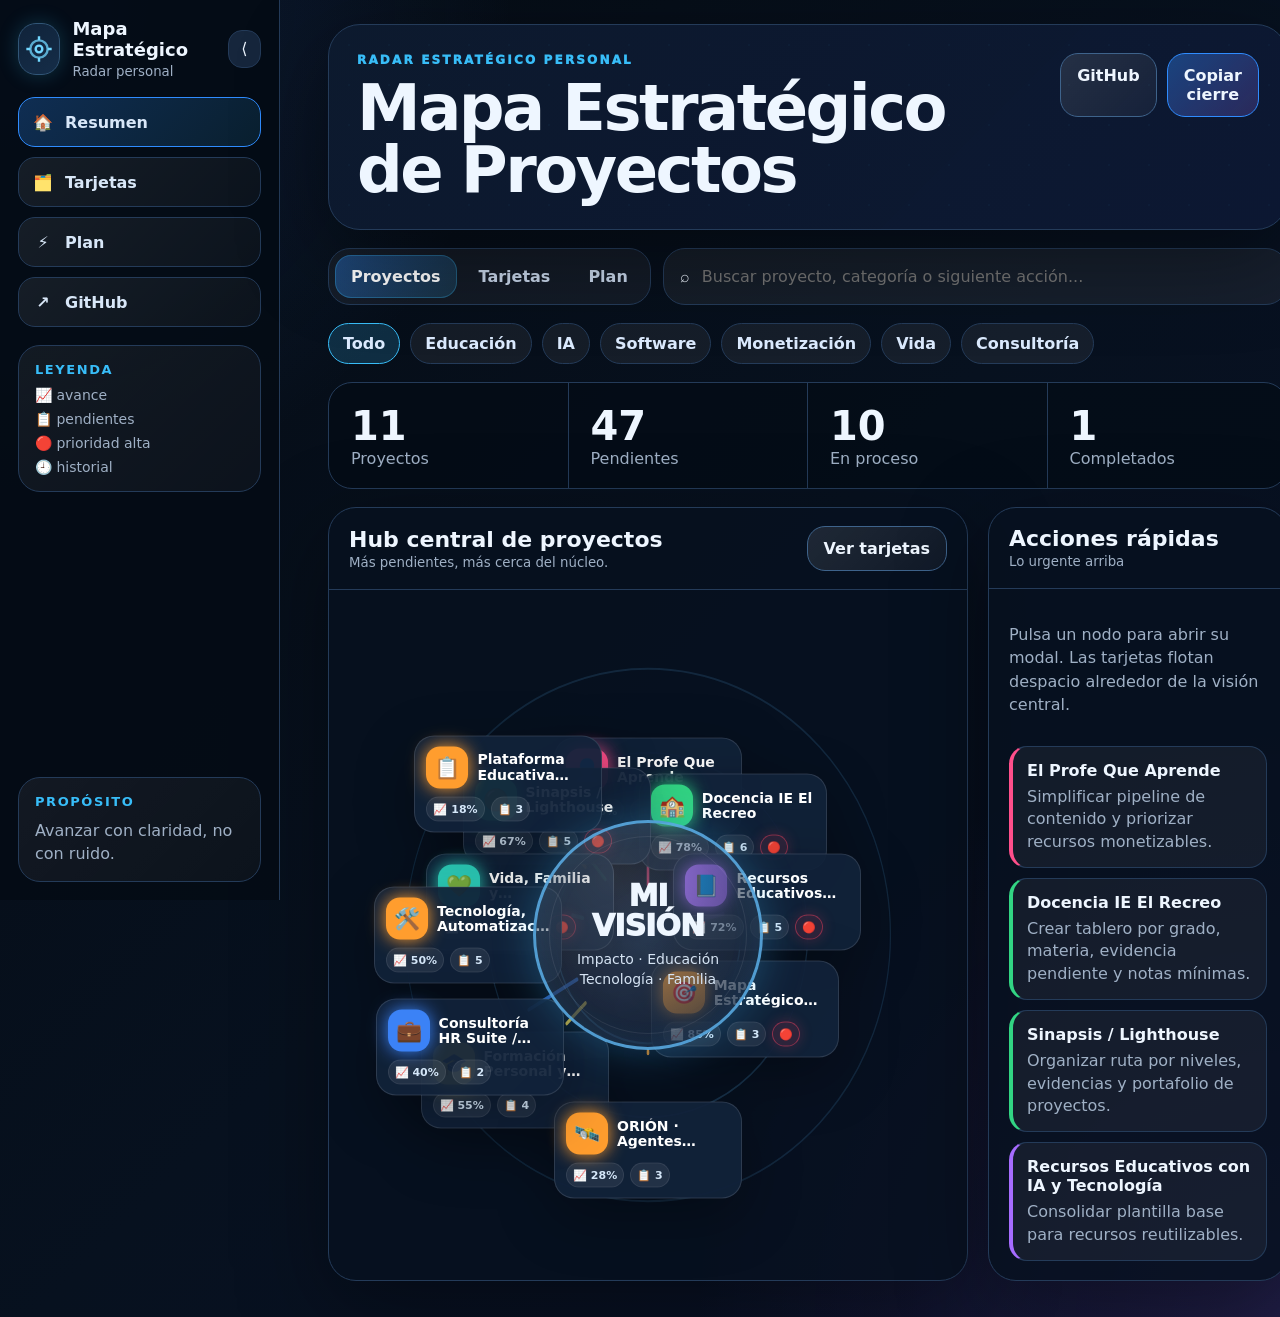
==== commit 095f165a: "Sincroniza docs con hub flotante actualizado" ====
--- a/docs/index.html
+++ b/docs/index.html
@@ -1,42 +1 @@
-<!doctype html>
-<html lang="es">
-<head>
-<meta charset="utf-8"><meta name="viewport" content="width=device-width,initial-scale=1"><meta name="theme-color" content="#06111f">
-<title>Mapa Estratégico de Proyectos</title>
-<style>
-:root{--bg:#06111f;--panel:#0b182a;--card:#12233b;--line:#243b59;--txt:#eef6ff;--muted:#a9b7c9;--blue:#2f8cff;--cyan:#38bdf8;--green:#32d583;--purple:#a66cff;--pink:#ff4f8b;--orange:#ff9d2e;--yellow:#f8d84a;--teal:#2dd4bf;--red:#ff435f;--shadow:0 24px 80px rgba(0,0,0,.35)}*{box-sizing:border-box}body{margin:0;font-family:Inter,system-ui,-apple-system,"Segoe UI",Roboto,Arial,sans-serif;background:radial-gradient(circle at 15% 0,rgba(47,140,255,.18),transparent 30%),radial-gradient(circle at 90% 90%,rgba(166,108,255,.13),transparent 32%),linear-gradient(135deg,#050b13,#07111f 55%,#090e24);color:var(--txt)}button,input,a{font:inherit}button{cursor:pointer}.shell{display:grid;grid-template-columns:280px minmax(0,1fr);min-height:100vh}.side{position:sticky;top:0;height:100vh;padding:18px;background:rgba(4,11,20,.95);border-right:1px solid var(--line);display:flex;flex-direction:column;gap:18px;transition:.24s}.side.collapsed{width:88px}.side.collapsed .txt,.side.collapsed .legend,.side.collapsed .purpose{display:none}.brand{display:flex;align-items:center;gap:12px;color:var(--txt);text-decoration:none}.logo{width:50px;height:50px;border-radius:17px;display:grid;place-items:center;background:linear-gradient(145deg,#10233a,#152d48);border:1px solid #315677;box-shadow:0 0 22px rgba(56,189,248,.25)}.logo svg{width:30px;height:30px}.brand b{display:block}.brand small{color:var(--muted)}.collapse{margin-left:auto;width:38px;height:38px;border-radius:14px;border:1px solid var(--line);background:#14243a;color:#fff}.nav{display:grid;gap:10px}.nav button{height:50px;border:1px solid var(--line);border-radius:16px;background:linear-gradient(135deg,rgba(255,255,255,.07),rgba(255,255,255,.03));color:#d8e7f8;display:flex;align-items:center;gap:12px;padding:0 14px;font-weight:800}.nav button.active,.nav button:hover{border-color:#2f8cff;background:linear-gradient(135deg,rgba(47,140,255,.28),rgba(56,189,248,.11))}.legend,.purpose{border:1px solid var(--line);border-radius:20px;padding:15px;background:rgba(255,255,255,.05)}.legend h4,.purpose h4{margin:0 0 10px;color:var(--cyan);font-size:12px;text-transform:uppercase;letter-spacing:.12em}.legend p,.purpose p{margin:0 0 8px;color:var(--muted);line-height:1.4}.purpose{margin-top:auto}.main{padding:24px clamp(14px,4vw,48px) 38px;display:grid;gap:18px;min-width:0}.top{display:none}.hero{display:flex;align-items:flex-start;justify-content:space-between;gap:18px;border:1px solid var(--line);border-radius:30px;padding:28px;background:linear-gradient(135deg,rgba(13,27,47,.97),rgba(13,24,52,.92));box-shadow:var(--shadow);position:relative;overflow:hidden}.hero:before{content:"";position:absolute;inset:0;background-image:radial-gradient(circle,rgba(56,189,248,.18) 1px,transparent 1.5px);background-size:38px 38px;opacity:.16}.hero>*{position:relative}.eyebrow{margin:0 0 8px;color:var(--cyan);font-size:12px;font-weight:950;letter-spacing:.18em;text-transform:uppercase}.hero h1{margin:0;font-size:clamp(34px,5vw,64px);line-height:.98;letter-spacing:-.04em}.actions{display:flex;gap:10px}.btn{border:1px solid #35597f;border-radius:16px;padding:11px 14px;background:linear-gradient(135deg,rgba(255,255,255,.1),rgba(255,255,255,.04));color:#fff;text-decoration:none;font-weight:850}.btn.primary{background:linear-gradient(135deg,rgba(47,140,255,.38),rgba(166,108,255,.2));border-color:#2f8cff}.tabs{display:grid;grid-template-columns:auto 1fr;gap:12px}.tabbox{display:flex;gap:6px;padding:6px;border:1px solid var(--line);border-radius:20px;background:rgba(255,255,255,.05);overflow:auto}.tab{border:0;border-radius:14px;padding:11px 15px;background:transparent;color:#c8d7eb;font-weight:850;white-space:nowrap}.tab.active{color:#fff;background:linear-gradient(135deg,rgba(47,140,255,.38),rgba(56,189,248,.14));box-shadow:inset 0 0 0 1px rgba(56,189,248,.3)}.search{display:flex;align-items:center;gap:8px;padding:0 15px;border:1px solid var(--line);border-radius:20px;background:rgba(255,255,255,.06)}.search input{border:0;outline:0;background:transparent;color:#fff;width:100%;min-height:50px}.filters{display:flex;flex-wrap:wrap;gap:10px}.chip{border:1px solid var(--line);border-radius:999px;padding:9px 13px;background:rgba(255,255,255,.06);color:#dbeafe;font-weight:820}.chip.active{border-color:#38bdf8;background:rgba(56,189,248,.18)}.stats{display:grid;grid-template-columns:repeat(4,1fr);border:1px solid var(--line);border-radius:22px;overflow:hidden;background:rgba(4,12,22,.72)}.stat{padding:18px 20px;border-right:1px solid var(--line)}.stat:last-child{border-right:0}.stat b{display:block;font-size:38px}.stat span{color:var(--muted)}.view{display:none}.view.active{display:block}.hubWrap{display:grid;grid-template-columns:minmax(0,1fr) 320px;gap:18px}.panel{border:1px solid var(--line);border-radius:26px;background:rgba(7,17,31,.84);box-shadow:var(--shadow);overflow:hidden}.head{padding:17px 20px;border-bottom:1px solid var(--line);display:flex;align-items:center;justify-content:space-between;gap:12px}.head h2{margin:0;font-size:21px}.head small{color:var(--muted)}.radar{position:relative;height:660px;min-height:620px;overflow:hidden;background:radial-gradient(circle at 50% 50%,rgba(56,189,248,.13),transparent 20%),radial-gradient(circle at 50% 50%,rgba(166,108,255,.08),transparent 37%)}.orbits,.wires{position:absolute;inset:0;width:100%;height:100%;pointer-events:none}.centerNode{position:absolute;left:50%;top:50%;transform:translate(-50%,-50%);width:210px;height:210px;border-radius:50%;display:grid;place-items:center;text-align:center;padding:24px;background:radial-gradient(circle at 35% 24%,rgba(255,255,255,.14),rgba(18,34,58,.96));border:3px solid rgba(91,177,234,.8);box-shadow:0 0 42px rgba(56,189,248,.28),inset 0 0 35px rgba(56,189,248,.08);animation:pulse 4s ease-in-out infinite;z-index:2}.centerNode b{font-size:31px}.centerNode span{color:#cbd9eb;line-height:1.4}.node{position:absolute;z-index:3;width:clamp(145px,17vw,205px);min-height:72px;border:1px solid rgba(255,255,255,.12);border-radius:19px;padding:10px 11px;background:rgba(18,34,58,.95);box-shadow:0 18px 60px rgba(0,0,0,.3);transition:left .35s ease,top .35s ease,transform .2s ease,box-shadow .2s ease;text-align:left;color:#fff}.node:hover{transform:translate(-50%,-50%) translateY(-5px) scale(1.02)!important;box-shadow:0 0 34px color-mix(in srgb,var(--c),transparent 35%)}.node.selected{outline:2px solid color-mix(in srgb,var(--c),white 10%)}.nodeTop{display:flex;gap:9px;align-items:center}.nodeI{flex:0 0 42px;width:42px;height:42px;border-radius:14px;display:grid;place-items:center;background:var(--c);box-shadow:0 0 18px var(--c);font-size:21px}.nodeName{display:-webkit-box;-webkit-line-clamp:2;-webkit-box-orient:vertical;overflow:hidden;font-size:15px;font-weight:900;line-height:1.15;word-break:normal}.nodeStats{display:flex;gap:6px;flex-wrap:wrap;margin-top:8px}.pill{font-size:12px;font-weight:850;border:1px solid rgba(255,255,255,.09);border-radius:999px;padding:5px 7px;background:rgba(255,255,255,.07);color:#dbeafe}.pill.red{background:rgba(255,67,95,.14);border-color:rgba(255,67,95,.45);color:#ffd9df}.quick{padding:17px;display:grid;gap:10px}.qa{border:1px solid var(--line);border-left:4px solid var(--c);border-radius:16px;padding:12px;background:rgba(255,255,255,.05)}.qa b{display:block}.qa p{margin:5px 0 0;color:var(--muted);font-size:14px}.cards{display:grid;grid-template-columns:repeat(2,minmax(260px,1fr));gap:15px;padding:15px}.card{border:1px solid var(--line);border-radius:22px;padding:14px;background:linear-gradient(145deg,rgba(18,34,58,.96),rgba(11,22,40,.98));position:relative;overflow:hidden}.card:before{content:"";position:absolute;top:0;left:0;right:0;height:4px;background:var(--c)}.cardTop{display:flex;align-items:center;justify-content:space-between;gap:10px}.cardMain{display:flex;gap:10px;align-items:center}.cardI{width:44px;height:44px;border-radius:14px;display:grid;place-items:center;background:var(--c);box-shadow:0 0 17px var(--c);font-size:21px}.cardName{display:-webkit-box;-webkit-line-clamp:2;-webkit-box-orient:vertical;overflow:hidden;font-weight:900}.tiny{color:var(--muted);font-size:13px}.hist{width:35px;height:35px;border:1px solid var(--line);border-radius:12px;background:rgba(255,255,255,.08);color:#fff}.hist:hover{border-color:#38bdf8;background:rgba(56,189,248,.16)}.bar{height:9px;border-radius:999px;background:#102137;overflow:hidden;margin-top:10px}.bar i{display:block;height:100%;background:linear-gradient(90deg,var(--c),#fff);box-shadow:0 0 18px var(--c)}.more{display:none;margin-top:10px;color:var(--muted);line-height:1.45}.card.open .more{display:block}.tagbox{display:flex;flex-wrap:wrap;gap:6px;margin-top:8px}.tag{font-size:11px;border:1px solid var(--line);border-radius:999px;padding:5px 8px;background:rgba(255,255,255,.07);color:#d7e7fb}.plan{display:grid;gap:12px;padding:15px}.planItem{display:grid;grid-template-columns:auto 1fr auto;gap:12px;align-items:start;border:1px solid var(--line);border-left:5px solid var(--c);border-radius:18px;padding:14px;background:rgba(255,255,255,.05)}.planItem p{margin:5px 0 0;color:var(--muted)}.mobileOnly{display:none}.modalBg{position:fixed;inset:0;display:none;align-items:center;justify-content:center;padding:18px;background:rgba(3,8,15,.62);backdrop-filter:blur(6px);z-index:80}.modalBg.open{display:flex;animation:fade .18s ease}.modal{width:min(760px,100%);border:1px solid var(--line);border-radius:28px;background:linear-gradient(145deg,rgba(11,22,40,.99),rgba(18,34,58,.97));box-shadow:var(--shadow);overflow:hidden}.modalH{display:flex;justify-content:space-between;align-items:center;gap:12px;padding:18px;border-bottom:1px solid var(--line)}.modalTitle{display:flex;align-items:center;gap:12px}.bigI{width:52px;height:52px;border-radius:16px;display:grid;place-items:center;background:var(--c);box-shadow:0 0 18px var(--c);font-size:24px}.modal h3{margin:0}.modal small{color:var(--muted)}.x{width:40px;height:40px;border:1px solid var(--line);border-radius:14px;background:rgba(255,255,255,.08);color:#fff}.modalB{padding:18px;display:grid;gap:14px}.modalStats{display:flex;flex-wrap:wrap;gap:8px}.box{border:1px solid var(--line);border-radius:17px;padding:13px;background:rgba(255,255,255,.045)}.box h4{margin:0 0 8px}.box p{margin:0;color:var(--muted);line-height:1.45}.split{display:grid;grid-template-columns:1fr 1fr;gap:12px}.timeline{display:grid;gap:9px}.tl{border-left:3px solid var(--c);padding-left:10px}.tl p{margin:2px 0 0;color:var(--muted)}.toast{position:fixed;right:18px;bottom:18px;background:#081525;border:1px solid var(--line);border-radius:15px;padding:12px 14px;box-shadow:var(--shadow);opacity:0;transform:translateY(12px);transition:.2s;z-index:90}.toast.show{opacity:1;transform:translateY(0)}@keyframes pulse{50%{box-shadow:0 0 56px rgba(56,189,248,.38),inset 0 0 42px rgba(56,189,248,.1)}}@keyframes fade{from{opacity:0}to{opacity:1}}
-@media(max-width:1180px){.shell{grid-template-columns:1fr}.side{position:fixed;z-index:70;left:0;top:0;bottom:0;width:280px;height:auto;transform:translateX(-103%);box-shadow:var(--shadow)}.side.open{transform:translateX(0)}.collapse{display:none}.top{display:flex;position:sticky;top:0;z-index:65;align-items:center;justify-content:space-between;padding:11px 12px;border-bottom:1px solid var(--line);background:rgba(4,12,22,.95);backdrop-filter:blur(10px)}.menu{width:42px;height:42px;border:1px solid var(--line);border-radius:14px;background:#14243a;color:#fff}.top .logo{width:36px;height:36px;border-radius:13px}.top .logo svg{width:22px;height:22px}.main{padding:12px}.hubWrap{grid-template-columns:1fr}.quick{display:none}.radar{height:620px}.node{width:158px;min-height:66px}.nodeI{width:37px;height:37px;font-size:18px}.nodeName{font-size:13px}.pill{font-size:11px;padding:4px 6px}.centerNode{width:185px;height:185px}.centerNode b{font-size:26px}.cards{grid-template-columns:repeat(2,minmax(230px,1fr))}.split{grid-template-columns:1fr}}
-@media(max-width:720px){.hero{padding:17px;border-radius:22px}.hero h1{font-size:30px}.actions{display:none}.tabs{grid-template-columns:1fr}.stats{grid-template-columns:repeat(2,1fr)}.stat{border-bottom:1px solid var(--line);padding:14px}.stat:nth-child(2){border-right:0}.stat b{font-size:30px}.hubWrap{display:none}.mobileOnly{display:grid}.cards{grid-template-columns:1fr}.tab[data-view="cards"]{display:none}.mList{padding:13px;display:grid;gap:10px}.mCard{border:1px solid var(--line);border-radius:20px;background:linear-gradient(145deg,rgba(18,34,58,.96),rgba(11,22,40,.98));overflow:hidden}.mHead{display:flex;gap:9px;align-items:center;padding:12px}.mI{width:40px;height:40px;border-radius:13px;display:grid;place-items:center;background:var(--c);box-shadow:0 0 16px var(--c)}.mT{min-width:0;flex:1}.mT b{display:block;white-space:nowrap;overflow:hidden;text-overflow:ellipsis}.mT small{color:var(--muted)}.mStats{display:flex;gap:5px;flex-wrap:wrap}.mBody{max-height:0;overflow:hidden;transition:max-height .25s ease,padding .25s ease;background:rgba(255,255,255,.035);color:var(--muted);line-height:1.45}.mCard.open .mBody{max-height:260px;padding:0 12px 12px}.hist{width:33px;height:33px}}
-</style>
-</head>
-<body>
-<div class="shell"><aside class="side" id="side"><a class="brand" href="#"><span class="logo"><svg viewBox="0 0 24 24" fill="none" stroke="#72d7ff" stroke-width="1.8"><circle cx="12" cy="12" r="2.5"/><circle cx="12" cy="12" r="6.5" opacity=".75"/><path d="M2.5 12h3M18.5 12h3M12 2.5v3M12 18.5v3"/></svg></span><span class="txt"><b>Mapa Estratégico</b><small>Radar personal</small></span><button class="collapse" id="collapse">⟨</button></a><nav class="nav" id="nav"></nav><section class="legend"><h4>Leyenda</h4><p>📈 Avance</p><p>📋 Pendientes</p><p>🔴 Prioridad alta</p><p>🕘 Historial</p></section><section class="purpose"><h4>Propósito</h4><p>Avanzar con claridad, no con ruido.</p></section></aside><main class="main"><header class="top"><button class="menu" id="menu">☰</button><span class="brand"><span class="logo"><svg viewBox="0 0 24 24" fill="none" stroke="#72d7ff" stroke-width="1.8"><circle cx="12" cy="12" r="2.5"/><circle cx="12" cy="12" r="6.5" opacity=".75"/><path d="M2.5 12h3M18.5 12h3M12 2.5v3M12 18.5v3"/></svg></span><span class="txt"><b>Mapa Estratégico</b></span></span><button class="btn" id="copyTop">Copiar</button></header><section class="hero"><div><p class="eyebrow">Radar estratégico personal</p><h1>Mapa Estratégico de Proyectos</h1></div><div class="actions"><a class="btn" target="_blank" href="https://github.com/Anfaliz1703/Mapa-Estrategico-de-Proyectos">GitHub</a><button class="btn primary" id="copyClose">Copiar cierre</button></div></section><section class="tabs"><div class="tabbox"><button class="tab active" data-view="hub">Proyectos</button><button class="tab" data-view="cards">Tarjetas</button><button class="tab" data-view="plan">Plan</button></div><label class="search">⌕ <input id="q" placeholder="Buscar proyecto, categoría o acción..."></label></section><section class="filters" id="filters"></section><section class="stats"><article class="stat"><b id="stProjects">0</b><span>Proyectos</span></article><article class="stat"><b id="stPend">0</b><span>Pendientes</span></article><article class="stat"><b id="stDoing">0</b><span>En proceso</span></article><article class="stat"><b id="stDone">0</b><span>Completados</span></article></section><section class="view active" id="view-hub"><div class="hubWrap"><article class="panel"><div class="head"><div><h2>Hub central de proyectos</h2><small>Más pendientes = más cerca del núcleo.</small></div><button class="btn" data-switch="cards">Ver tarjetas</button></div><div class="radar" id="radar"><svg class="orbits" viewBox="0 0 1000 700" preserveAspectRatio="none"><ellipse cx="500" cy="350" rx="145" ry="110" fill="none" stroke="rgba(91,177,234,.35)" stroke-width="2"/><ellipse cx="500" cy="350" rx="260" ry="190" fill="none" stroke="rgba(91,177,234,.22)" stroke-width="2"/><ellipse cx="500" cy="350" rx="380" ry="265" fill="none" stroke="rgba(91,177,234,.15)" stroke-width="2"/></svg><svg class="wires" id="lines"></svg><div class="centerNode"><div><b>MI VISIÓN</b><span>Impacto · Educación<br>Tecnología · Familia</span></div></div><div id="nodes"></div></div></article><aside class="panel"><div class="head"><div><h2>Acciones rápidas</h2><small>Urgencia estimada</small></div></div><div class="quick" id="quick"></div></aside></div><div class="mobileOnly"><article class="panel"><div class="head" id="mobileReset"><div><h2>Proyectos</h2><small>Toca el título para recoger todos.</small></div><span class="btn">Reset</span></div><div class="mList" id="mList"></div></article></div></section><section class="view" id="view-cards"><article class="panel"><div class="head"><div><h2 id="cardsTitle">Tarjetas con porcentajes</h2><small>Toca una tarjeta para desplegar.</small></div></div><div class="cards" id="cards"></div></article></section><section class="view" id="view-plan"><article class="panel"><div class="head"><div><h2>Plan operativo</h2><small>Próximos movimientos.</small></div></div><div class="plan" id="plan"></div></article></section></main></div><div class="modalBg" id="modalBg"><article class="modal"><div class="modalH"><div class="modalTitle"><div class="bigI" id="bigI">📁</div><div><h3 id="mTitle">Proyecto</h3><small id="mSub"></small></div></div><button class="x" id="close">✕</button></div><div class="modalB"><div class="modalStats" id="mStats"></div><div class="split"><div class="box"><h4>Resumen</h4><p id="mSummary"></p></div><div class="box"><h4>Siguiente acción</h4><p id="mNext"></p></div></div><div class="split"><div class="box"><h4>Etiquetas</h4><div class="tagbox" id="mTags"></div></div><div class="box"><h4>Historial</h4><div class="timeline" id="mTime"></div></div></div></div></article></div><div class="toast" id="toast"></div>
-<script>
-(()=>{const css=v=>getComputedStyle(document.documentElement).getPropertyValue(v).trim();
-const P=[
-{id:'doc',n:'Docencia IE El Recreo',a:'Educación institucional',c:['educacion','institucional','planeacion','feria'],pr:'alta',pg:78,pe:6,s:'Activo permanente',sum:'Planeaciones, notas, asistencias, controles diarios, desempeños, ESTEMBRANDO, CafeTech, CafeSec, feria, malla y actas.',next:'Crear tablero por grado, materia, evidencia pendiente y notas mínimas.',co:'--green',e:'🏫',h:[['02 Sep','Se refinó la estructura del proyecto docente.'],['03 Sep','Se priorizó tablero de notas y evidencias.']]},
-{id:'rec',n:'Recursos Educativos con IA y Tecnología',a:'Recursos educativos',c:['educacion','ia','recursos','guias'],pr:'alta',pg:72,pe:5,s:'Activo',sum:'Guías PDF, HTML offline, Cornell, laboratorios virtuales, plantillas, rúbricas y apps de clase.',next:'Consolidar plantilla base para recursos reutilizables.',co:'--purple',e:'📘',h:[['29 Ago','Se unificaron guías y apps como un solo frente.'],['03 Sep','Se conectó con marca personal.']]},
-{id:'orion',n:'ORIÓN · Agentes Docentes',a:'Software & IA',c:['ia','software'],pr:'media',pg:28,pe:3,s:'Diseño',sum:'Sistema de agentes: ORIÓN recibe intención, MERLIN genera recursos y SÉNECA valida calidad.',next:'Definir flujo exacto de agentes y archivos implicados.',co:'--orange',e:'🛰️',h:[['20 Ago','Se pausó hasta definir malla.'],['03 Sep','Se reubicó como soporte a recursos/colegio.']]},
-{id:'epqa',n:'El Profe Que Aprende',a:'Marca personal',c:['monetizacion','educacion'],pr:'alta',pg:46,pe:7,s:'Activo estratégico',sum:'Marca educativa, contenido, comunidad, recursos, blogs, sitio web y monetización.',next:'Simplificar pipeline de contenido y priorizar recursos monetizables.',co:'--pink',e:'👤',h:[['28 Ago','Se definió paquete de guion, cover, post y assets.'],['03 Sep','Se confirmó frente rentable a mediano plazo.']]},
-{id:'sin',n:'Sinapsis / Lighthouse',a:'Educación institucional',c:['educacion','emprendimiento'],pr:'alta',pg:67,pe:5,s:'En operación',sum:'Clases infantiles y juveniles; convenio Lighthouse; juegos de estudiantes.',next:'Organizar ruta por niveles, evidencias y portafolio de proyectos.',co:'--green',e:'🟢',h:[['26 Ago','Iteraciones de juegos de estudiantes.'],['03 Sep','Juegos estudiantiles quedaron dentro de Sinapsis.']]},
-{id:'plat',n:'Plataforma Educativa Integral',a:'Software & IA',c:['software','educacion'],pr:'media',pg:18,pe:3,s:'Idea avanzada',sum:'Plataforma de notas, observaciones, convivencia, comités y consulta para familias.',next:'Definir arquitectura por módulos y experiencia simple.',co:'--orange',e:'📋',h:[['01 Sep','Se planteó como proyecto aparte.'],['03 Sep','Se vinculó con ORIENTA y gestión institucional.']]},
-{id:'form',n:'Formación Personal y Profesional',a:'Formación',c:['formacion'],pr:'media',pg:55,pe:4,s:'Formación',sum:'Doctorado, inglés, IA, eventos, convocatorias, ingreso y ascenso.',next:'Establecer tablero de evidencias y plan semanal realista.',co:'--yellow',e:'🎓',h:[['01 Sep','Se consolidó inglés, doctorado y eventos.'],['03 Sep','Se reconoció riesgo de sobrecarga.']]},
-{id:'vida',n:'Vida, Familia y Sostenibilidad',a:'Vida personal',c:['vida-personal'],pr:'alta',pg:62,pe:4,s:'Vida personal',sum:'Sueño, salud, pareja, Matteo, rutinas familiares y límites de carga.',next:'Definir indicadores simples de bienestar y descanso.',co:'--teal',e:'💚',h:[['28 Ago','Se registró afectación del sueño.'],['03 Sep','Se puso como eje transversal del mapa.']]},
-{id:'tec',n:'Tecnología, Automatización y Experimentación',a:'Software & IA',c:['software','ia'],pr:'media',pg:50,pe:5,s:'Software & IA',sum:'GitHub, Vercel, PWA, hardware personal, automatizaciones y prototipos.',next:'Priorizar herramientas útiles y compras/configuraciones claves.',co:'--orange',e:'🛠️',h:[['31 Ago','Consultas de RAM, iPhone y accesorios.'],['03 Sep','Se ligó a la PWA del radar estratégico.']]},
-{id:'hr',n:'Consultoría HR Suite / Nómina',a:'Consultoría',c:['consultoria','software'],pr:'media',pg:40,pe:2,s:'Consultoría',sum:'Revisión técnica, roadmaps, archivos críticos y tareas acotadas.',next:'Mantener límite de reuniones y tareas derivadas.',co:'--blue',e:'💼',h:[['07 Jul','Se documentó roadmap técnico de nómina.'],['03 Sep','Se mantuvo como frente externo con límites.']]},
-{id:'mapa',n:'Mapa Estratégico de Proyectos',a:'Software & IA',c:['software','ia'],pr:'alta',pg:85,pe:3,s:'En construcción',sum:'Radar visual, dashboard, GitHub Pages, bitácoras, cierres diarios y relaciones.',next:'Alimentar historial real y vincular porcentajes a datos vivos.',co:'--orange',e:'🎯',h:[['02 Sep','Repositorio creado y primera vista funcional.'],['03 Sep','Se iteró diseño desktop, tablet y móvil.']]}
-].sort((x,y)=>((y.pr==='alta')-(x.pr==='alta'))||(y.pe-x.pe)||(x.pg-y.pg));
-const $=s=>document.querySelector(s), $$=s=>document.querySelectorAll(s), S={v:'hub',f:'todos',q:''}; const cats=[['todos','Todo'],['educacion','Educación'],['ia','IA'],['software','Software'],['monetizacion','Monetización'],['vida-personal','Vida'],['consultoria','Consultoría']];
-function ok(p){let q=S.q.toLowerCase().trim();return(S.f==='todos'||p.c.includes(S.f))&&(!q||[p.n,p.a,p.sum,p.next,...p.c].join(' ').toLowerCase().includes(q))}function cur(){return P.filter(ok)}
-function nav(){let n=$('#nav');n.innerHTML='';[['hub','🏠','Resumen'],['cards','🗂️','Tarjetas'],['plan','⚡','Plan'],['git','↗','GitHub']].forEach(x=>{let b=document.createElement('button');b.className=x[0]===S.v?'active':'';b.innerHTML=`<span>${x[1]}</span><span class="txt">${x[2]}</span>`;b.onclick=()=>x[0]==='git'?open('https://github.com/Anfaliz1703/Mapa-Estrategico-de-Proyectos','_blank'):view(x[0]);n.appendChild(b)})}
-function filters(){let f=$('#filters');f.innerHTML='';cats.forEach(([v,l])=>{let b=document.createElement('button');b.className='chip'+(S.f===v?' active':'');b.textContent=l;b.onclick=()=>{S.f=v;render()};f.appendChild(b)})}
-function stats(){let a=cur();$('#stProjects').textContent=a.length;$('#stPend').textContent=a.reduce((s,p)=>s+p.pe,0);$('#stDoing').textContent=Math.max(0,a.length-1);$('#stDone').textContent=1}
-function hub(){let r=$('#radar'), w=r.clientWidth, h=r.clientHeight, cx=w/2, cy=h/2, maxPe=Math.max(...P.map(p=>p.pe)), minPe=Math.min(...P.map(p=>p.pe));let nodes=$('#nodes'), lines=$('#lines');nodes.innerHTML='';lines.innerHTML='';let arr=cur();arr.forEach(p=>{let el=document.createElement('button');el.className='node';el.dataset.id=p.id;el.style.setProperty('--c',css(p.co));el.innerHTML=`<div class="nodeTop"><span class="nodeI">${p.e}</span><span class="nodeName">${p.n}</span></div><div class="nodeStats"><span class="pill">📈 ${p.pg}%</span><span class="pill">📋 ${p.pe}</span>${p.pr==='alta'?'<span class="pill red">🔴</span>':''}</div>`;el.onclick=()=>modal(p);nodes.appendChild(el)});requestAnimationFrame(()=>layout(arr,w,h,cx,cy,maxPe,minPe))}
-function layout(arr,w,h,cx,cy,maxPe,minPe){let els=arr.map(p=>document.querySelector(`.node[data-id="${p.id}"]`));let angles=[-90,-52,-128,-18,-162,24,156,60,-210,116,-248,0];let minR=Math.min(w,h)*.27, maxR=Math.min(w,h)*.45;let items=arr.map((p,i)=>{let t=(maxPe-p.pe)/Math.max(1,maxPe-minPe);let rad=minR+t*(maxR-minR);let a=(angles[i%angles.length])*Math.PI/180;return{p,el:els[i],x:cx+Math.cos(a)*rad,y:cy+Math.sin(a)*rad,px:cx+Math.cos(a)*rad,py:cy+Math.sin(a)*rad,w:els[i].offsetWidth,h:els[i].offsetHeight}});for(let k=0;k<140;k++){for(let it of items){it.x+=(it.px-it.x)*.025;it.y+=(it.py-it.y)*.025;let dx=it.x-cx,dy=it.y-cy,d=Math.hypot(dx,dy)||1,need=118+Math.max(it.w,it.h)/2;if(d<need){let m=(need-d)/d;it.x+=dx*m;it.y+=dy*m}it.x=Math.max(it.w/2+12,Math.min(w-it.w/2-12,it.x));it.y=Math.max(it.h/2+12,Math.min(h-it.h/2-12,it.y))}for(let i=0;i<items.length;i++)for(let j=i+1;j<items.length;j++){let a=items[i],b=items[j],dx=b.x-a.x,dy=b.y-a.y,ox=(a.w+b.w)/2+14-Math.abs(dx),oy=(a.h+b.h)/2+14-Math.abs(dy);if(ox>0&&oy>0){if(ox<oy){let s=dx<0?-1:1;a.x-=ox*s/2;b.x+=ox*s/2}else{let s=dy<0?-1:1;a.y-=oy*s/2;b.y+=oy*s/2}}}}items.forEach(it=>{it.el.style.left=it.x+'px';it.el.style.top=it.y+'px';it.el.style.transform='translate(-50%,-50%)';let ln=document.createElementNS('http://www.w3.org/2000/svg','line');ln.setAttribute('x1',cx);ln.setAttribute('y1',cy);ln.setAttribute('x2',it.x);ln.setAttribute('y2',it.y);ln.setAttribute('stroke',css(it.p.co));ln.setAttribute('stroke-width','4');ln.setAttribute('stroke-linecap','round');ln.setAttribute('opacity','.86');$('#lines').appendChild(ln)})}
-function cards(){let g=$('#cards');g.innerHTML='';cur().forEach(p=>{let c=document.createElement('article');c.className='card';c.style.setProperty('--c',css(p.co));c.innerHTML=`<div class="cardTop"><div class="cardMain"><span class="cardI">${p.e}</span><div><span class="cardName">${p.n}</span><span class="tiny">${p.s}</span></div></div><button class="hist">🕘</button></div><div class="nodeStats"><span class="pill">📈 ${p.pg}%</span><span class="pill">📋 ${p.pe}</span>${p.pr==='alta'?'<span class="pill red">🔴</span>':''}</div><div class="bar"><i style="width:${p.pg}%"></i></div><div class="more">${p.sum}<div class="tagbox">${p.c.map(t=>`<span class="tag">${t}</span>`).join('')}</div></div>`;c.querySelector('.hist').onclick=e=>{e.stopPropagation();modal(p,true)};c.onclick=()=>c.classList.toggle('open');g.appendChild(c)})}
-function mobile(){let m=$('#mList');m.innerHTML='';cur().forEach(p=>{let c=document.createElement('article');c.className='mCard';c.style.setProperty('--c',css(p.co));c.innerHTML=`<div class="mHead"><span class="mI">${p.e}</span><span class="mT"><b>${p.n}</b><small>${p.s}</small></span><span class="mStats"><span class="pill">📈 ${p.pg}%</span><span class="pill">📋 ${p.pe}</span>${p.pr==='alta'?'<span class="pill red">🔴</span>':''}</span><button class="hist">🕘</button></div><div class="mBody">${p.next}</div>`;c.querySelector('.hist').onclick=e=>{e.stopPropagation();modal(p,true)};c.querySelector('.mHead').onclick=()=>c.classList.toggle('open');m.appendChild(c)})}
-function plan(){let l=$('#plan');l.innerHTML='';cur().slice(0,7).forEach((p,i)=>{let d=document.createElement('div');d.className='planItem';d.style.setProperty('--c',css(p.co));d.innerHTML=`<b>${i+1}</b><div><b>${p.n}</b><p>${p.next}</p></div><span>${p.pr==='alta'?'🔴':'🟡'}</span>`;l.appendChild(d)})}
-function modal(p,history=false){$('#bigI').textContent=p.e;$('#bigI').style.setProperty('--c',css(p.co));$('#mTitle').textContent=p.n;$('#mSub').textContent=`${p.a} · ${p.s}`;$('#mStats').innerHTML=`<span class="pill">📈 ${p.pg}%</span><span class="pill">📋 ${p.pe}</span>${p.pr==='alta'?'<span class="pill red">🔴 Prioridad alta</span>':''}<span class="pill">🕘 ${p.h.length}</span>`;$('#mSummary').textContent=history?'Historial del proyecto seleccionado.':p.sum;$('#mNext').textContent=p.next;$('#mTags').innerHTML=p.c.map(t=>`<span class="tag">${t}</span>`).join('');$('#mTime').innerHTML=p.h.map(x=>`<div class="tl"><b>${x[0]}</b><p>${x[1]}</p></div>`).join('');$('#modalBg').classList.add('open')}
-function view(v){S.v=v;$$('.tab').forEach(t=>t.classList.toggle('active',t.dataset.view===v));['hub','cards','plan'].forEach(x=>$('#view-'+x).classList.toggle('active',x===v));nav();if(v==='hub')setTimeout(hub,60)}function copy(){let t=cur().slice(0,5).map(p=>`• ${p.n}: ${p.pg}% · ${p.pe} pendientes · ${p.next}`).join('\n');navigator.clipboard.writeText(t).then(()=>toast('Cierre copiado'))}function toast(x){let t=$('#toast');t.textContent=x;t.classList.add('show');setTimeout(()=>t.classList.remove('show'),1700)}function render(){filters();stats();hub();cards();mobile();plan();nav()}
-$('#q').oninput=e=>{S.q=e.target.value;render()};$$('.tab').forEach(t=>t.onclick=()=>view(t.dataset.view));document.body.onclick=e=>{let s=e.target.closest('[data-switch]');if(s)view(s.dataset.switch)};$('#menu').onclick=()=>$('#side').classList.toggle('open');$('#collapse').onclick=()=>$('#side').classList.toggle('collapsed');$('#copyClose').onclick=copy;$('#copyTop').onclick=copy;$('#close').onclick=()=>$('#modalBg').classList.remove('open');$('#modalBg').onclick=e=>{if(e.target.id==='modalBg')$('#modalBg').classList.remove('open')};$('#mobileReset').onclick=()=>$$('.mCard').forEach(c=>c.classList.remove('open'));addEventListener('resize',()=>setTimeout(hub,100));render();})();
-</script></body></html>
+<!doctype html><html lang="es"><head><meta charset="utf-8"><meta name="viewport" content="width=device-width,initial-scale=1"><meta name="theme-color" content="#07111f"><title>Mapa Estratégico de Proyectos</title><style>body{margin:0;background:#07111f;color:#eef6ff;font-family:system-ui,-apple-system,Segoe UI,Roboto,Arial,sans-serif;display:grid;place-items:center;min-height:100vh}.card{width:min(620px,calc(100% - 32px));border:1px solid #243b59;border-radius:24px;background:linear-gradient(145deg,#0d1b2f,#101f37);padding:28px;box-shadow:0 26px 90px rgba(0,0,0,.38)}h1{margin:0 0 10px;font-size:28px}p{color:#9fb0c5;line-height:1.5}.btn{display:inline-block;margin-top:12px;border:1px solid #3e638b;border-radius:16px;padding:12px 16px;color:#fff;text-decoration:none;background:linear-gradient(135deg,rgba(47,140,255,.38),rgba(166,108,255,.2));font-weight:800}.radar{width:54px;height:54px;border-radius:18px;display:grid;place-items:center;background:#10233a;border:1px solid #315677;margin-bottom:16px;box-shadow:0 0 28px rgba(56,189,248,.25)}</style><script>const root='https://anfaliz1703.github.io/Mapa-Estrategico-de-Proyectos/';if(location.href!==root){location.replace(root+'?v=hub-flotante-20260903')}</script></head><body><main class="card"><div class="radar">◎</div><h1>Mapa Estratégico de Proyectos</h1><p>Cargando la versión principal del hub flotante. Si no redirige automáticamente, abre el acceso principal.</p><a class="btn" href="https://anfaliz1703.github.io/Mapa-Estrategico-de-Proyectos/?v=hub-flotante-20260903">Abrir radar</a></main></body></html>
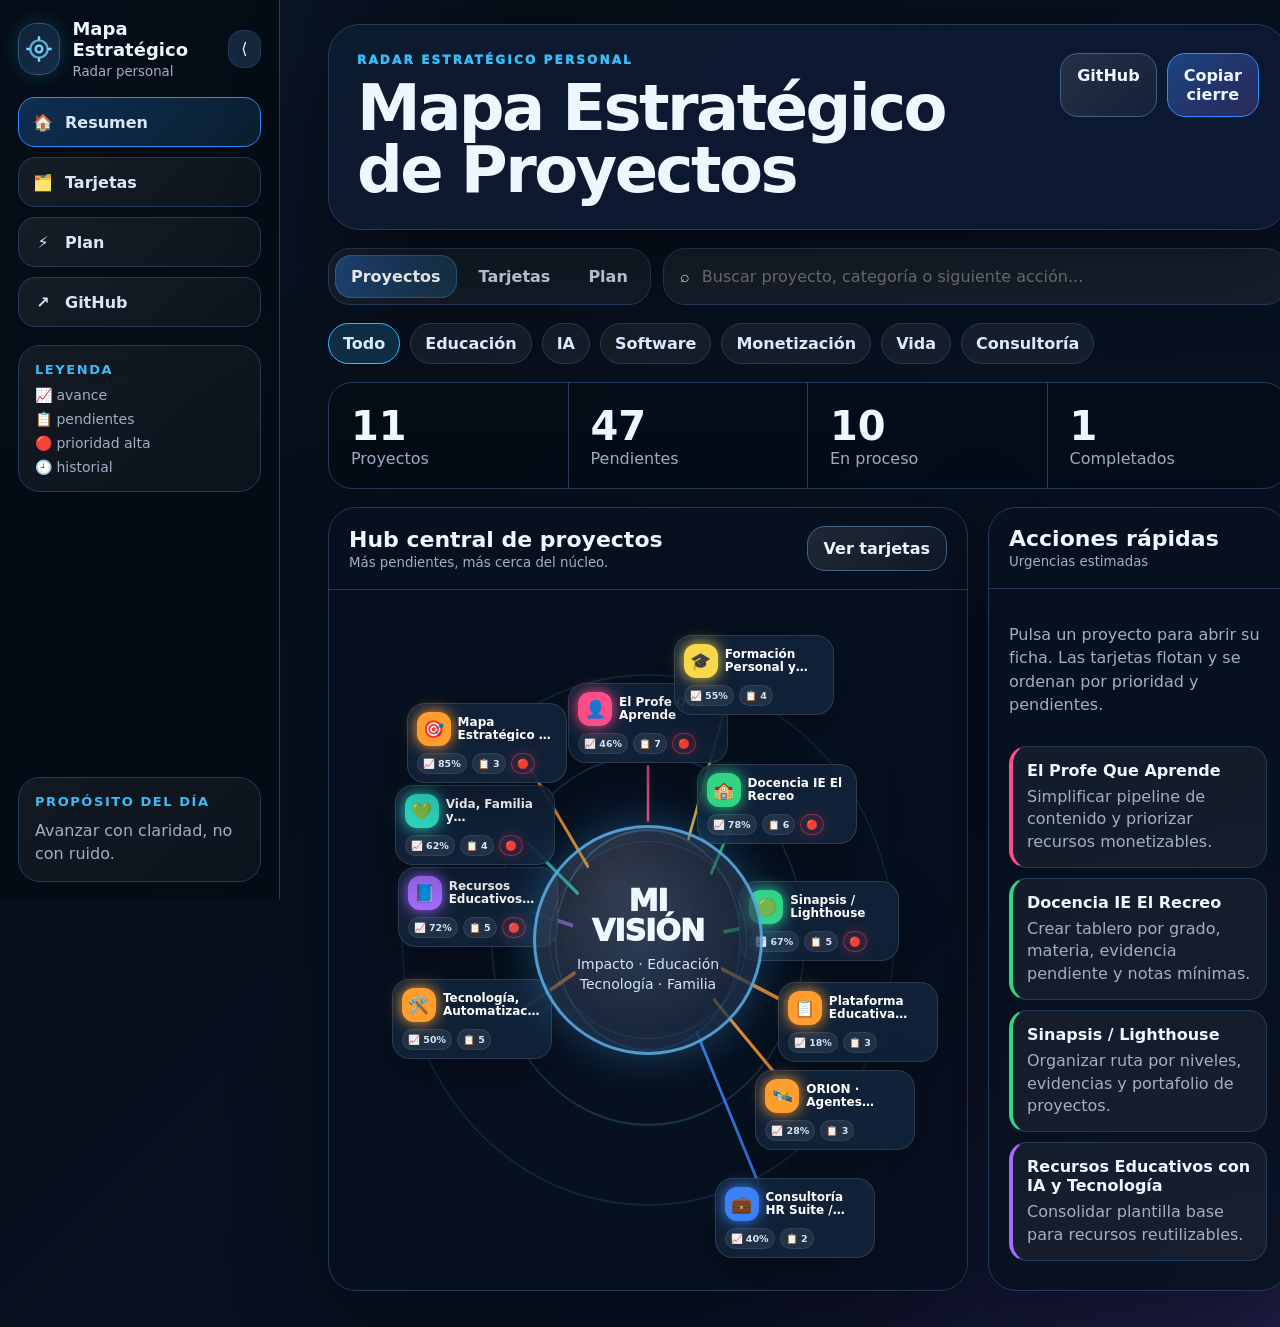
==== commit 7865662f: "Update docs redirect to compact nodes version" ====
--- a/docs/index.html
+++ b/docs/index.html
@@ -1 +1 @@
-<!doctype html><html lang="es"><head><meta charset="utf-8"><meta name="viewport" content="width=device-width,initial-scale=1"><meta name="theme-color" content="#07111f"><title>Mapa Estratégico de Proyectos</title><style>body{margin:0;background:#07111f;color:#eef6ff;font-family:system-ui,-apple-system,Segoe UI,Roboto,Arial,sans-serif;display:grid;place-items:center;min-height:100vh}.card{width:min(620px,calc(100% - 32px));border:1px solid #243b59;border-radius:24px;background:linear-gradient(145deg,#0d1b2f,#101f37);padding:28px;box-shadow:0 26px 90px rgba(0,0,0,.38)}h1{margin:0 0 10px;font-size:28px}p{color:#9fb0c5;line-height:1.5}.btn{display:inline-block;margin-top:12px;border:1px solid #3e638b;border-radius:16px;padding:12px 16px;color:#fff;text-decoration:none;background:linear-gradient(135deg,rgba(47,140,255,.38),rgba(166,108,255,.2));font-weight:800}.radar{width:54px;height:54px;border-radius:18px;display:grid;place-items:center;background:#10233a;border:1px solid #315677;margin-bottom:16px;box-shadow:0 0 28px rgba(56,189,248,.25)}</style><script>const root='https://anfaliz1703.github.io/Mapa-Estrategico-de-Proyectos/';if(location.href!==root){location.replace(root+'?v=hub-flotante-20260903')}</script></head><body><main class="card"><div class="radar">◎</div><h1>Mapa Estratégico de Proyectos</h1><p>Cargando la versión principal del hub flotante. Si no redirige automáticamente, abre el acceso principal.</p><a class="btn" href="https://anfaliz1703.github.io/Mapa-Estrategico-de-Proyectos/?v=hub-flotante-20260903">Abrir radar</a></main></body></html>+<!doctype html><html lang="es"><head><meta charset="utf-8"><meta name="viewport" content="width=device-width,initial-scale=1"><meta name="theme-color" content="#07111f"><title>Mapa Estratégico de Proyectos</title><style>body{margin:0;background:#07111f;color:#eef6ff;font-family:system-ui,-apple-system,Segoe UI,Roboto,Arial,sans-serif;display:grid;place-items:center;min-height:100vh}.card{width:min(620px,calc(100% - 32px));border:1px solid #243b59;border-radius:24px;background:linear-gradient(145deg,#0d1b2f,#101f37);padding:28px;box-shadow:0 26px 90px rgba(0,0,0,.38)}h1{margin:0 0 10px;font-size:28px}p{color:#9fb0c5;line-height:1.5}.btn{display:inline-block;margin-top:12px;border:1px solid #3e638b;border-radius:16px;padding:12px 16px;color:#fff;text-decoration:none;background:linear-gradient(135deg,rgba(47,140,255,.38),rgba(166,108,255,.2));font-weight:800}.radar{width:54px;height:54px;border-radius:18px;display:grid;place-items:center;background:#10233a;border:1px solid #315677;margin-bottom:16px;box-shadow:0 0 28px rgba(56,189,248,.25)}</style><script>const root='https://anfaliz1703.github.io/Mapa-Estrategico-de-Proyectos/';location.replace(root+'?v=compact-nodes-20260903');</script></head><body><main class="card"><div class="radar">◎</div><h1>Mapa Estratégico de Proyectos</h1><p>Cargando la versión compacta del radar.</p><a class="btn" href="https://anfaliz1703.github.io/Mapa-Estrategico-de-Proyectos/?v=compact-nodes-20260903">Abrir radar</a></main></body></html>
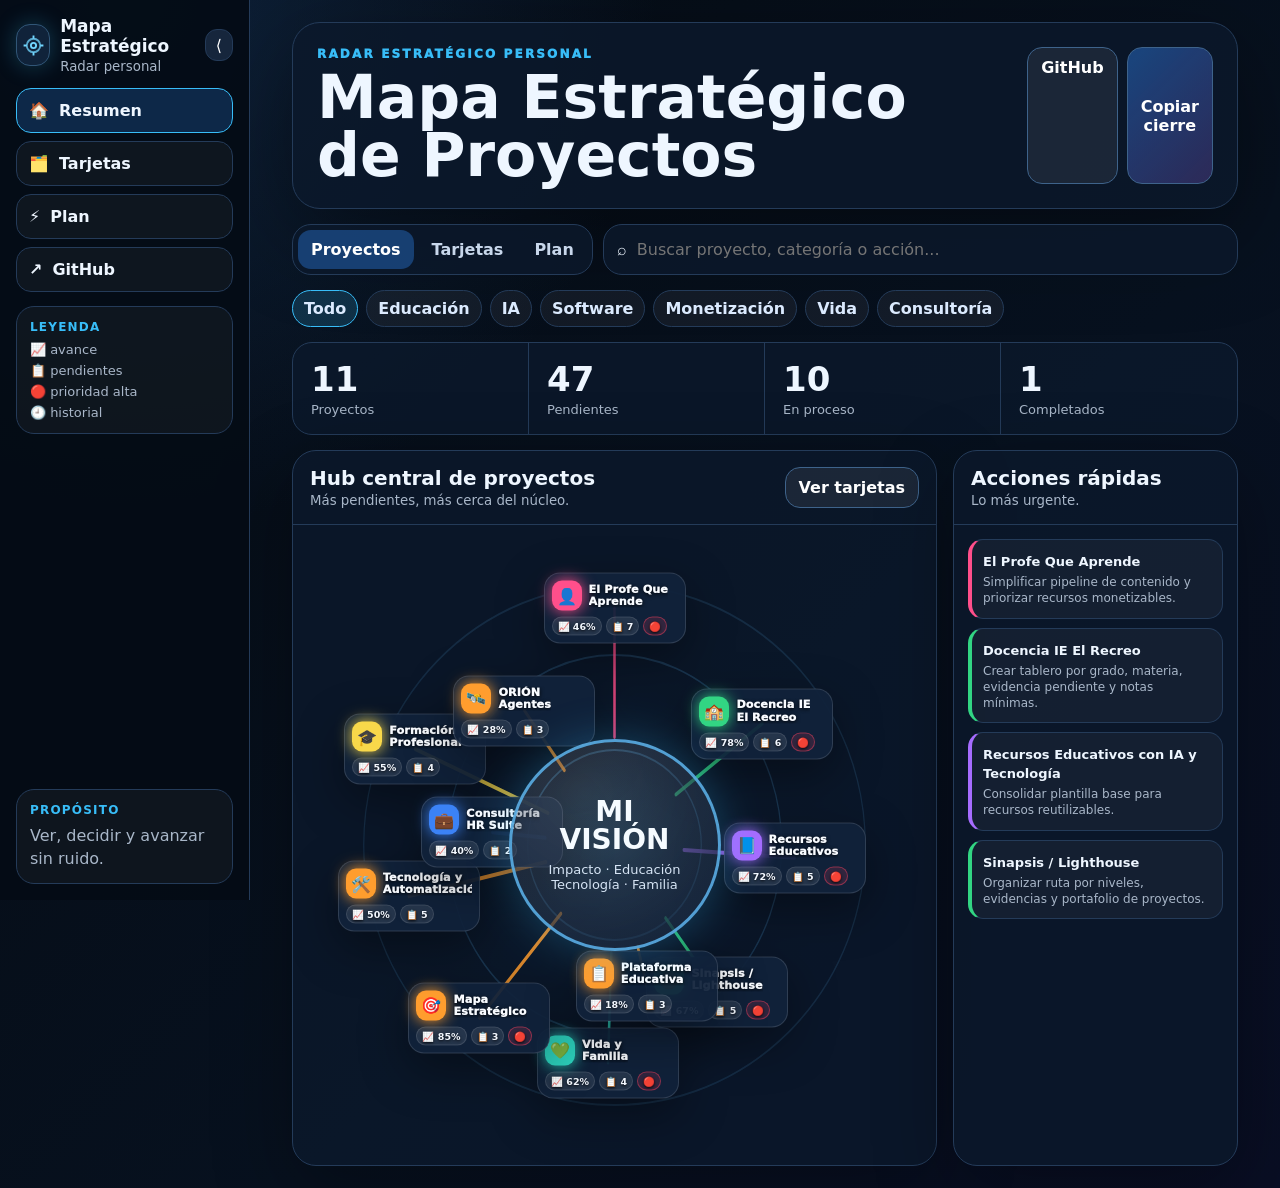
==== commit 7d281cc6: "Redirige docs a versión con texto legible del hub" ====
--- a/docs/index.html
+++ b/docs/index.html
@@ -1 +1 @@
-<!doctype html><html lang="es"><head><meta charset="utf-8"><meta name="viewport" content="width=device-width,initial-scale=1"><meta name="theme-color" content="#07111f"><title>Mapa Estratégico de Proyectos</title><style>body{margin:0;background:#07111f;color:#eef6ff;font-family:system-ui,-apple-system,Segoe UI,Roboto,Arial,sans-serif;display:grid;place-items:center;min-height:100vh}.card{width:min(620px,calc(100% - 32px));border:1px solid #243b59;border-radius:24px;background:linear-gradient(145deg,#0d1b2f,#101f37);padding:28px;box-shadow:0 26px 90px rgba(0,0,0,.38)}h1{margin:0 0 10px;font-size:28px}p{color:#9fb0c5;line-height:1.5}.btn{display:inline-block;margin-top:12px;border:1px solid #3e638b;border-radius:16px;padding:12px 16px;color:#fff;text-decoration:none;background:linear-gradient(135deg,rgba(47,140,255,.38),rgba(166,108,255,.2));font-weight:800}.radar{width:54px;height:54px;border-radius:18px;display:grid;place-items:center;background:#10233a;border:1px solid #315677;margin-bottom:16px;box-shadow:0 0 28px rgba(56,189,248,.25)}</style><script>const root='https://anfaliz1703.github.io/Mapa-Estrategico-de-Proyectos/';location.replace(root+'?v=compact-nodes-20260903');</script></head><body><main class="card"><div class="radar">◎</div><h1>Mapa Estratégico de Proyectos</h1><p>Cargando la versión compacta del radar.</p><a class="btn" href="https://anfaliz1703.github.io/Mapa-Estrategico-de-Proyectos/?v=compact-nodes-20260903">Abrir radar</a></main></body></html>+<!doctype html><html lang="es"><head><meta charset="utf-8"><meta name="viewport" content="width=device-width,initial-scale=1"><meta name="theme-color" content="#07111f"><title>Mapa Estratégico de Proyectos</title><style>body{margin:0;background:#07111f;color:#eef6ff;font-family:system-ui,-apple-system,Segoe UI,Roboto,Arial,sans-serif;display:grid;place-items:center;min-height:100vh}.card{width:min(620px,calc(100% - 32px));border:1px solid #243b59;border-radius:24px;background:linear-gradient(145deg,#0d1b2f,#101f37);padding:28px;box-shadow:0 26px 90px rgba(0,0,0,.38)}h1{margin:0 0 10px;font-size:28px}p{color:#9fb0c5;line-height:1.5}.btn{display:inline-block;margin-top:12px;border:1px solid #3e638b;border-radius:16px;padding:12px 16px;color:#fff;text-decoration:none;background:linear-gradient(135deg,rgba(47,140,255,.38),rgba(166,108,255,.2));font-weight:800}.radar{width:54px;height:54px;border-radius:18px;display:grid;place-items:center;background:#10233a;border:1px solid #315677;margin-bottom:16px;box-shadow:0 0 28px rgba(56,189,248,.25)}</style><script>const root='https://anfaliz1703.github.io/Mapa-Estrategico-de-Proyectos/';location.replace(root+'?v=texto-hub-legible-20260903');</script></head><body><main class="card"><div class="radar">◎</div><h1>Mapa Estratégico de Proyectos</h1><p>Cargando la versión con texto corregido del hub.</p><a class="btn" href="https://anfaliz1703.github.io/Mapa-Estrategico-de-Proyectos/?v=texto-hub-legible-20260903">Abrir radar</a></main></body></html>
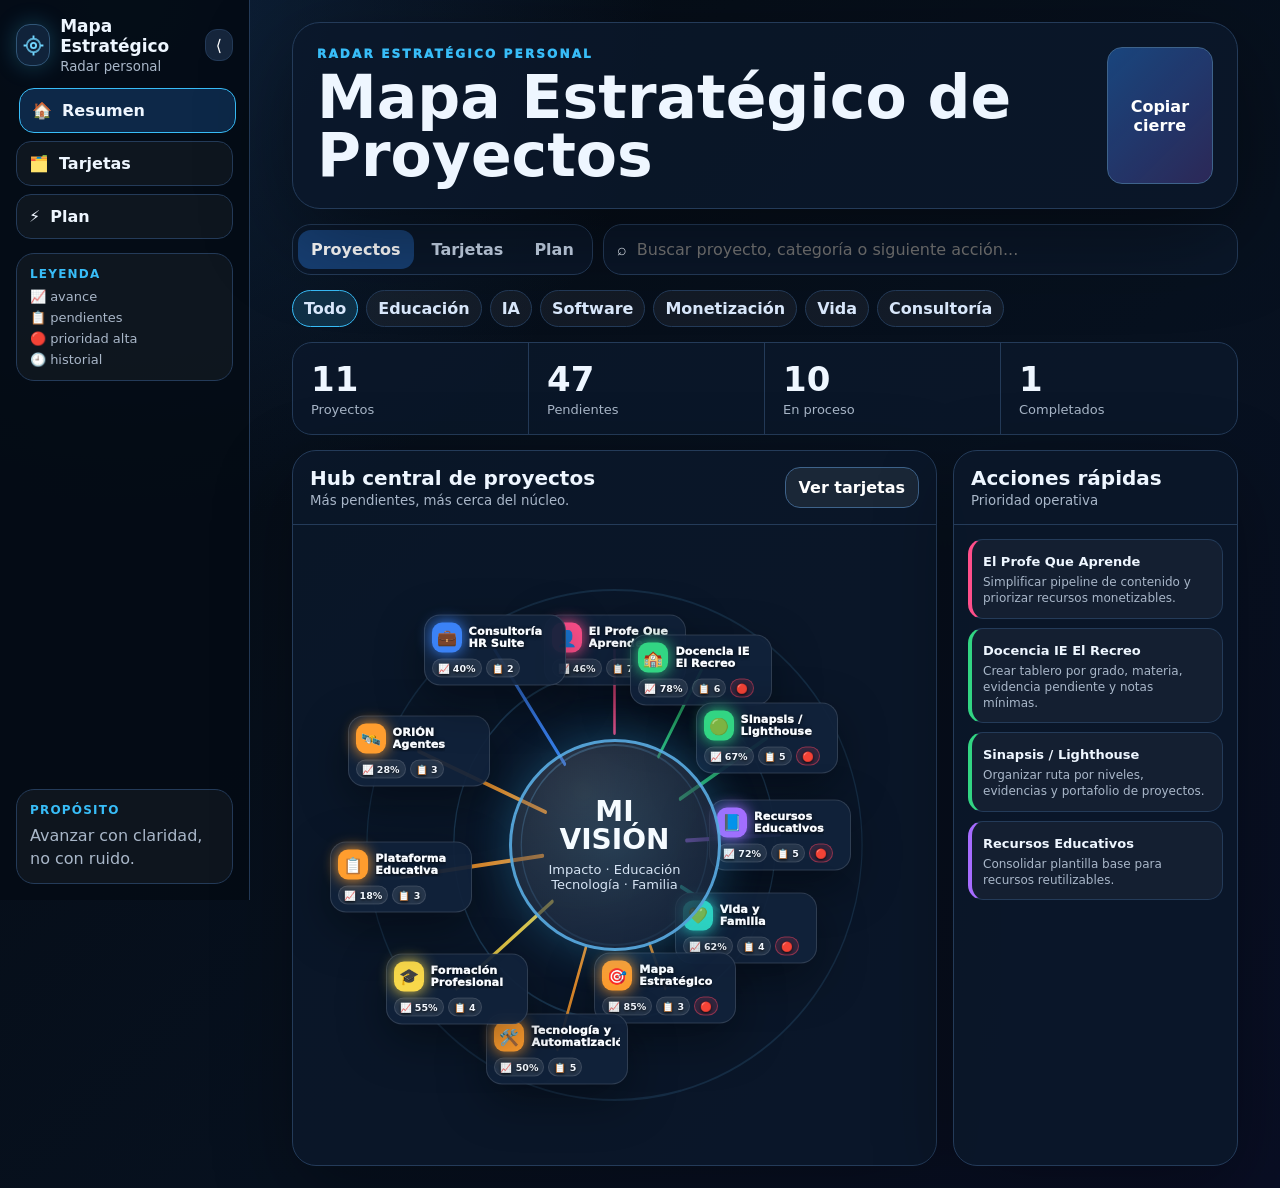
==== commit 87835b63: "Actualizar docs hacia version animada sin acceso GitHub" ====
--- a/docs/index.html
+++ b/docs/index.html
@@ -1 +1 @@
-<!doctype html><html lang="es"><head><meta charset="utf-8"><meta name="viewport" content="width=device-width,initial-scale=1"><meta name="theme-color" content="#07111f"><title>Mapa Estratégico de Proyectos</title><style>body{margin:0;background:#07111f;color:#eef6ff;font-family:system-ui,-apple-system,Segoe UI,Roboto,Arial,sans-serif;display:grid;place-items:center;min-height:100vh}.card{width:min(620px,calc(100% - 32px));border:1px solid #243b59;border-radius:24px;background:linear-gradient(145deg,#0d1b2f,#101f37);padding:28px;box-shadow:0 26px 90px rgba(0,0,0,.38)}h1{margin:0 0 10px;font-size:28px}p{color:#9fb0c5;line-height:1.5}.btn{display:inline-block;margin-top:12px;border:1px solid #3e638b;border-radius:16px;padding:12px 16px;color:#fff;text-decoration:none;background:linear-gradient(135deg,rgba(47,140,255,.38),rgba(166,108,255,.2));font-weight:800}.radar{width:54px;height:54px;border-radius:18px;display:grid;place-items:center;background:#10233a;border:1px solid #315677;margin-bottom:16px;box-shadow:0 0 28px rgba(56,189,248,.25)}</style><script>const root='https://anfaliz1703.github.io/Mapa-Estrategico-de-Proyectos/';location.replace(root+'?v=texto-hub-legible-20260903');</script></head><body><main class="card"><div class="radar">◎</div><h1>Mapa Estratégico de Proyectos</h1><p>Cargando la versión con texto corregido del hub.</p><a class="btn" href="https://anfaliz1703.github.io/Mapa-Estrategico-de-Proyectos/?v=texto-hub-legible-20260903">Abrir radar</a></main></body></html>+<!doctype html><html lang='es'><head><meta charset='utf-8'><meta name='viewport' content='width=device-width,initial-scale=1'><meta name='theme-color' content='#07111f'><title>Mapa Estratégico de Proyectos</title><style>body{margin:0;background:#07111f;color:#eef6ff;font-family:system-ui,-apple-system,Segoe UI,Roboto,Arial,sans-serif;display:grid;place-items:center;min-height:100vh}.card{width:min(620px,calc(100% - 32px));border:1px solid #243b59;border-radius:24px;background:linear-gradient(145deg,#0d1b2f,#101f37);padding:28px;box-shadow:0 26px 90px rgba(0,0,0,.38)}h1{margin:0 0 10px;font-size:28px}p{color:#9fb0c5;line-height:1.5}.btn{display:inline-block;margin-top:12px;border:1px solid #3e638b;border-radius:16px;padding:12px 16px;color:#fff;text-decoration:none;background:linear-gradient(135deg,rgba(47,140,255,.38),rgba(166,108,255,.2));font-weight:800}.radar{width:54px;height:54px;border-radius:18px;display:grid;place-items:center;background:#10233a;border:1px solid #315677;margin-bottom:16px;box-shadow:0 0 28px rgba(56,189,248,.25)}</style><script>const root='https://anfaliz1703.github.io/Mapa-Estrategico-de-Proyectos/';location.replace(root+'?v=animaciones-ui-20260903');</script></head><body><main class='card'><div class='radar'>◎</div><h1>Mapa Estratégico de Proyectos</h1><p>Cargando la versión animada del radar.</p><a class='btn' href='https://anfaliz1703.github.io/Mapa-Estrategico-de-Proyectos/?v=animaciones-ui-20260903'>Abrir radar</a></main></body></html>
